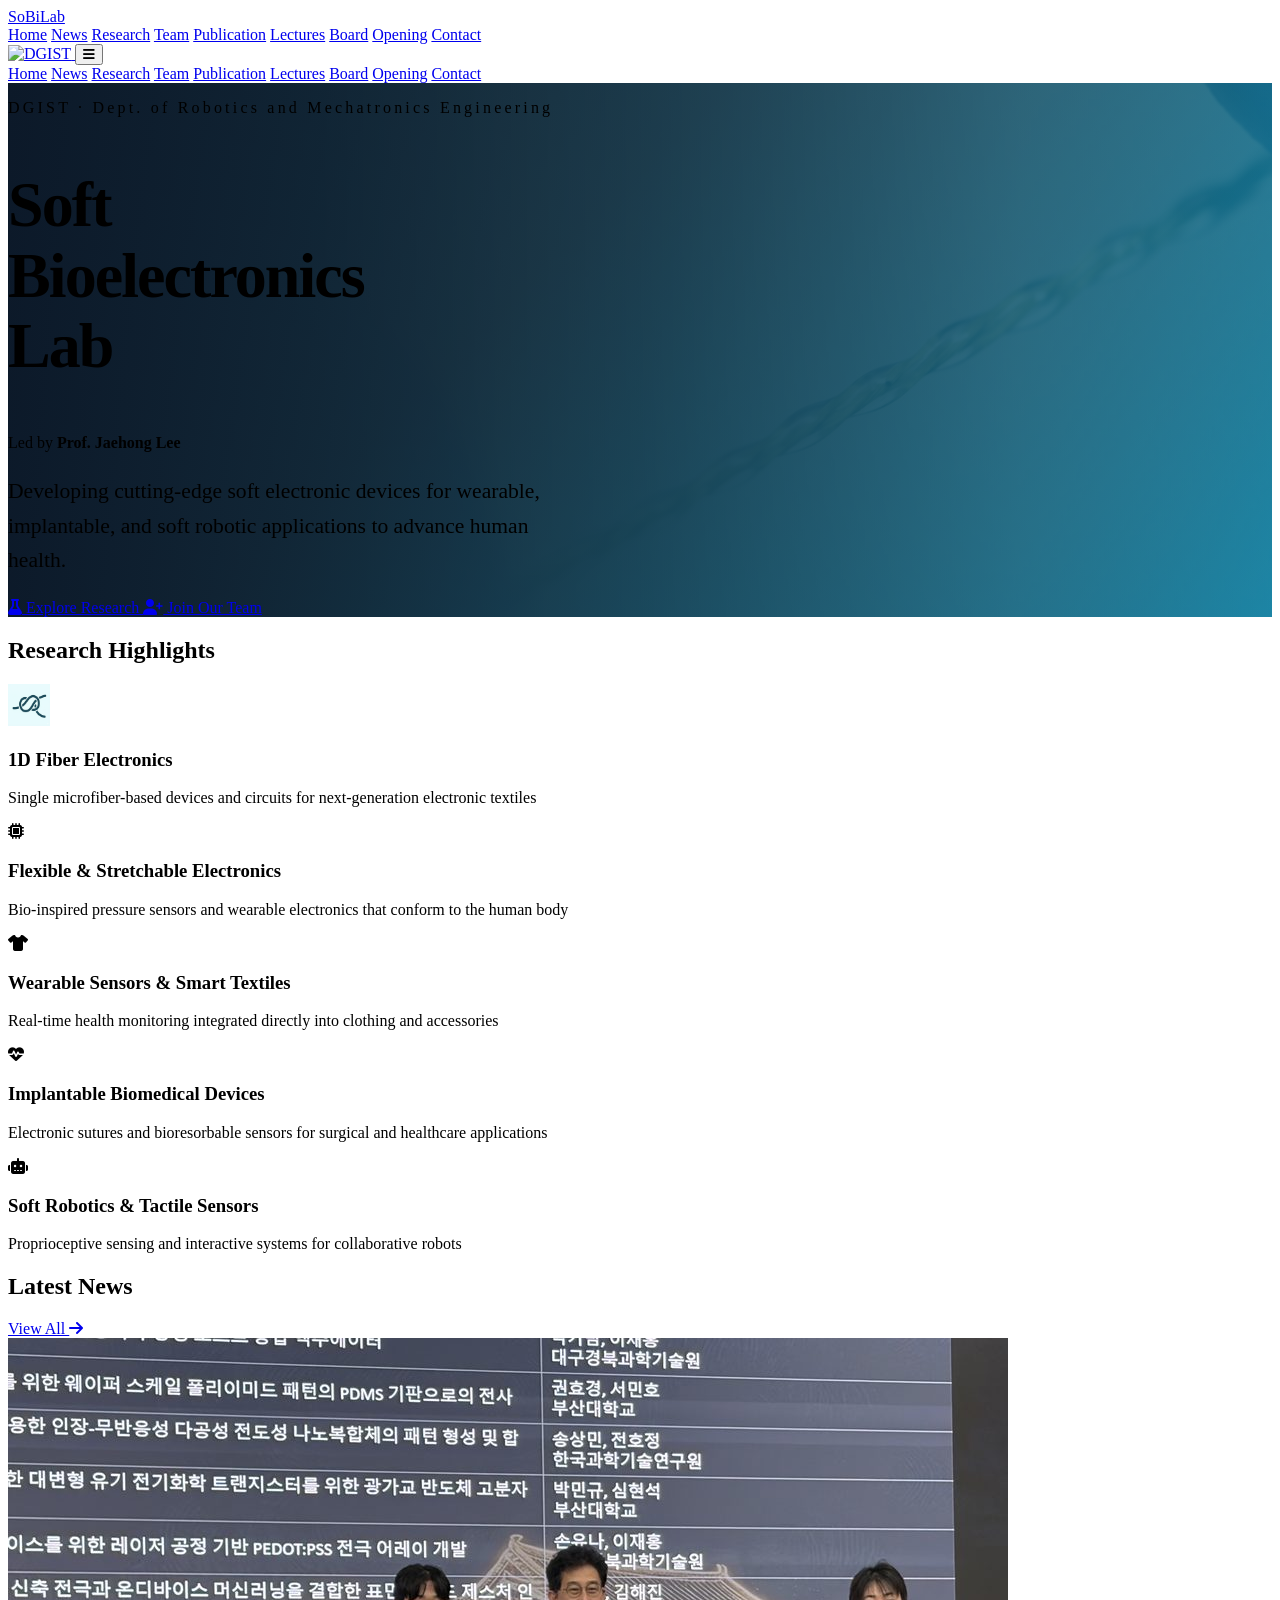
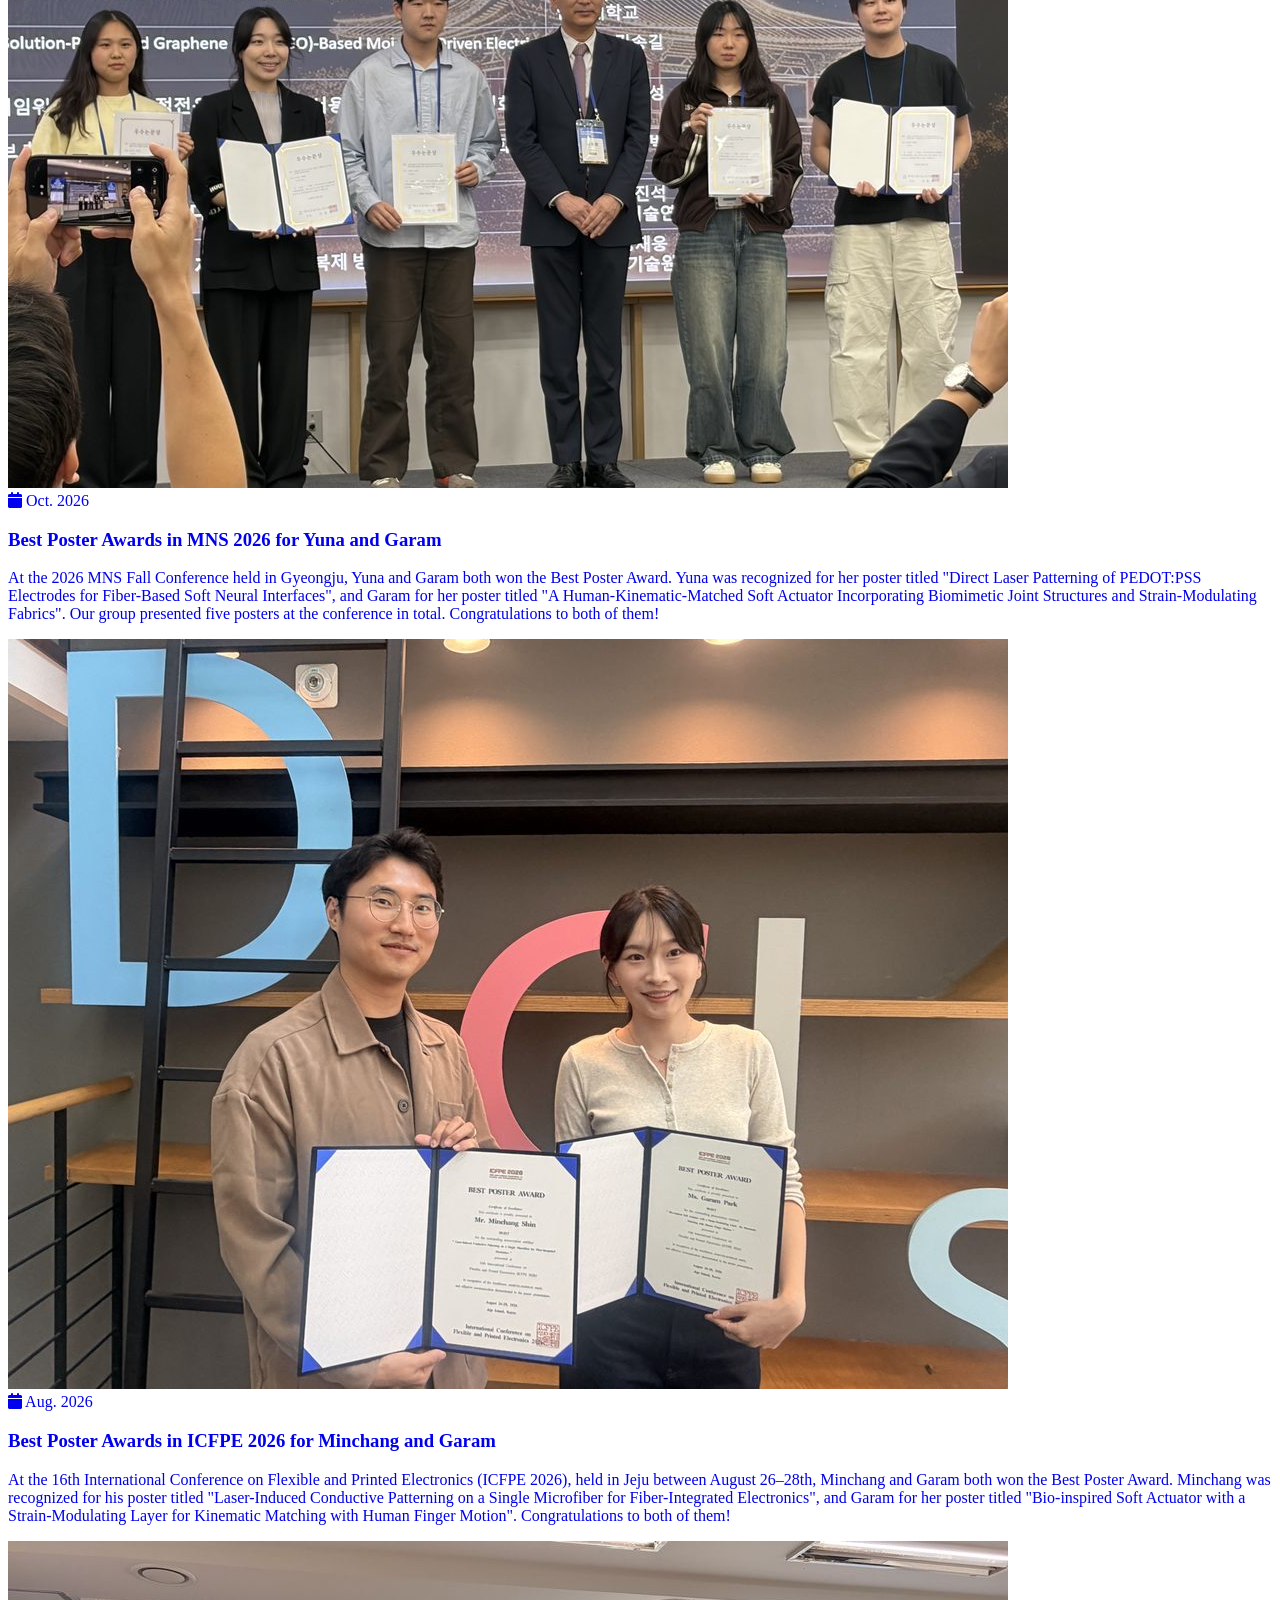
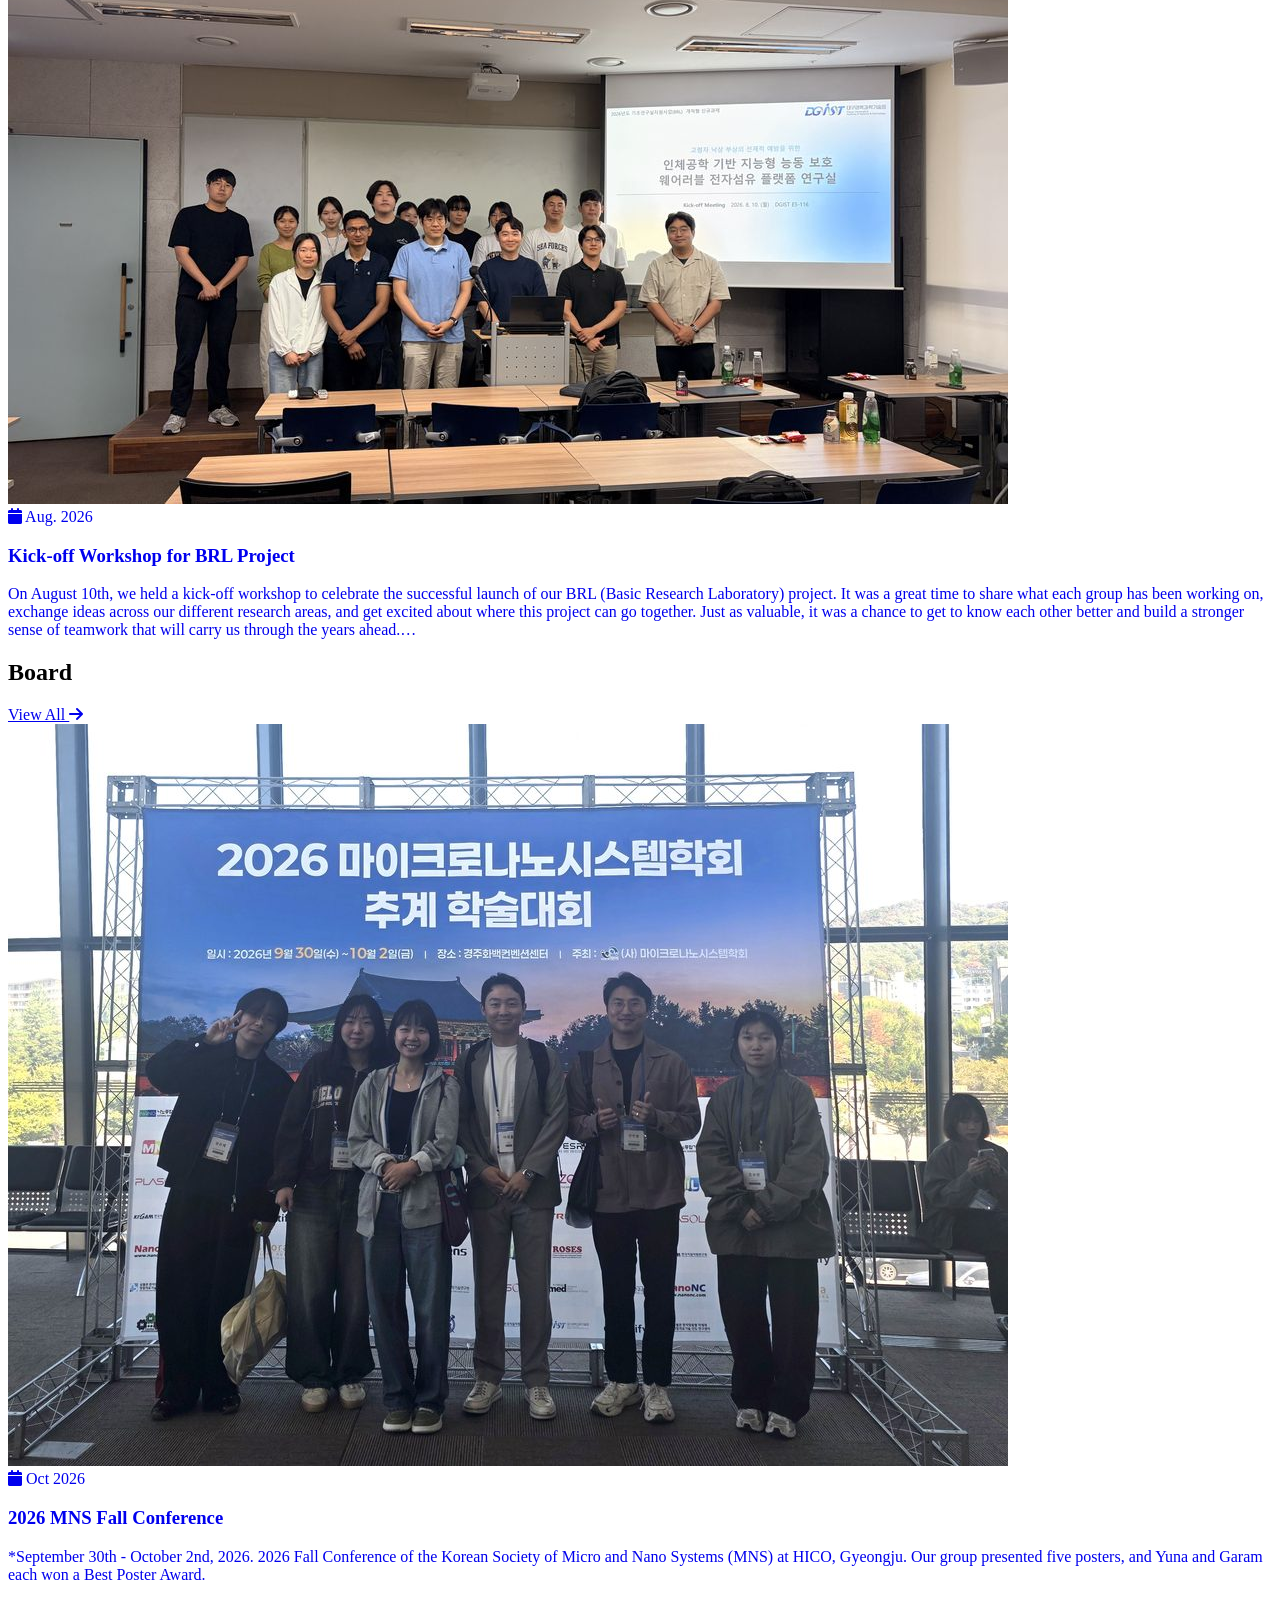
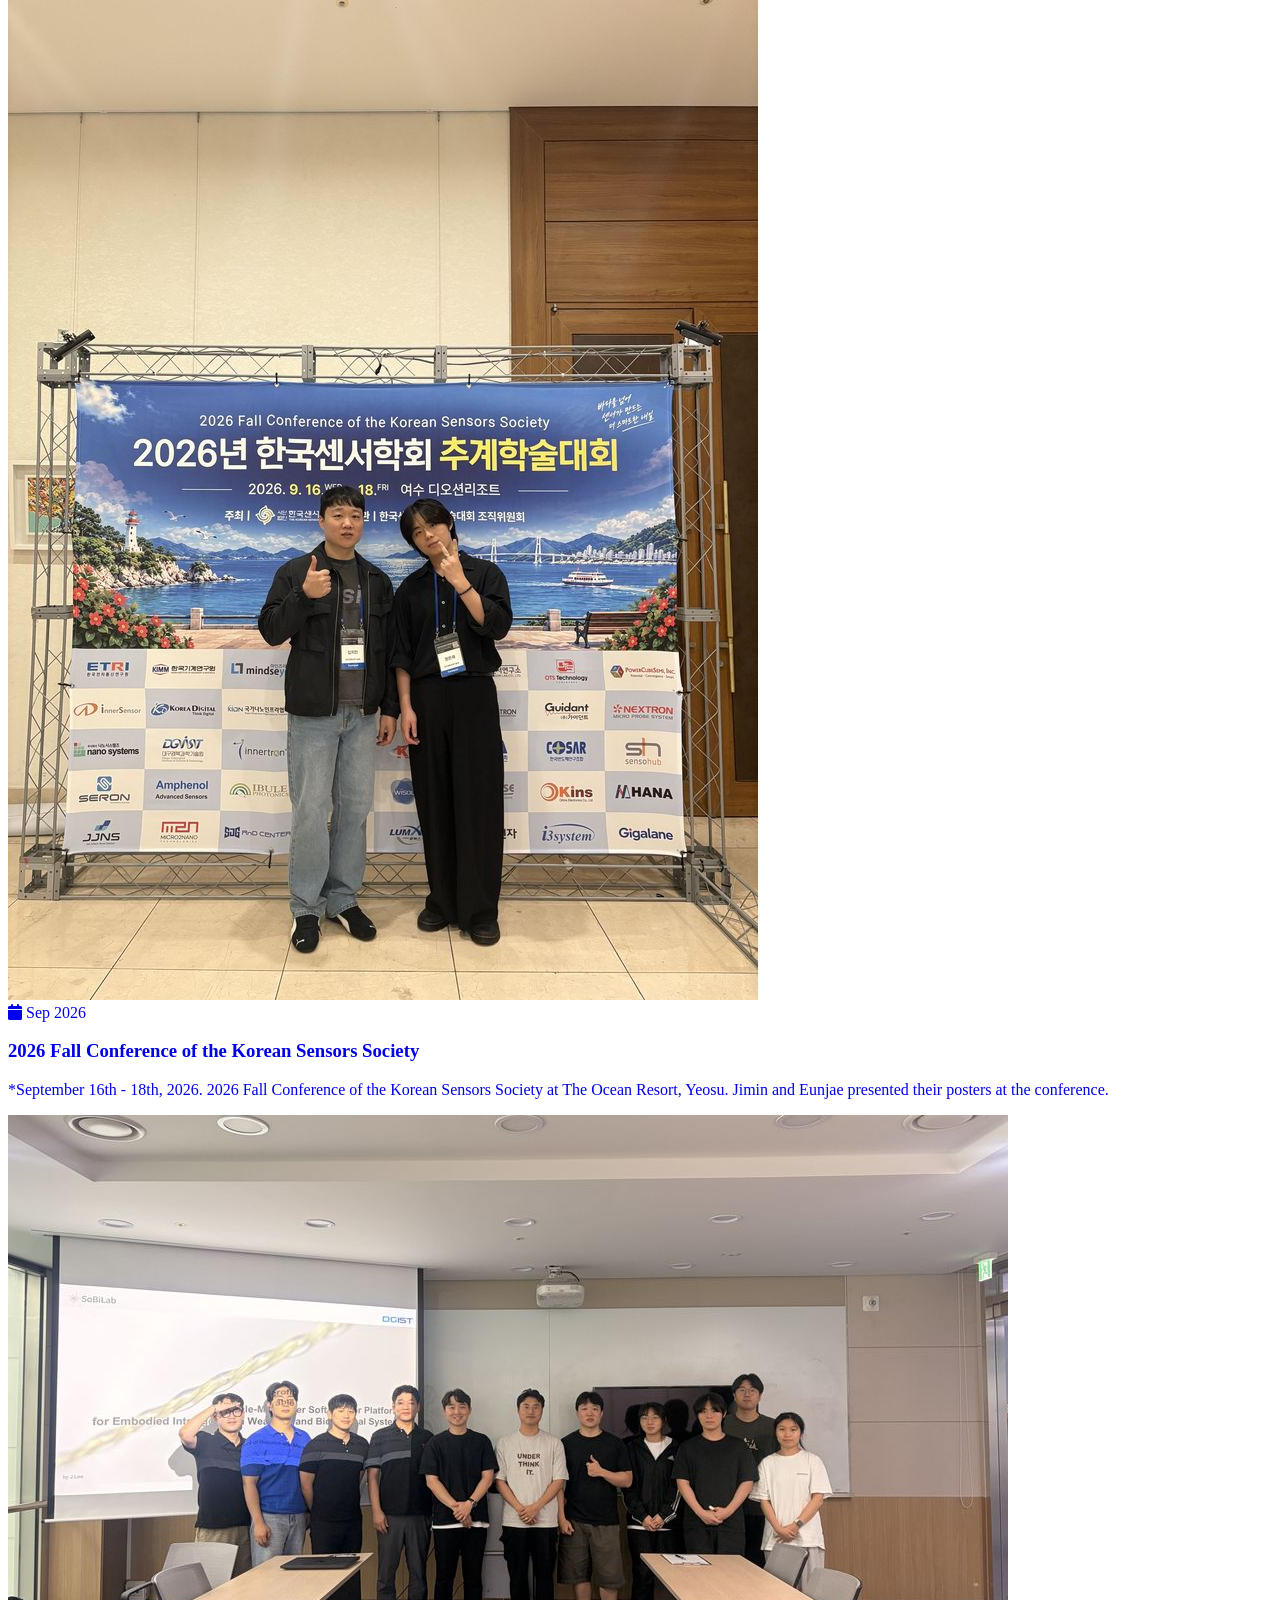
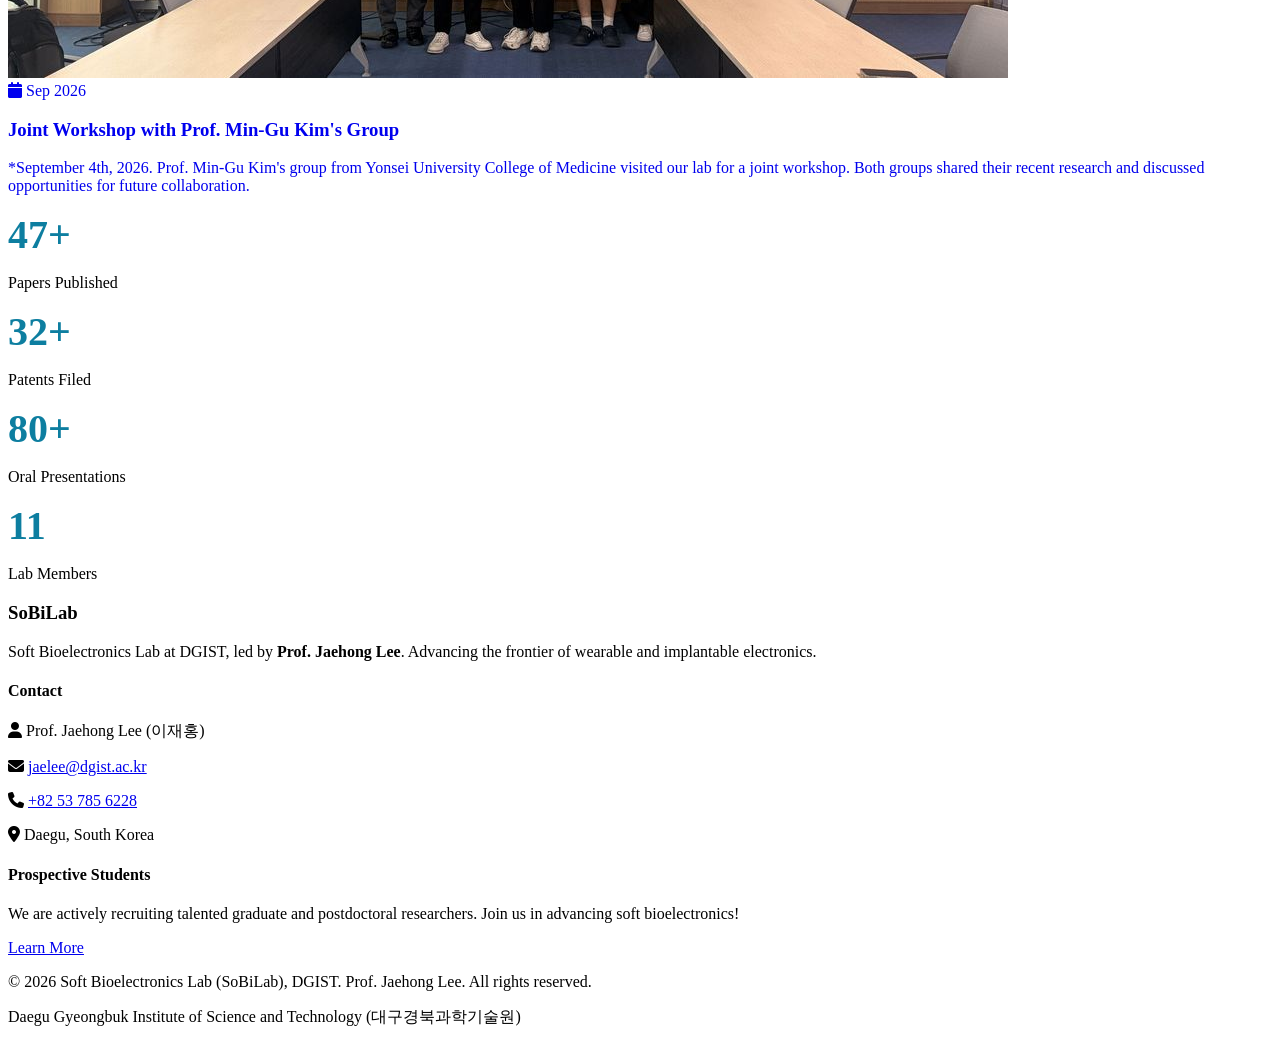
==== index.html @ 92c91c5a "Fix unterminated HTML comment and bump news-data.js cache param" ====
<!DOCTYPE html>
<html lang="en">
<head>
    <meta charset="UTF-8">
    <!-- Google Analytics 4 -->
    <script async src="https://www.googletagmanager.com/gtag/js?id=G-MML086PCCD"></script>
    <script>
      window.dataLayer = window.dataLayer || [];
      function gtag(){dataLayer.push(arguments);}
      gtag('js', new Date());
      gtag('config', 'G-MML086PCCD');
    </script>
    <meta name="viewport" content="width=device-width, initial-scale=1.0">
    <meta name="google-site-verification" content="mPXRP5Yk3X1M_g7QmVcNRZEcn813to0N5B6x7faCtro" />
    <!-- Naver Search Advisor: 아래 content 값을 네이버 서치어드바이저 등록 후 받은 값으로 교체하세요 -->
    <!-- <meta name="naver-site-verification" content="YOUR_NAVER_VERIFICATION_CODE" /> -->
    <meta name="description" content="Soft Bioelectronics Lab (SoBiLab) at DGIST, led by Prof. Jaehong Lee. Research on fiber electronics, flexible & stretchable electronics, wearable sensors, implantable biomedical devices, and soft robotics. DGIST 이재홍 교수 연구실 - 소프트 바이오일렉트로닉스 연구실.">
    <meta name="keywords" content="Jaehong Lee, Jaehong Lee DGIST, Prof. Jaehong Lee, DGIST professor Jaehong Lee, 이재홍, 이재홍 교수, DGIST 이재홍, 디지스트 이재홍 교수, 이재홍 DGIST, 대구경북과학기술원 이재홍, SoBiLab, DGIST SoBiLab, Soft Bioelectronics Lab, DGIST soft bioelectronics lab, 소프트 바이오일렉트로닉스 연구실, 디지스트 연구실, fiber electronics, DGIST fiber electronics, flexible electronics, stretchable electronics, wearable sensors, DGIST wearable sensors lab, smart textiles, implantable bioelectronics, soft robotics, DGIST robotics, 섬유형 전자소자, 신축성 전자소자, 웨어러블 센서, 스마트 텍스타일, 삽입형 바이오전자소자, 소프트 로보틱스">
    <meta property="og:title" content="Soft Bioelectronics Lab (SoBiLab) - DGIST Prof. Jaehong Lee">
    <meta property="og:description" content="Soft Bioelectronics Lab at DGIST, led by Prof. Jaehong Lee. Fiber electronics, wearable sensors, implantable bioelectronics, and soft robotics research.">
    <meta property="og:type" content="website">
    <meta property="og:locale" content="en_US">
    <meta property="og:locale:alternate" content="ko_KR">
    <meta property="og:site_name" content="SoBiLab - Soft Bioelectronics Lab (DGIST)">
    <meta property="og:url" content="https://jaelee2020.github.io/dgist-sobilab/">
    <meta property="og:image" content="https://jaelee2020.github.io/dgist-sobilab/images/sobilab-logo.png?v=3">
    <link rel="canonical" href="https://jaelee2020.github.io/dgist-sobilab/">
    <link rel="alternate" hreflang="en" href="https://jaelee2020.github.io/dgist-sobilab/">
    <link rel="alternate" hreflang="ko" href="https://jaelee2020.github.io/dgist-sobilab/">
    <link rel="alternate" hreflang="x-default" href="https://jaelee2020.github.io/dgist-sobilab/">
    <!-- JSON-LD Structured Data for Google Rich Results -->
    <script type="application/ld+json">
    {
      "@context": "https://schema.org",
      "@graph": [
        {
          "@type": "ResearchOrganization",
          "@id": "https://jaelee2020.github.io/dgist-sobilab/#organization",
          "name": "Soft Bioelectronics Lab (SoBiLab)",
          "alternateName": ["소프트 바이오일렉트로닉스 연구실", "SoBiLab", "DGIST SoBiLab"],
          "url": "https://jaelee2020.github.io/dgist-sobilab/",
          "logo": "https://jaelee2020.github.io/dgist-sobilab/images/sobilab-logo.png",
          "description": "Soft Bioelectronics Lab (SoBiLab) at DGIST, led by Prof. Jaehong Lee. Research on fiber electronics, wearable sensors, implantable bioelectronics, and soft robotics.",
          "parentOrganization": {
            "@type": "CollegeOrUniversity",
            "name": "DGIST (Daegu Gyeongbuk Institute of Science and Technology)",
            "alternateName": ["대구경북과학기술원", "디지스트", "DGIST"],
            "url": "https://www.dgist.ac.kr",
            "address": {
              "@type": "PostalAddress",
              "addressLocality": "Daegu",
              "addressCountry": "KR"
            }
          },
          "department": {
            "@type": "Organization",
            "name": "Department of Robotics and Mechatronics Engineering",
            "alternateName": "로봇및기계전자공학과"
          },
          "knowsAbout": ["Fiber Electronics", "Flexible Electronics", "Stretchable Electronics", "Wearable Sensors", "Smart Textiles", "Implantable Bioelectronics", "Soft Robotics", "섬유형 전자소자", "신축성 전자소자", "웨어러블 센서", "스마트 텍스타일", "삽입형 바이오전자소자", "소프트 로보틱스"],
          "member": {
            "@type": "Person",
            "@id": "https://jaelee2020.github.io/dgist-sobilab/#professor"
          }
        },
        {
          "@type": "Person",
          "@id": "https://jaelee2020.github.io/dgist-sobilab/#professor",
          "name": "Jaehong Lee",
          "alternateName": ["이재홍", "이재홍 교수", "Prof. Jaehong Lee"],
          "honorificPrefix": "Prof.",
          "honorificSuffix": "Ph.D.",
          "jobTitle": "Associate Professor",
          "worksFor": {
            "@id": "https://jaelee2020.github.io/dgist-sobilab/#organization"
          },
          "affiliation": {
            "@type": "CollegeOrUniversity",
            "name": "DGIST",
            "alternateName": ["대구경북과학기술원", "디지스트"]
          },
          "url": "https://jaelee2020.github.io/dgist-sobilab/team.html",
          "image": "https://static.wixstatic.com/media/a0b41f_9d79b295757e402b98a7f83c69351b81~mv2.jpg",
          "knowsAbout": ["Fiber Electronics", "Soft Bioelectronics", "Wearable Sensors", "Implantable Bioelectronic Devices", "Flexible Electronics", "Stretchable Electronics", "Smart Textiles", "Soft Robotics", "섬유형 전자소자", "웨어러블 센서", "소프트 로보틱스"],
          "alumniOf": [
            {"@type": "CollegeOrUniversity", "name": "ETH Zurich", "alternateName": "Swiss Federal Institute of Technology Zurich"}
          ],
          "email": "jaelee@dgist.ac.kr",
          "telephone": "+82-53-785-6228",
          "sameAs": [
            "https://scholar.google.com/citations?user=LDL25QUAAAAJ",
            "https://scholar.dgist.ac.kr/researcher/b088678c-ab5c-4fd4-9895-857e8bdfe1d6",
            "https://www.dgist.ac.kr/prog/robot/sub02_01/list"
          ]
        },
        {
          "@type": "WebSite",
          "@id": "https://jaelee2020.github.io/dgist-sobilab/#website",
          "url": "https://jaelee2020.github.io/dgist-sobilab/",
          "name": "SoBiLab - Soft Bioelectronics Lab at DGIST",
          "alternateName": ["DGIST 이재홍 교수 연구실", "소프트 바이오일렉트로닉스 연구실"],
          "publisher": {
            "@id": "https://jaelee2020.github.io/dgist-sobilab/#organization"
          },
          "inLanguage": ["ko", "en"]
        }
      ]
    }
    </script>
    <link rel="icon" type="image/png" sizes="512x512" href="images/sobilab-logo.png?v=3">
    <link rel="icon" type="image/png" sizes="192x192" href="images/sobilab-logo.png?v=3">
    <link rel="icon" type="image/png" sizes="32x32" href="images/sobilab-logo.png?v=3">
    <link rel="shortcut icon" href="/dgist-sobilab/favicon.ico?v=3">
    <link rel="apple-touch-icon" sizes="180x180" href="apple-touch-icon.png?v=3">
    <meta name="application-name" content="SoBiLab (DGIST)">    <title>Soft Bioelectronics Lab (SoBiLab) - DGIST 이재홍 교수 연구실</title>
    <script src="https://cdn.tailwindcss.com"></script>
    <link rel="stylesheet" href="https://cdnjs.cloudflare.com/ajax/libs/font-awesome/6.5.0/css/all.min.css">
    <style>
        :root {
            --primary: #0c1929;
            --primary-light: #22b8cf;
        }

        body.dark-mode {
            color-scheme: dark;
        }

        html {
            scroll-behavior: smooth;
        }

        .nav-sticky {
            position: sticky;
            top: 0;
            z-index: 50;
        }

        .fade-in {
            animation: fadeIn 0.8s ease-in;
        }

        @keyframes fadeIn {
            from {
                opacity: 0;
                transform: translateY(20px);
            }
            to {
                opacity: 1;
                transform: translateY(0);
            }
        }

        .slide-in-left {
            animation: slideInLeft 0.6s ease-out;
        }

        @keyframes slideInLeft {
            from {
                opacity: 0;
                transform: translateX(-30px);
            }
            to {
                opacity: 1;
                transform: translateX(0);
            }
        }

        .card-hover {
            transition: all 0.3s ease;
        }

        .card-hover:hover {
            transform: translateY(-8px);
            box-shadow: 0 12px 24px rgba(26, 54, 93, 0.2);
        }

        .dark-mode .card-hover:hover {
            box-shadow: 0 12px 24px rgba(0, 0, 0, 0.4);
        }

        .stat-number {
            font-size: 2.5rem;
            font-weight: 700;
            color: #0d7ea0;
        }

        .dark-mode .stat-number {
            color: #22b8cf;
        }

        /* === Hero Section === */
        .hero-section {
            position: relative;
            min-height: 500px;
            overflow: hidden;
            background: linear-gradient(135deg, #0c1929 0%, #153040 40%, #0d7ea0 100%);
        }

        .hero-section::before {
            content: '';
            position: absolute;
            top: 0;
            bottom: 0;
            left: 0;
            right: 0;
            background: url('images/hero_bg.jpg') center/cover no-repeat;
            opacity: 0.25;
            mix-blend-mode: screen;
            z-index: 0;
            transform: translateX(20%);
            -webkit-mask-image: linear-gradient(to right, transparent 5%, rgba(0,0,0,0.3) 30%, rgba(0,0,0,1) 60%);
            mask-image: linear-gradient(to right, transparent 5%, rgba(0,0,0,0.3) 30%, rgba(0,0,0,1) 60%);
        }

        .hero-section::after {
            content: '';
            position: absolute;
            inset: 0;
            background: linear-gradient(to right, rgba(12,25,41,0.95) 0%, rgba(21,48,64,0.6) 40%, rgba(13,126,160,0.35) 100%);
            z-index: 0;
        }

        .hero-section > * {
            position: relative;
            z-index: 1;
        }

        .hero-section .hero-text h1 {
            font-size: clamp(2.5rem, 5vw, 4.5rem);
            font-weight: 800;
            line-height: 1.1;
            letter-spacing: -0.03em;
        }

        .hero-section .tagline {
            font-size: clamp(1rem, 2vw, 1.35rem);
            line-height: 1.6;
            max-width: 560px;
        }

        /* Placeholder for missing images */
        .placeholder-slide {
            width: 100%;
            height: 100%;
            display: flex;
            align-items: center;
            justify-content: center;
            font-size: 1.2rem;
            color: rgba(255,255,255,0.5);
        }

        .placeholder-slide.slide-bg-1 {
            background: linear-gradient(135deg, #0c1929 0%, #153040 30%, #0d7ea0 70%, #22b8cf 100%);
        }
        .placeholder-slide.slide-bg-2 {
            background: linear-gradient(135deg, #0c1929 0%, #153040 40%, #22b8cf 80%, #0c1929 100%);
        }
        .placeholder-slide.slide-bg-3 {
            background: linear-gradient(135deg, #0c1929 0%, #153040 50%, #0d7ea0 100%);
        }
    </style>
</head>
<body class="bg-gray-50 dark:bg-gray-900 transition-colors duration-300">
    <!-- Navigation -->
    <nav class="nav-sticky bg-white dark:bg-gray-800 shadow-md">
        <div class="max-w-7xl mx-auto px-4 sm:px-6 lg:px-8">
            <div class="flex justify-between items-center h-20">
                <!-- Logo -->
                <div class="flex items-center">
                    <a href="index.html" class="text-2xl font-bold text-[#0c1929] dark:text-[#22b8cf] hover:text-[#0d7ea0] transition-colors">
                        SoBiLab
                    </a>
                </div>

                <!-- Desktop Menu -->
                <div class="hidden md:flex items-center space-x-8">
                    <a href="index.html" class="text-gray-700 dark:text-gray-300 hover:text-[#0d7ea0] dark:hover:text-[#22b8cf] transition-colors font-medium">Home</a>
                    <a href="news.html" class="text-gray-700 dark:text-gray-300 hover:text-[#0d7ea0] dark:hover:text-[#22b8cf] transition-colors font-medium">News</a>
                    <a href="research.html" class="text-gray-700 dark:text-gray-300 hover:text-[#0d7ea0] dark:hover:text-[#22b8cf] transition-colors font-medium">Research</a>
                    <a href="team.html" class="text-gray-700 dark:text-gray-300 hover:text-[#0d7ea0] dark:hover:text-[#22b8cf] transition-colors font-medium">Team</a>
                    <a href="publication.html" class="text-gray-700 dark:text-gray-300 hover:text-[#0d7ea0] dark:hover:text-[#22b8cf] transition-colors font-medium">Publication</a>
                    <a href="lectures.html" class="text-gray-700 dark:text-gray-300 hover:text-[#0d7ea0] dark:hover:text-[#22b8cf] transition-colors font-medium">Lectures</a>
                    <a href="board.html" class="text-gray-700 dark:text-gray-300 hover:text-[#0d7ea0] dark:hover:text-[#22b8cf] transition-colors font-medium">Board</a>
                    <a href="opening.html" class="text-gray-700 dark:text-gray-300 hover:text-[#0d7ea0] dark:hover:text-[#22b8cf] transition-colors font-medium">Opening</a>
                    <a href="index.html#contact" class="text-gray-700 dark:text-gray-300 hover:text-[#0d7ea0] dark:hover:text-[#22b8cf] transition-colors font-medium">Contact</a>
                </div>

                <!-- DGIST Logo & Dark Mode Toggle & Mobile Menu -->
                <div class="flex items-center space-x-4">
                    <a href="https://www.dgist.ac.kr" target="_blank" rel="noopener" class="hidden md:block">
                        <img src="images/DGIST_1.png" alt="DGIST" style="height:14px" class="object-contain">
                    </a>
                    <button id="mobileMenuToggle" class="md:hidden p-2 rounded-lg bg-gray-200 dark:bg-gray-700 text-gray-800 dark:text-gray-200">
                        <i class="fas fa-bars"></i>
                    </button>
                </div>
            </div>

            <!-- Mobile Menu -->
            <div id="mobileMenu" class="hidden md:hidden pb-4 space-y-2">
                <a href="index.html" class="block px-4 py-2 text-gray-700 dark:text-gray-300 hover:bg-gray-100 dark:hover:bg-gray-700 rounded">Home</a>
                <a href="news.html" class="block px-4 py-2 text-gray-700 dark:text-gray-300 hover:bg-gray-100 dark:hover:bg-gray-700 rounded">News</a>
                <a href="research.html" class="block px-4 py-2 text-gray-700 dark:text-gray-300 hover:bg-gray-100 dark:hover:bg-gray-700 rounded">Research</a>
                <a href="team.html" class="block px-4 py-2 text-gray-700 dark:text-gray-300 hover:bg-gray-100 dark:hover:bg-gray-700 rounded">Team</a>
                <a href="publication.html" class="block px-4 py-2 text-gray-700 dark:text-gray-300 hover:bg-gray-100 dark:hover:bg-gray-700 rounded">Publication</a>
                <a href="lectures.html" class="block px-4 py-2 text-gray-700 dark:text-gray-300 hover:bg-gray-100 dark:hover:bg-gray-700 rounded">Lectures</a>
                <a href="board.html" class="block px-4 py-2 text-gray-700 dark:text-gray-300 hover:bg-gray-100 dark:hover:bg-gray-700 rounded">Board</a>
                <a href="opening.html" class="block px-4 py-2 text-gray-700 dark:text-gray-300 hover:bg-gray-100 dark:hover:bg-gray-700 rounded">Opening</a>
                <a href="index.html#contact" class="block px-4 py-2 text-gray-700 dark:text-gray-300 hover:bg-gray-100 dark:hover:bg-gray-700 rounded">Contact</a>
            </div>
        </div>
    </nav>

    <!-- Hero Section -->
    <section class="hero-section py-24 md:py-32 px-6 sm:px-10 lg:px-16">
        <div class="max-w-7xl mx-auto">
            <div class="hero-text text-white fade-in">
                <p class="text-sm md:text-base font-semibold tracking-widest uppercase mb-4 text-blue-200" style="letter-spacing:0.2em">
                    DGIST &middot; Dept. of Robotics and Mechatronics Engineering
                </p>
                <h1 class="mb-6">
                    Soft<br>Bioelectronics<br>Lab
                </h1>
                <p class="text-lg md:text-xl font-medium text-blue-100 mb-3">
                    Led by <strong>Prof. Jaehong Lee</strong>
                </p>
                <p class="tagline text-blue-100 mb-10">
                    Developing cutting-edge soft electronic devices for wearable, implantable, and soft robotic applications to advance human health.
                </p>
                <div class="flex flex-wrap gap-4">
                    <a href="research.html" class="inline-flex items-center gap-2 bg-white text-[#0c1929] px-7 py-3 rounded-full font-bold text-sm hover:bg-blue-50 transition-all hover:shadow-lg hover:shadow-[#0c1929]/20">
                        <i class="fas fa-flask"></i> Explore Research
                    </a>
                    <a href="opening.html" class="inline-flex items-center gap-2 border-2 border-white/60 text-white px-7 py-3 rounded-full font-bold text-sm hover:bg-white hover:text-[#0c1929] transition-all backdrop-blur-sm">
                        <i class="fas fa-user-plus"></i> Join Our Team
                    </a>
                </div>
            </div>
        </div>
    </section>

    <!-- Research Highlights -->
    <section class="py-20 px-4 sm:px-6 lg:px-8 bg-white dark:bg-gray-800">
        <div class="max-w-7xl mx-auto">
            <h2 class="text-4xl font-bold text-center mb-16 text-gray-900 dark:text-white">
                Research Highlights
            </h2>

            <div class="grid grid-cols-1 md:grid-cols-2 lg:grid-cols-5 gap-6">
                <!-- Card 1: 1D Fiber Electronics -->
                <div class="card-hover bg-gradient-to-br from-cyan-50 to-cyan-100 dark:from-cyan-900 dark:to-cyan-800 p-6 rounded-lg border border-cyan-200 dark:border-cyan-700">
                    <div class="mb-3">
                        <img src="images/fiber_icon.png" alt="Fiber" style="width:42px; height:42px; object-fit:contain;">
                    </div>
                    <h3 class="text-lg font-bold mb-2 text-gray-900 dark:text-white">
                        1D Fiber Electronics
                    </h3>
                    <p class="text-sm text-gray-700 dark:text-gray-300">
                        Single microfiber-based devices and circuits for next-generation electronic textiles
                    </p>
                </div>

                <!-- Card 2: Flexible & Stretchable Electronics -->
                <div class="card-hover bg-gradient-to-br from-blue-50 to-blue-100 dark:from-blue-900 dark:to-blue-800 p-6 rounded-lg border border-blue-200 dark:border-blue-700">
                    <div class="text-3xl mb-3 text-blue-900 dark:text-blue-300">
                        <i class="fas fa-microchip"></i>
                    </div>
                    <h3 class="text-lg font-bold mb-2 text-gray-900 dark:text-white">
                        Flexible & Stretchable Electronics
                    </h3>
                    <p class="text-sm text-gray-700 dark:text-gray-300">
                        Bio-inspired pressure sensors and wearable electronics that conform to the human body
                    </p>
                </div>

                <!-- Card 3: Wearable Sensors & Smart Textiles -->
                <div class="card-hover bg-gradient-to-br from-green-50 to-green-100 dark:from-green-900 dark:to-green-800 p-6 rounded-lg border border-green-200 dark:border-green-700">
                    <div class="text-3xl mb-3 text-green-900 dark:text-green-300">
                        <i class="fas fa-shirt"></i>
                    </div>
                    <h3 class="text-lg font-bold mb-2 text-gray-900 dark:text-white">
                        Wearable Sensors & Smart Textiles
                    </h3>
                    <p class="text-sm text-gray-700 dark:text-gray-300">
                        Real-time health monitoring integrated directly into clothing and accessories
                    </p>
                </div>

                <!-- Card 4: Implantable Biomedical Devices -->
                <div class="card-hover bg-gradient-to-br from-purple-50 to-purple-100 dark:from-purple-900 dark:to-purple-800 p-6 rounded-lg border border-purple-200 dark:border-purple-700">
                    <div class="text-3xl mb-3 text-purple-900 dark:text-purple-300">
                        <i class="fas fa-heartbeat"></i>
                    </div>
                    <h3 class="text-lg font-bold mb-2 text-gray-900 dark:text-white">
                        Implantable Biomedical Devices
                    </h3>
                    <p class="text-sm text-gray-700 dark:text-gray-300">
                        Electronic sutures and bioresorbable sensors for surgical and healthcare applications
                    </p>
                </div>

                <!-- Card 5: Soft Robotics & Tactile Sensors -->
                <div class="card-hover bg-gradient-to-br from-orange-50 to-orange-100 dark:from-orange-900 dark:to-orange-800 p-6 rounded-lg border border-orange-200 dark:border-orange-700">
                    <div class="text-3xl mb-3 text-orange-900 dark:text-orange-300">
                        <i class="fas fa-robot"></i>
                    </div>
                    <h3 class="text-lg font-bold mb-2 text-gray-900 dark:text-white">
                        Soft Robotics & Tactile Sensors
                    </h3>
                    <p class="text-sm text-gray-700 dark:text-gray-300">
                        Proprioceptive sensing and interactive systems for collaborative robots
                    </p>
                </div>
            </div>
        </div>
    </section>

    <!-- Shared data files for auto-loading -->
    <script src="news-data.js?v=mns1"></script>
    <script src="board-data.js?v=mns1"></script>

    <!-- Latest News (auto-loaded from news-data.js) -->
    <section class="py-20 px-4 sm:px-6 lg:px-8 bg-gray-100 dark:bg-gray-900">
        <div class="max-w-7xl mx-auto">
            <div class="flex justify-between items-center mb-12">
                <h2 class="text-4xl font-bold text-gray-900 dark:text-white">Latest News</h2>
                <a href="news.html" class="inline-flex items-center gap-2 text-[#0d7ea0] dark:text-[#22b8cf] font-semibold hover:underline">
                    View All <i class="fas fa-arrow-right text-sm"></i>
                </a>
            </div>
            <div class="grid grid-cols-1 md:grid-cols-3 gap-8" id="latestNewsGrid">
                <!-- Auto-populated from news-data.js -->
            </div>
        </div>
    </section>

    <!-- Latest Board (auto-loaded from board.html) -->
    <section class="py-20 px-4 sm:px-6 lg:px-8 bg-gray-50 dark:bg-gray-900">
        <div class="max-w-7xl mx-auto">
            <div class="flex justify-between items-center mb-12">
                <h2 class="text-4xl font-bold text-gray-900 dark:text-white">Board</h2>
                <a href="board.html" class="inline-flex items-center gap-2 text-[#0d7ea0] dark:text-[#22b8cf] font-semibold hover:underline">
                    View All <i class="fas fa-arrow-right text-sm"></i>
                </a>
            </div>
            <div class="grid grid-cols-1 md:grid-cols-3 gap-8" id="latestBoardGrid">
                <!-- Auto-populated from board.html -->
            </div>
        </div>
    </section>

    <!-- Quick Stats -->
    <section class="py-20 px-4 sm:px-6 lg:px-8 bg-white dark:bg-gray-800">
        <div class="max-w-7xl mx-auto">
            <div class="grid grid-cols-2 md:grid-cols-4 gap-8 text-center">
                <div class="fade-in">
                    <div class="stat-number">47+</div>
                    <p class="text-gray-600 dark:text-gray-400 text-lg font-semibold mt-2">Papers Published</p>
                </div>
                <div class="fade-in">
                    <div class="stat-number">32+</div>
                    <p class="text-gray-600 dark:text-gray-400 text-lg font-semibold mt-2">Patents Filed</p>
                </div>
                <div class="fade-in">
                    <div class="stat-number">80+</div>
                    <p class="text-gray-600 dark:text-gray-400 text-lg font-semibold mt-2">Oral Presentations</p>
                </div>
                <div class="fade-in">
                    <div class="stat-number">11</div>
                    <p class="text-gray-600 dark:text-gray-400 text-lg font-semibold mt-2">Lab Members</p>
                </div>
            </div>
        </div>
    </section>

    <!-- Footer -->
    <footer id="contact" class="bg-[#081320] dark:bg-[#060e1a] text-white py-16 px-4 sm:px-6 lg:px-8">
        <div class="max-w-7xl mx-auto">
            <div class="grid grid-cols-1 md:grid-cols-3 gap-12 mb-12">
                <!-- Lab Info -->
                <div>
                    <h3 class="text-2xl font-bold mb-4 text-[#22b8cf]">SoBiLab</h3>
                    <p class="text-gray-400 mb-4">
                        Soft Bioelectronics Lab at DGIST, led by <strong class="text-gray-300">Prof. Jaehong Lee</strong>. Advancing the frontier of wearable and implantable electronics.
                    </p>
                </div>

                <!-- Contact Info -->
                <div>
                    <h4 class="text-lg font-bold mb-4 text-[#22b8cf]">Contact</h4>
                    <div class="space-y-3 text-gray-400">
                        <p>
                            <i class="fas fa-user w-5 text-[#22b8cf]"></i>
                            <span class="text-gray-300 font-semibold">Prof. Jaehong Lee (이재홍)</span>
                        </p>
                        <p>
                            <i class="fas fa-envelope w-5 text-[#22b8cf]"></i>
                            <a href="mailto:jaelee@dgist.ac.kr" class="hover:text-white transition-colors">jaelee@dgist.ac.kr</a>
                        </p>
                        <p>
                            <i class="fas fa-phone w-5 text-[#22b8cf]"></i>
                            <a href="tel:+82537856228" class="hover:text-white transition-colors">+82 53 785 6228</a>
                        </p>
                        <p>
                            <i class="fas fa-map-marker-alt w-5 text-[#22b8cf]"></i>
                            Daegu, South Korea
                        </p>
                    </div>
                </div>

                <!-- Quick Links -->
                <div>
                    <h4 class="text-lg font-bold mb-4 text-[#22b8cf]">Prospective Students</h4>
                    <p class="text-gray-400 mb-4">
                        We are actively recruiting talented graduate and postdoctoral researchers. Join us in advancing soft bioelectronics!
                    </p>
                    <a href="opening.html" class="inline-block px-6 py-2 bg-[#0d7ea0] hover:bg-[#153040] transition-colors rounded font-semibold">
                        Learn More
                    </a>
                </div>
            </div>

            <div class="border-t border-gray-800 pt-8 text-center text-gray-500">
                <p>&copy; 2026 Soft Bioelectronics Lab (SoBiLab), DGIST. Prof. Jaehong Lee. All rights reserved.</p>
                <p class="mt-2 text-sm">Daegu Gyeongbuk Institute of Science and Technology (대구경북과학기술원)</p>
            </div>
        </div>
    </footer>

    <script>

        // Mobile Menu Toggle
        const mobileMenuToggle = document.getElementById('mobileMenuToggle');
        const mobileMenu = document.getElementById('mobileMenu');

        mobileMenuToggle.addEventListener('click', () => {
            mobileMenu.classList.toggle('hidden');
        });

        // Close mobile menu when a link is clicked
        document.querySelectorAll('#mobileMenu a').forEach(link => {
            link.addEventListener('click', () => {
                mobileMenu.classList.add('hidden');
            });
        });

        // ====== Auto-render Latest News from news-data.js ======
        (function() {
            if (typeof newsData === 'undefined') return;
            const colors = [
                { from: 'from-blue-600', to: 'to-blue-500', text: 'text-blue-600', dt: 'dark:text-blue-400' },
                { from: 'from-orange-600', to: 'to-orange-500', text: 'text-orange-600', dt: 'dark:text-orange-400' },
                { from: 'from-green-600', to: 'to-green-500', text: 'text-green-600', dt: 'dark:text-green-400' }
            ];
            const grid = document.getElementById('latestNewsGrid');
            grid.innerHTML = newsData.slice(0, 3).map((item, i) => {
                const c = colors[i % colors.length];
                const encodedTitle = encodeURIComponent(item.title);
                return `
                <a href="news.html?open=${encodedTitle}" class="card-hover bg-white dark:bg-gray-800 rounded-lg overflow-hidden shadow-md border border-gray-200 dark:border-gray-700 block cursor-pointer transition-transform hover:scale-[1.02]" style="text-decoration:none;">
                    <div class="w-full h-56 bg-gray-100 dark:bg-gray-700 rounded-t-lg flex items-center justify-center overflow-hidden">
                        <img src="${item.image}" alt="${item.title}" class="w-full h-full object-contain"
                             onerror="this.parentElement.style.background='linear-gradient(135deg,#0c1929,#0d7ea0)';">
                    </div>
                    <div class="h-2 bg-gradient-to-r ${c.from} ${c.to}"></div>
                    <div class="p-6">
                        <div class="text-sm ${c.text} ${c.dt} font-semibold mb-2">
                            <i class="fas fa-calendar"></i> ${item.date}
                        </div>
                        <h3 class="text-lg font-bold mb-3 text-gray-900 dark:text-white" style="display:-webkit-box;-webkit-line-clamp:2;-webkit-box-orient:vertical;overflow:hidden;">${item.title}</h3>
                        <p class="text-gray-600 dark:text-gray-400 text-sm" style="display:-webkit-box;-webkit-line-clamp:3;-webkit-box-orient:vertical;overflow:hidden;">${item.description}</p>
                    </div>
                </a>`;
            }).join('');
        })();

        // ====== Auto-render Latest Board from board-data.js ======
        (function() {
            if (typeof boardItems === 'undefined') return;
            const grid = document.getElementById('latestBoardGrid');
            grid.innerHTML = boardItems.slice(0, 3).map(item => {
                const encodedTitle = encodeURIComponent(item.title);
                return `
                <a href="board.html?open=${encodedTitle}" class="card-hover bg-white dark:bg-gray-800 rounded-lg overflow-hidden shadow-md border border-gray-200 dark:border-gray-700 block cursor-pointer transition-transform hover:scale-[1.02]" style="text-decoration:none;">
                    <div class="w-full h-56 bg-gray-100 dark:bg-gray-700 rounded-t-lg flex items-center justify-center overflow-hidden">
                        <img src="${item.img}" alt="${item.title}" class="w-full h-full object-contain"
                             onerror="this.parentElement.style.background='linear-gradient(135deg,#0c1929,#0d7ea0)';">
                    </div>
                    <div class="h-2 bg-gradient-to-r from-teal-600 to-teal-500"></div>
                    <div class="p-6">
                        <div class="text-sm text-teal-600 dark:text-teal-400 font-semibold mb-2">
                            <i class="fas fa-calendar"></i> ${item.date}
                        </div>
                        <h3 class="text-lg font-bold mb-3 text-gray-900 dark:text-white" style="display:-webkit-box;-webkit-line-clamp:2;-webkit-box-orient:vertical;overflow:hidden;">${item.title}</h3>
                        <p class="text-gray-600 dark:text-gray-400 text-sm" style="display:-webkit-box;-webkit-line-clamp:3;-webkit-box-orient:vertical;overflow:hidden;">${item.desc.replace(/\n/g, ' ')}</p>
                    </div>
                </a>`;
            }).join('');
        })();

    </script>
</body>
</html>
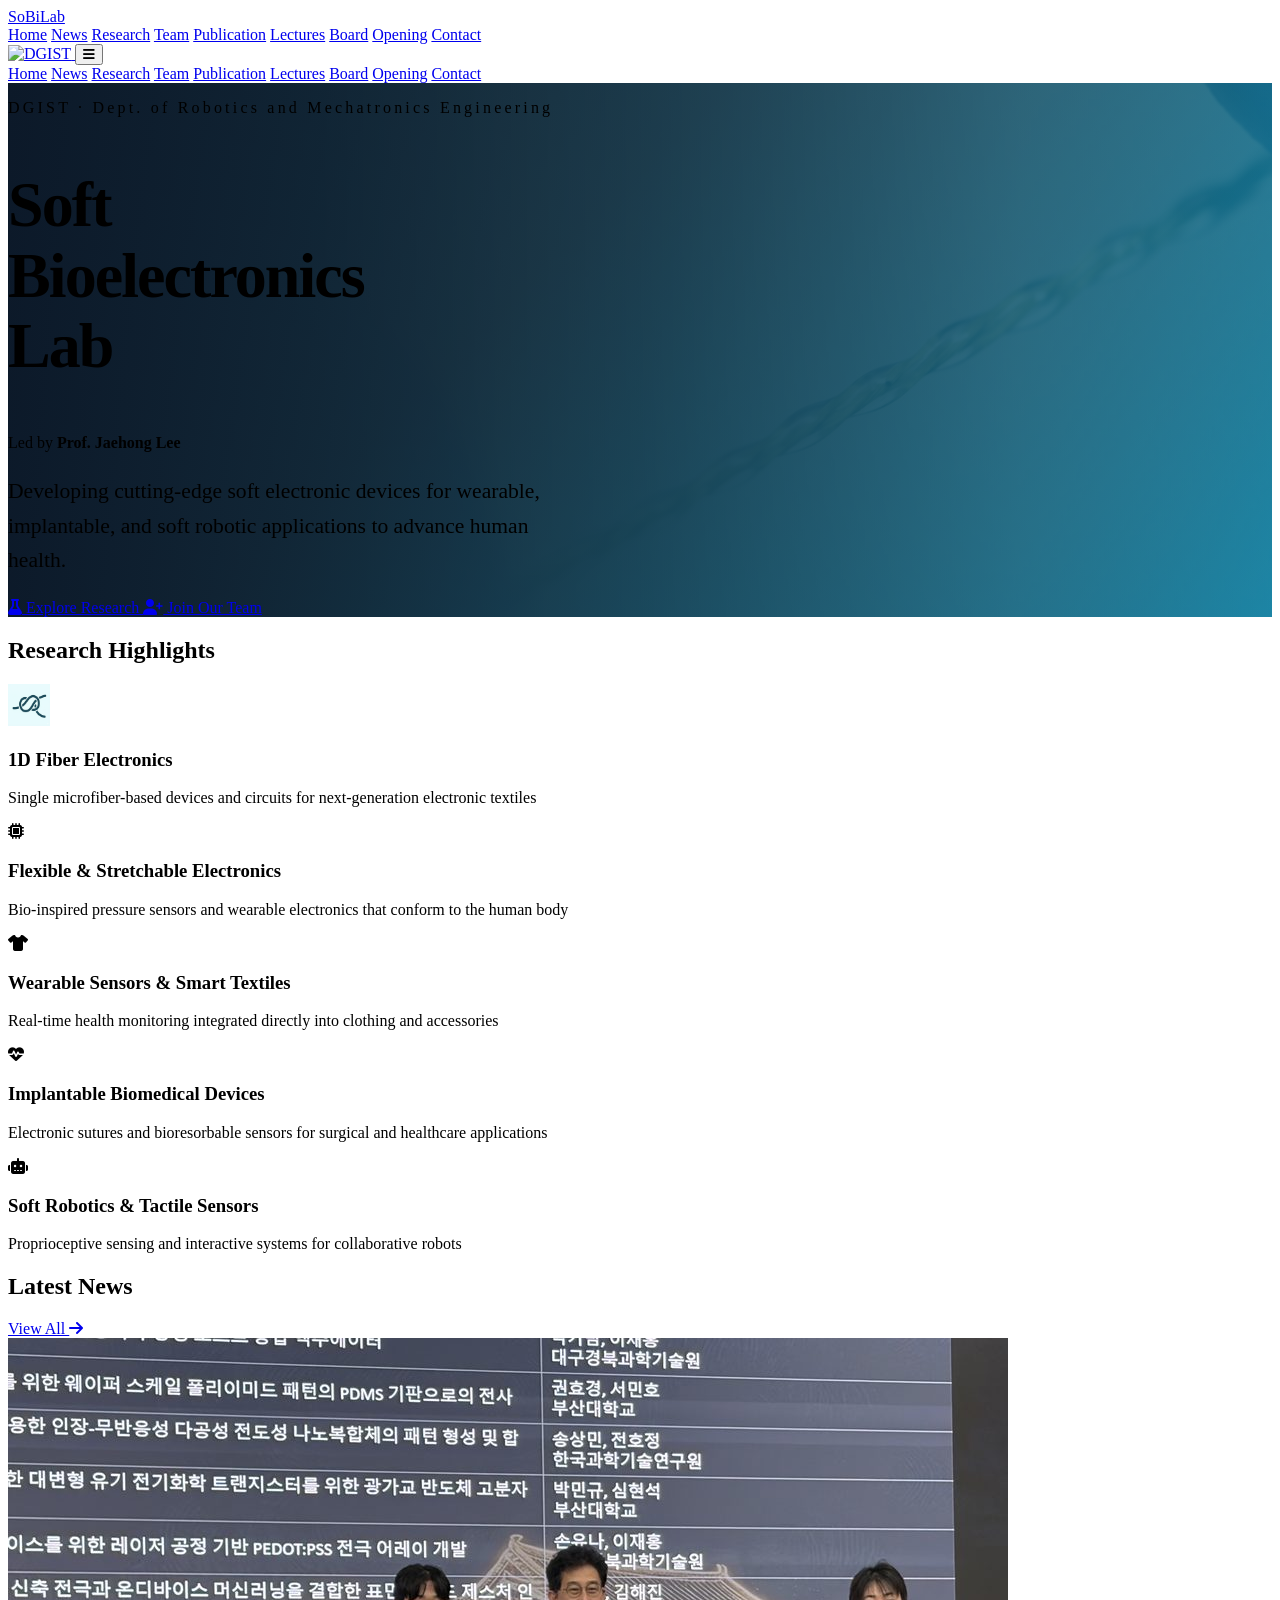
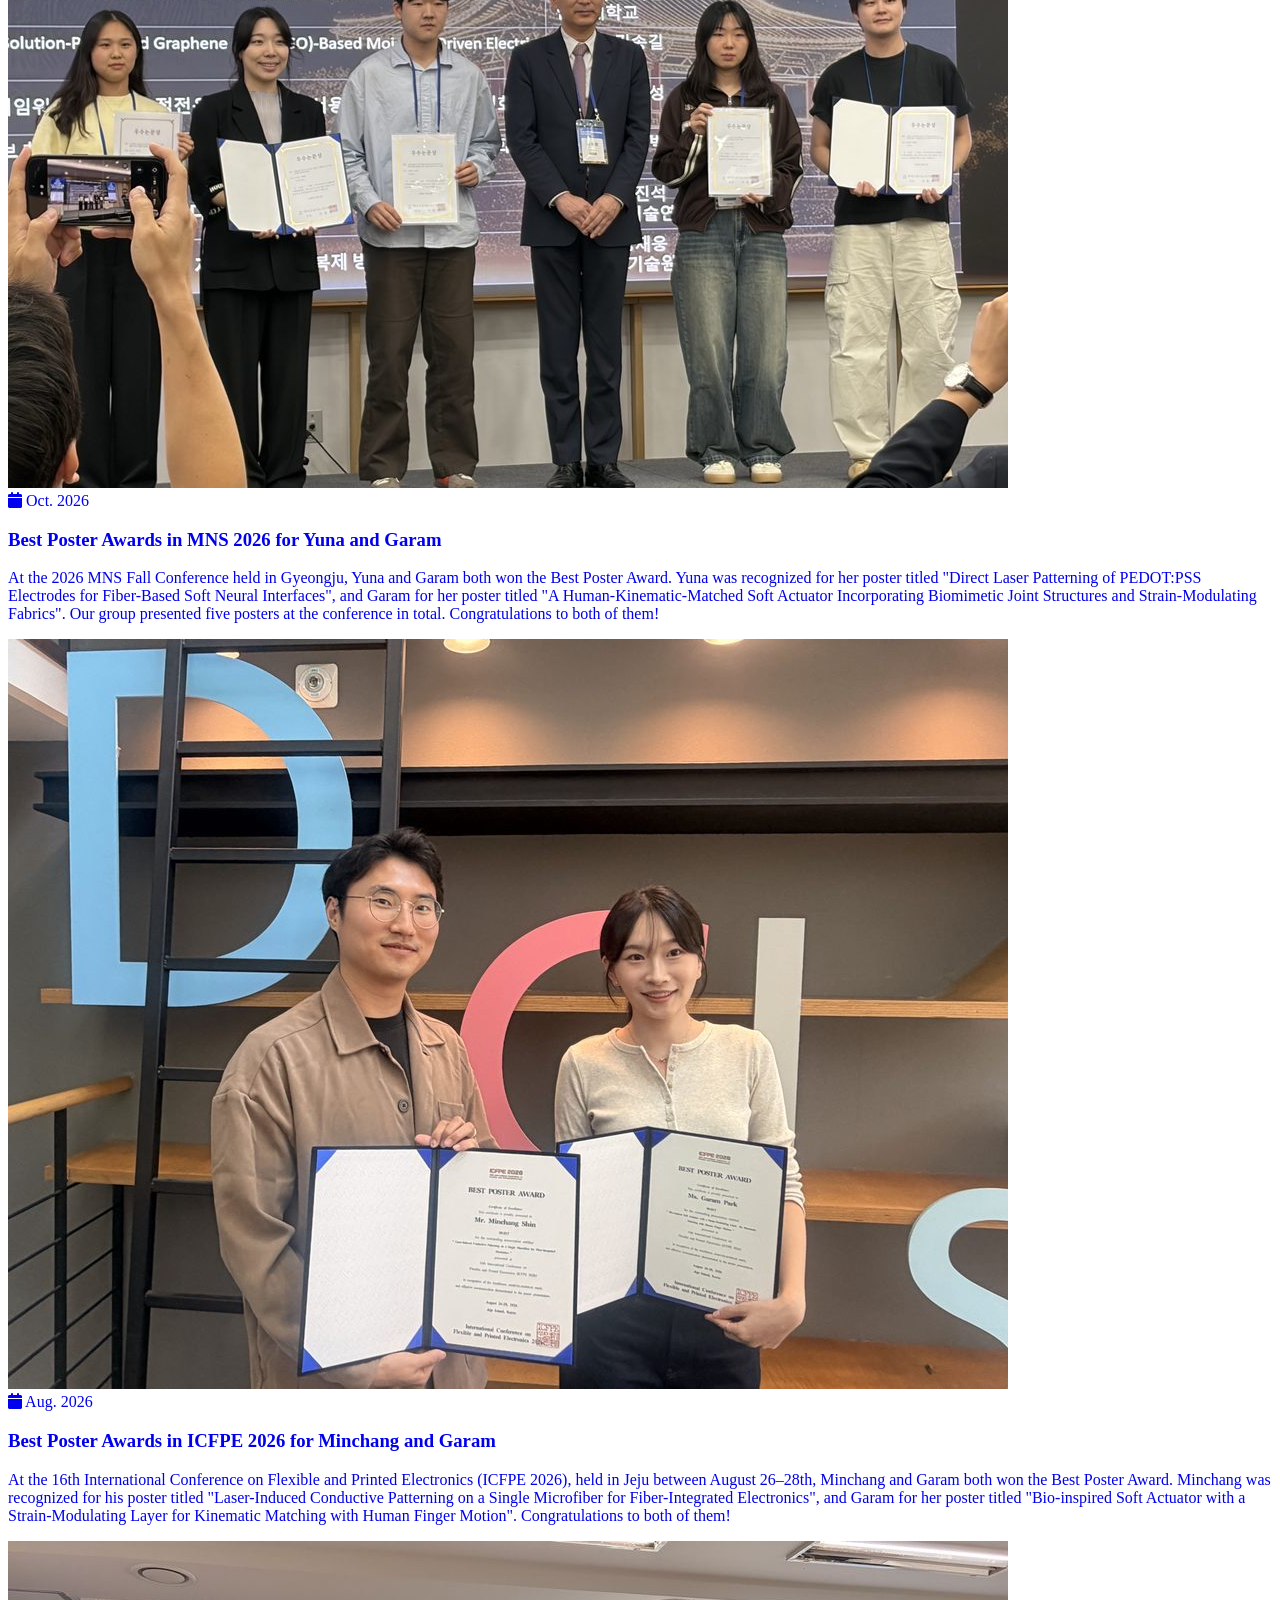
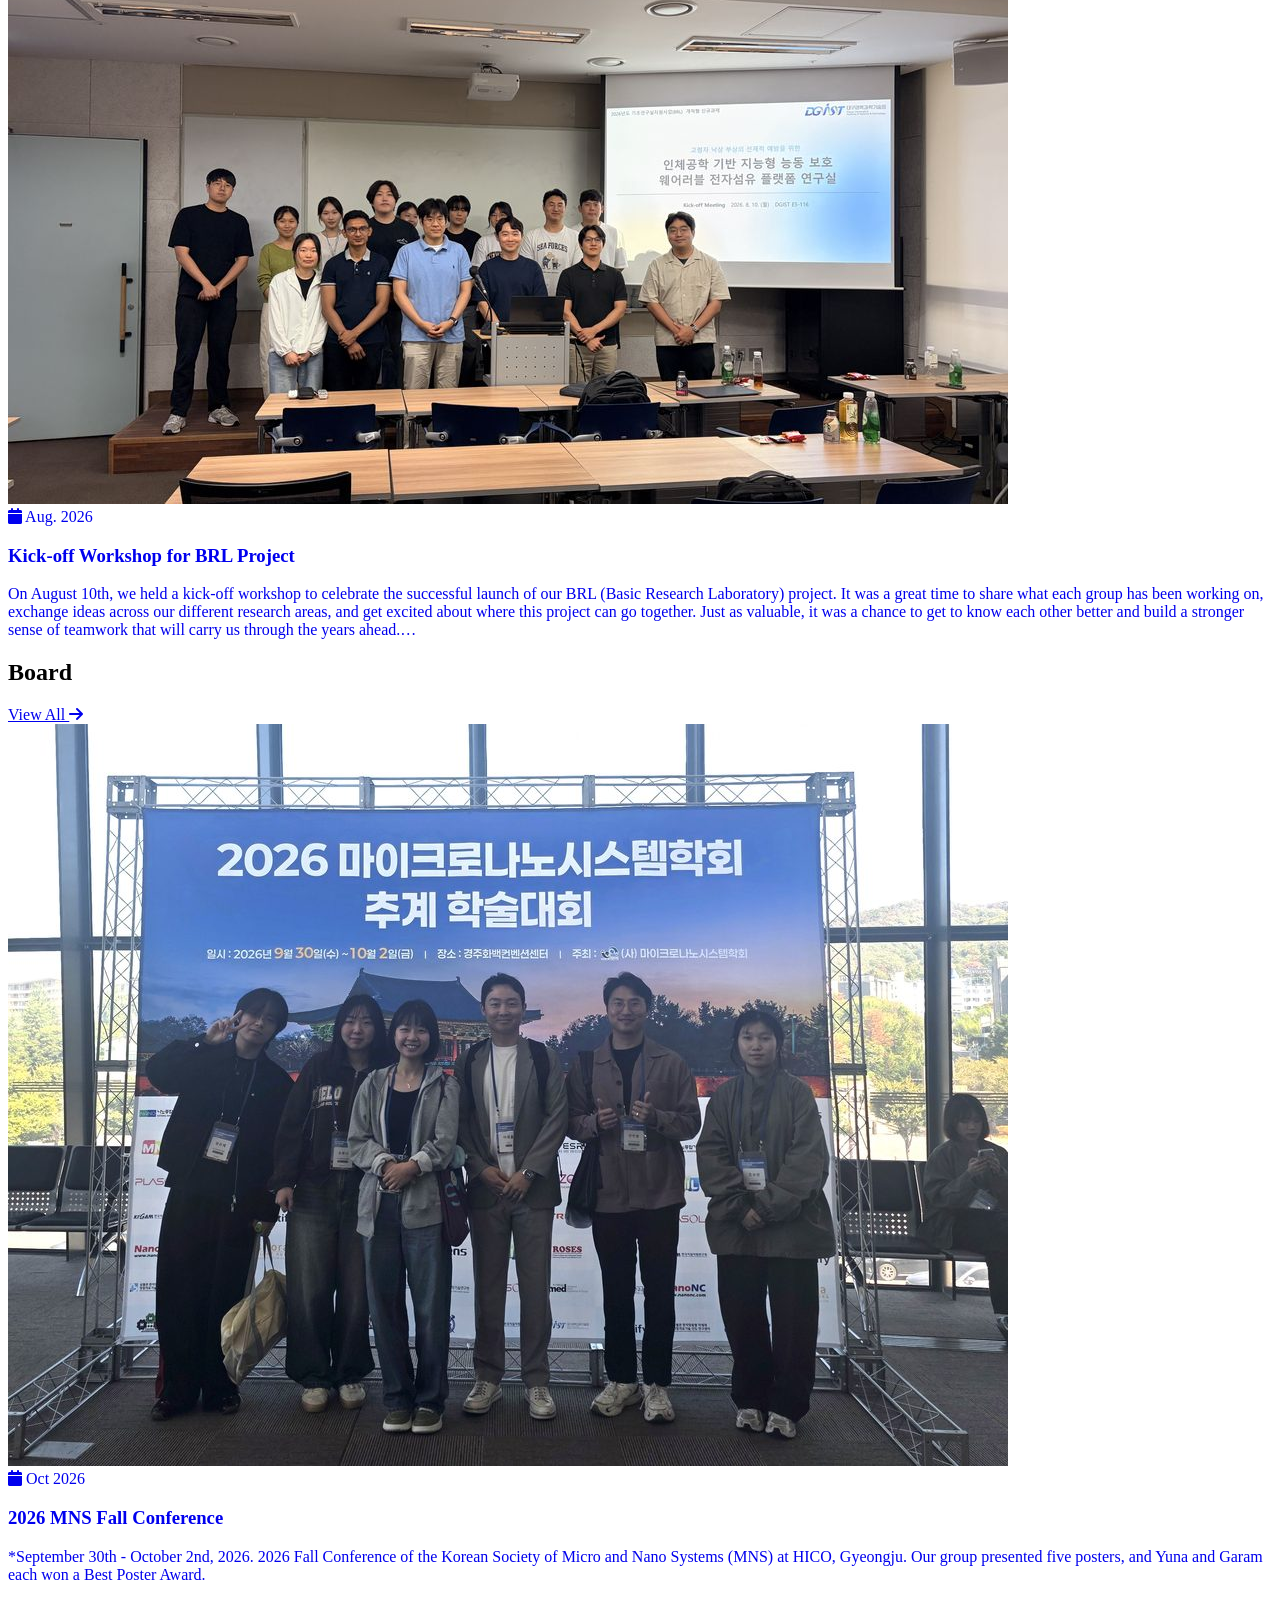
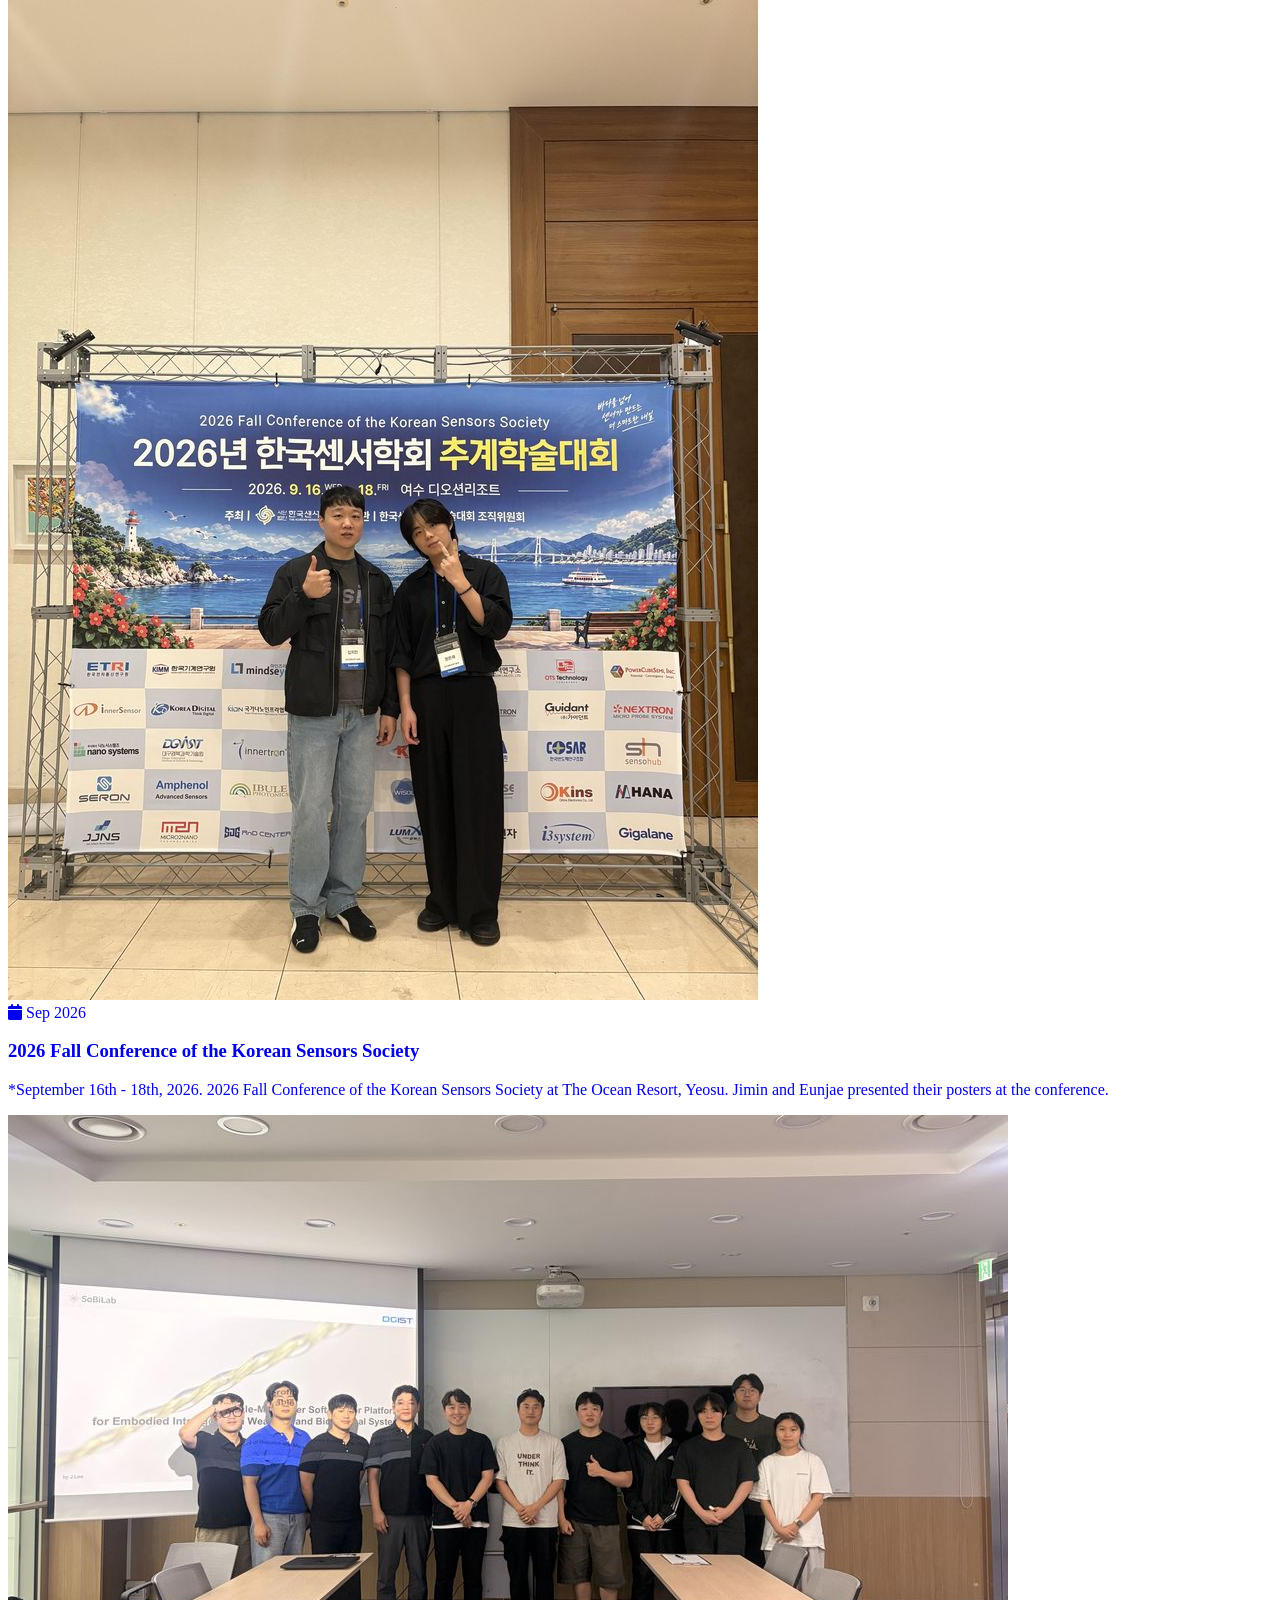
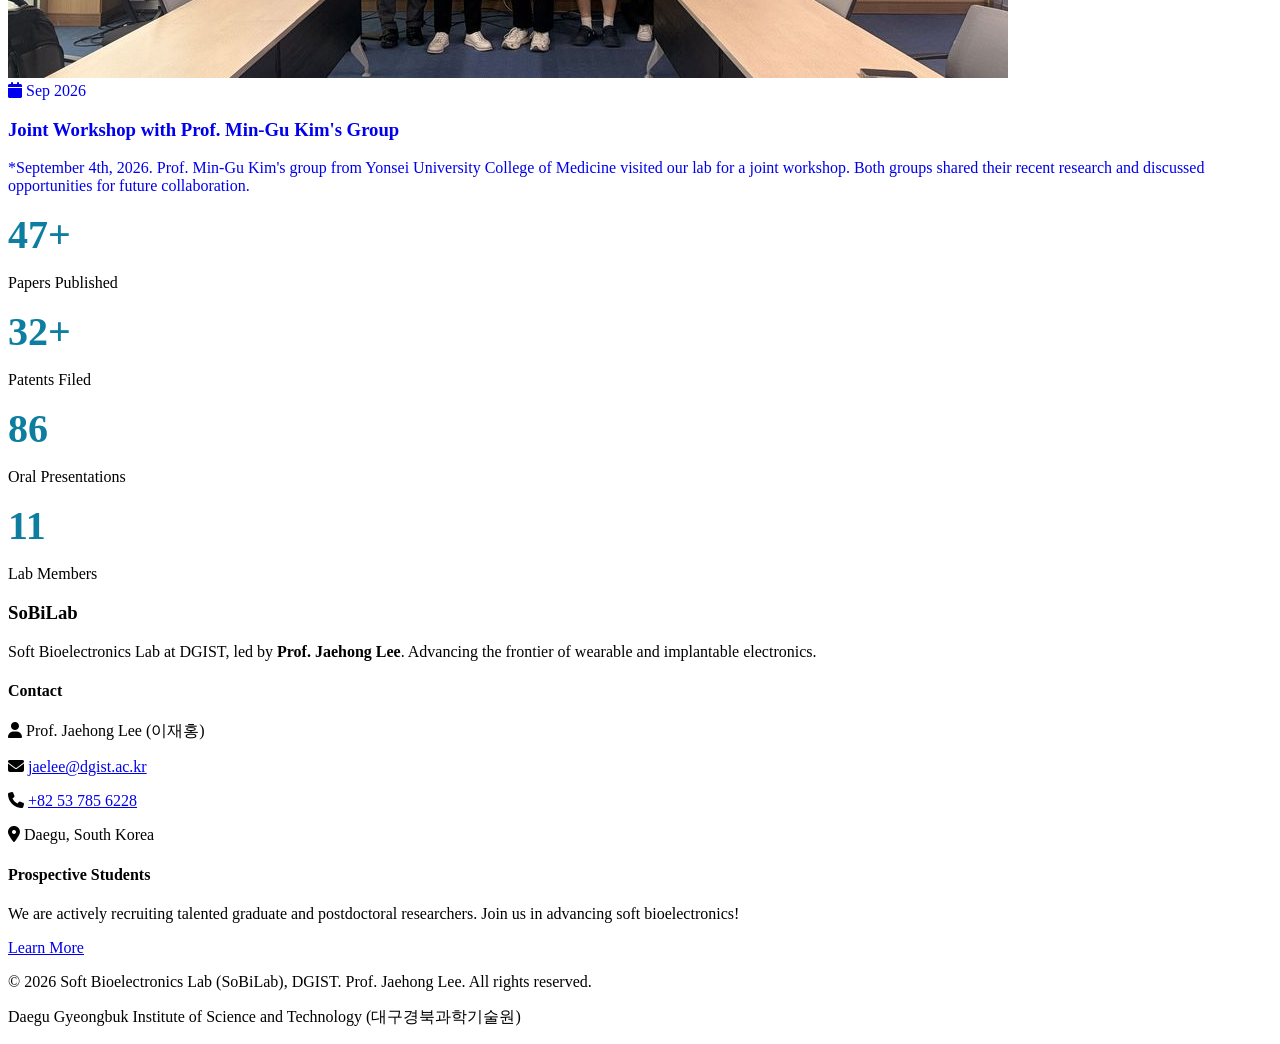
==== commit f2838636: "Add Yonsei, Korea University, and KTDI invited talks; synchronize presentation counts" ====
--- a/index.html
+++ b/index.html
@@ -462,7 +462,7 @@
                     <p class="text-gray-600 dark:text-gray-400 text-lg font-semibold mt-2">Patents Filed</p>
                 </div>
                 <div class="fade-in">
-                    <div class="stat-number">80+</div>
+                    <div class="stat-number">86</div>
                     <p class="text-gray-600 dark:text-gray-400 text-lg font-semibold mt-2">Oral Presentations</p>
                 </div>
                 <div class="fade-in">
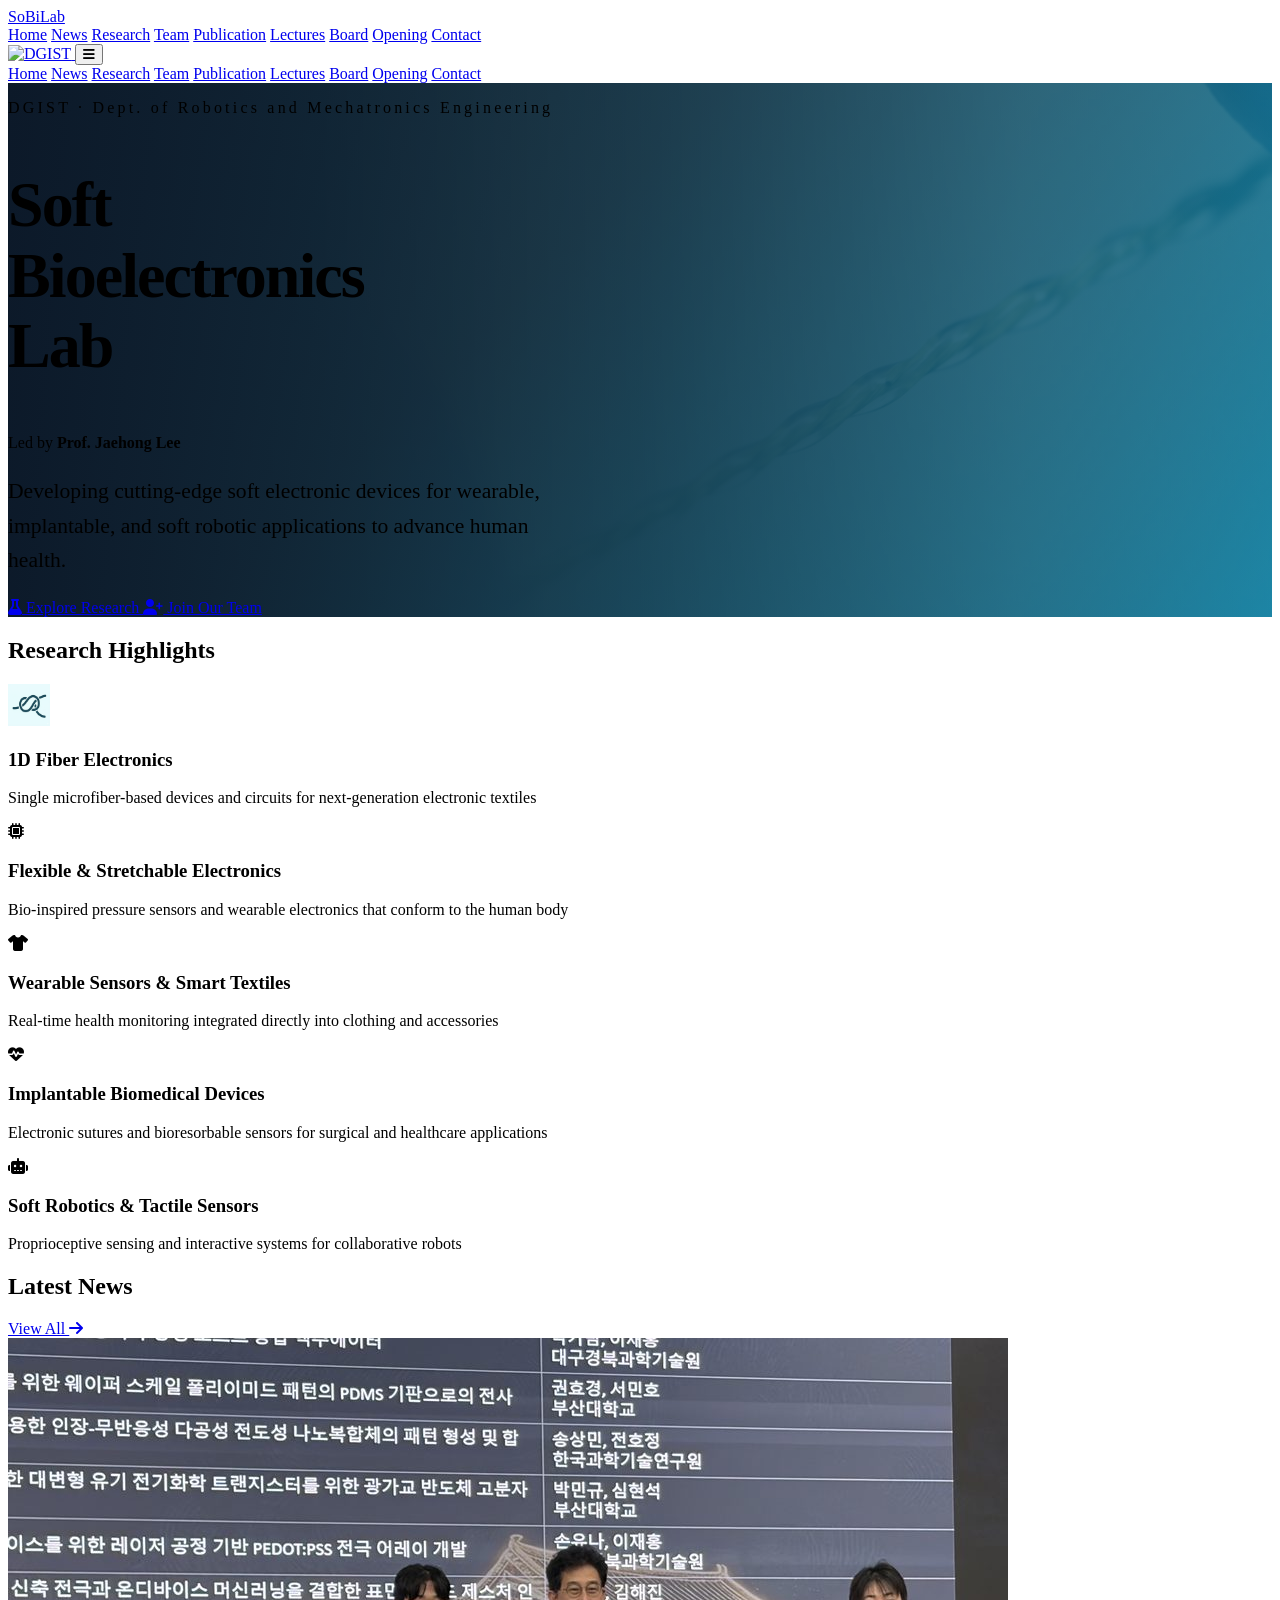
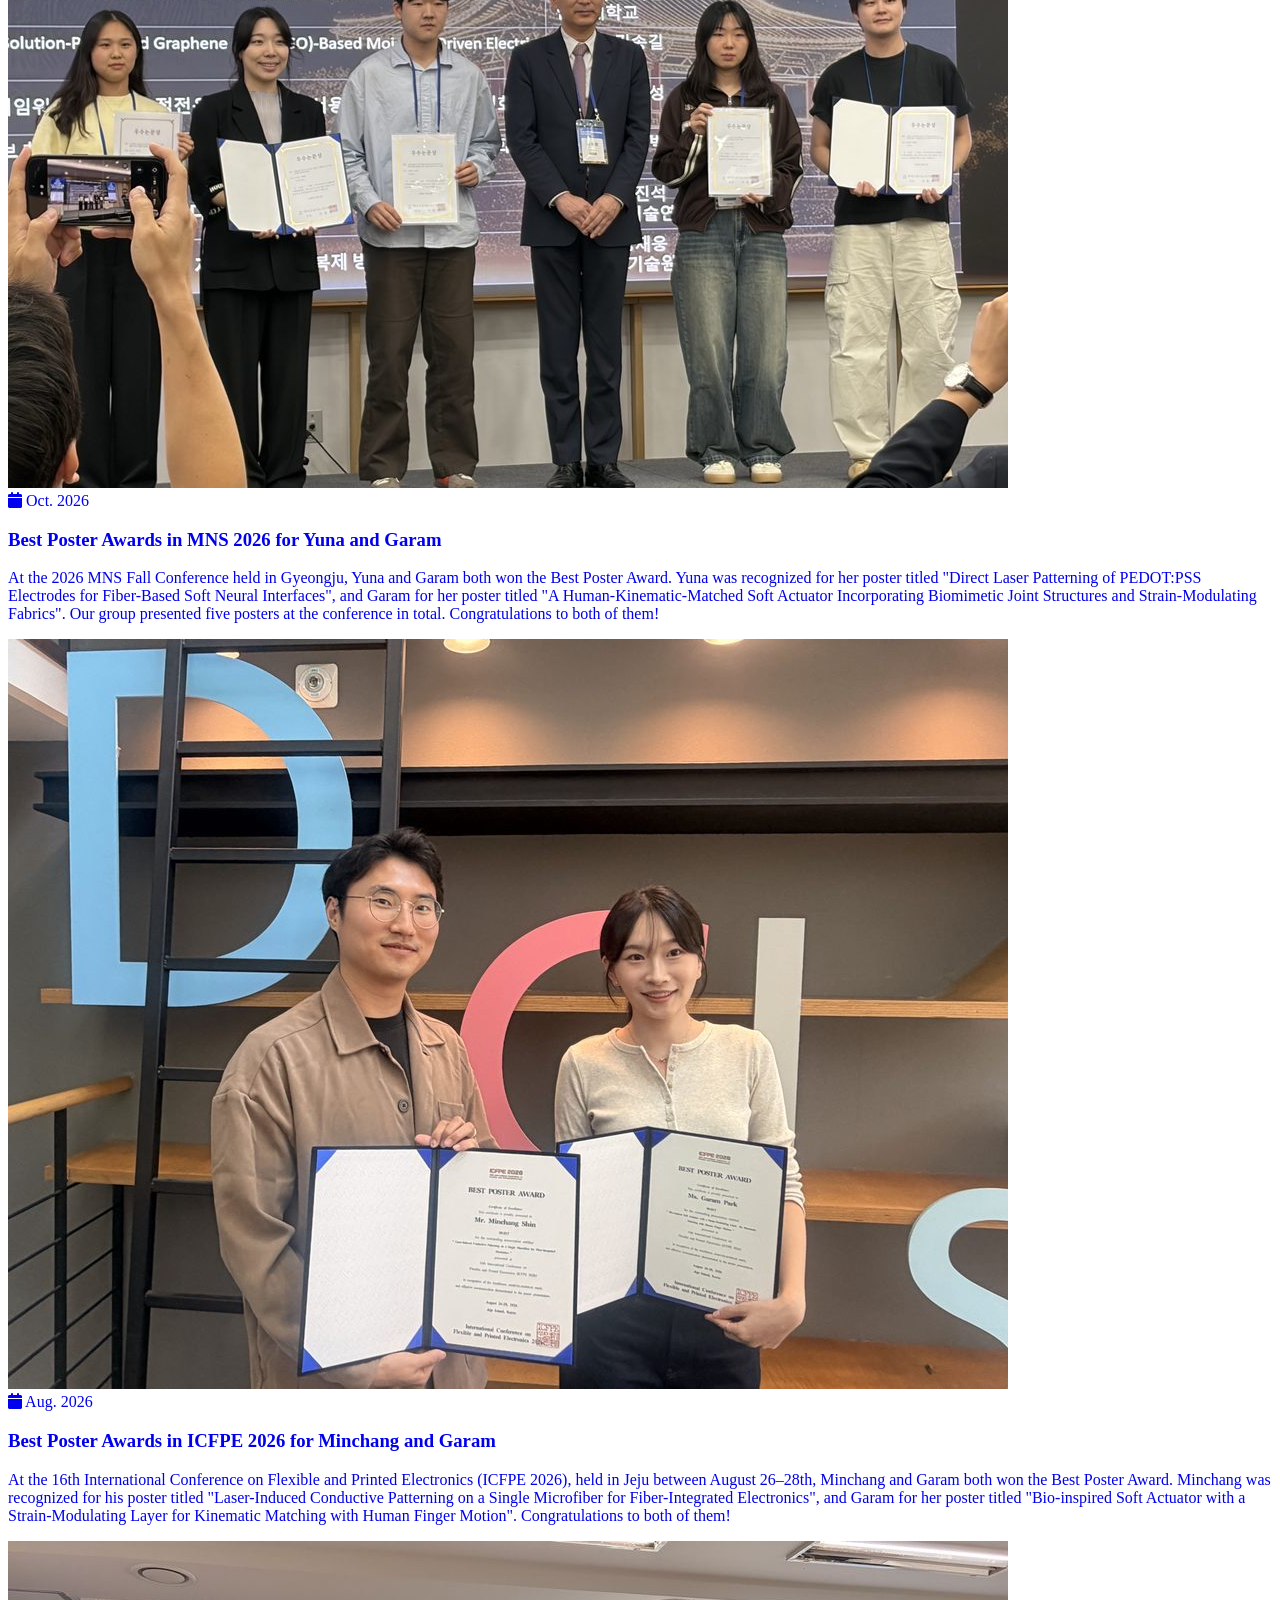
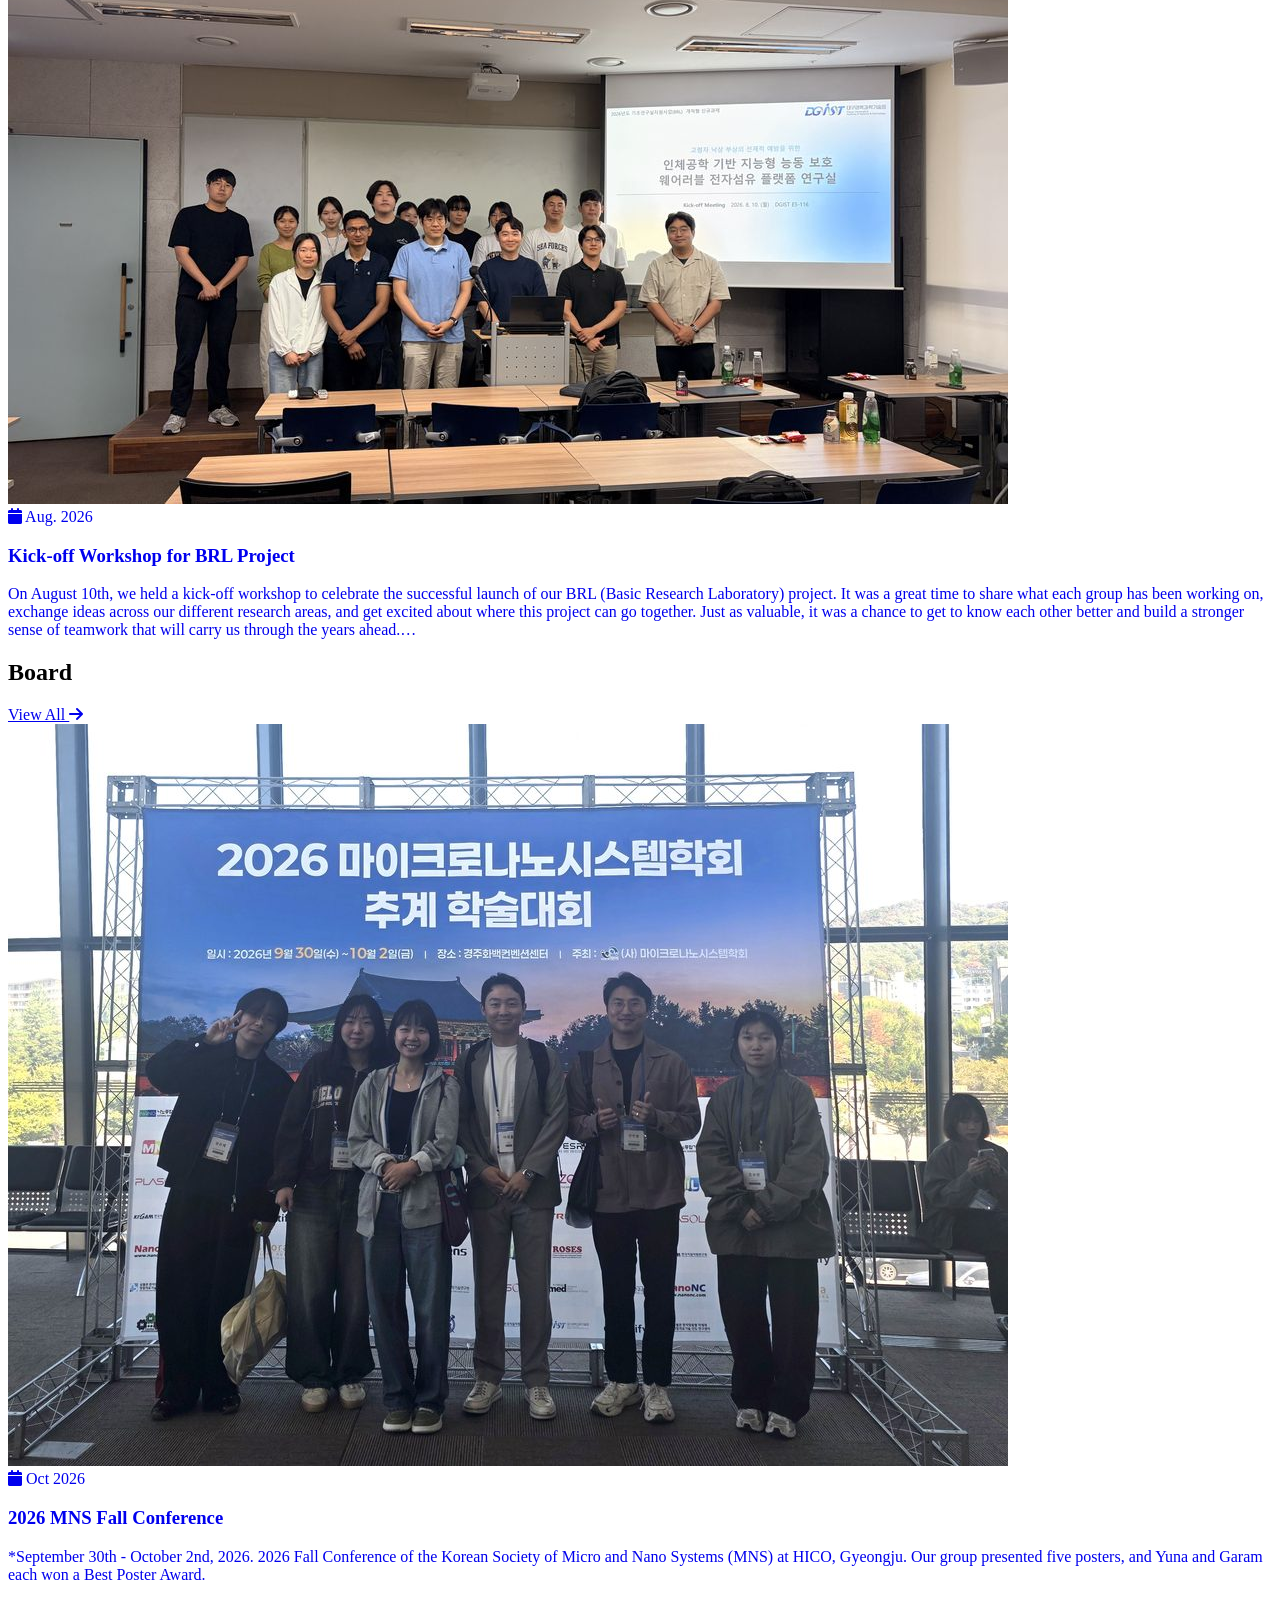
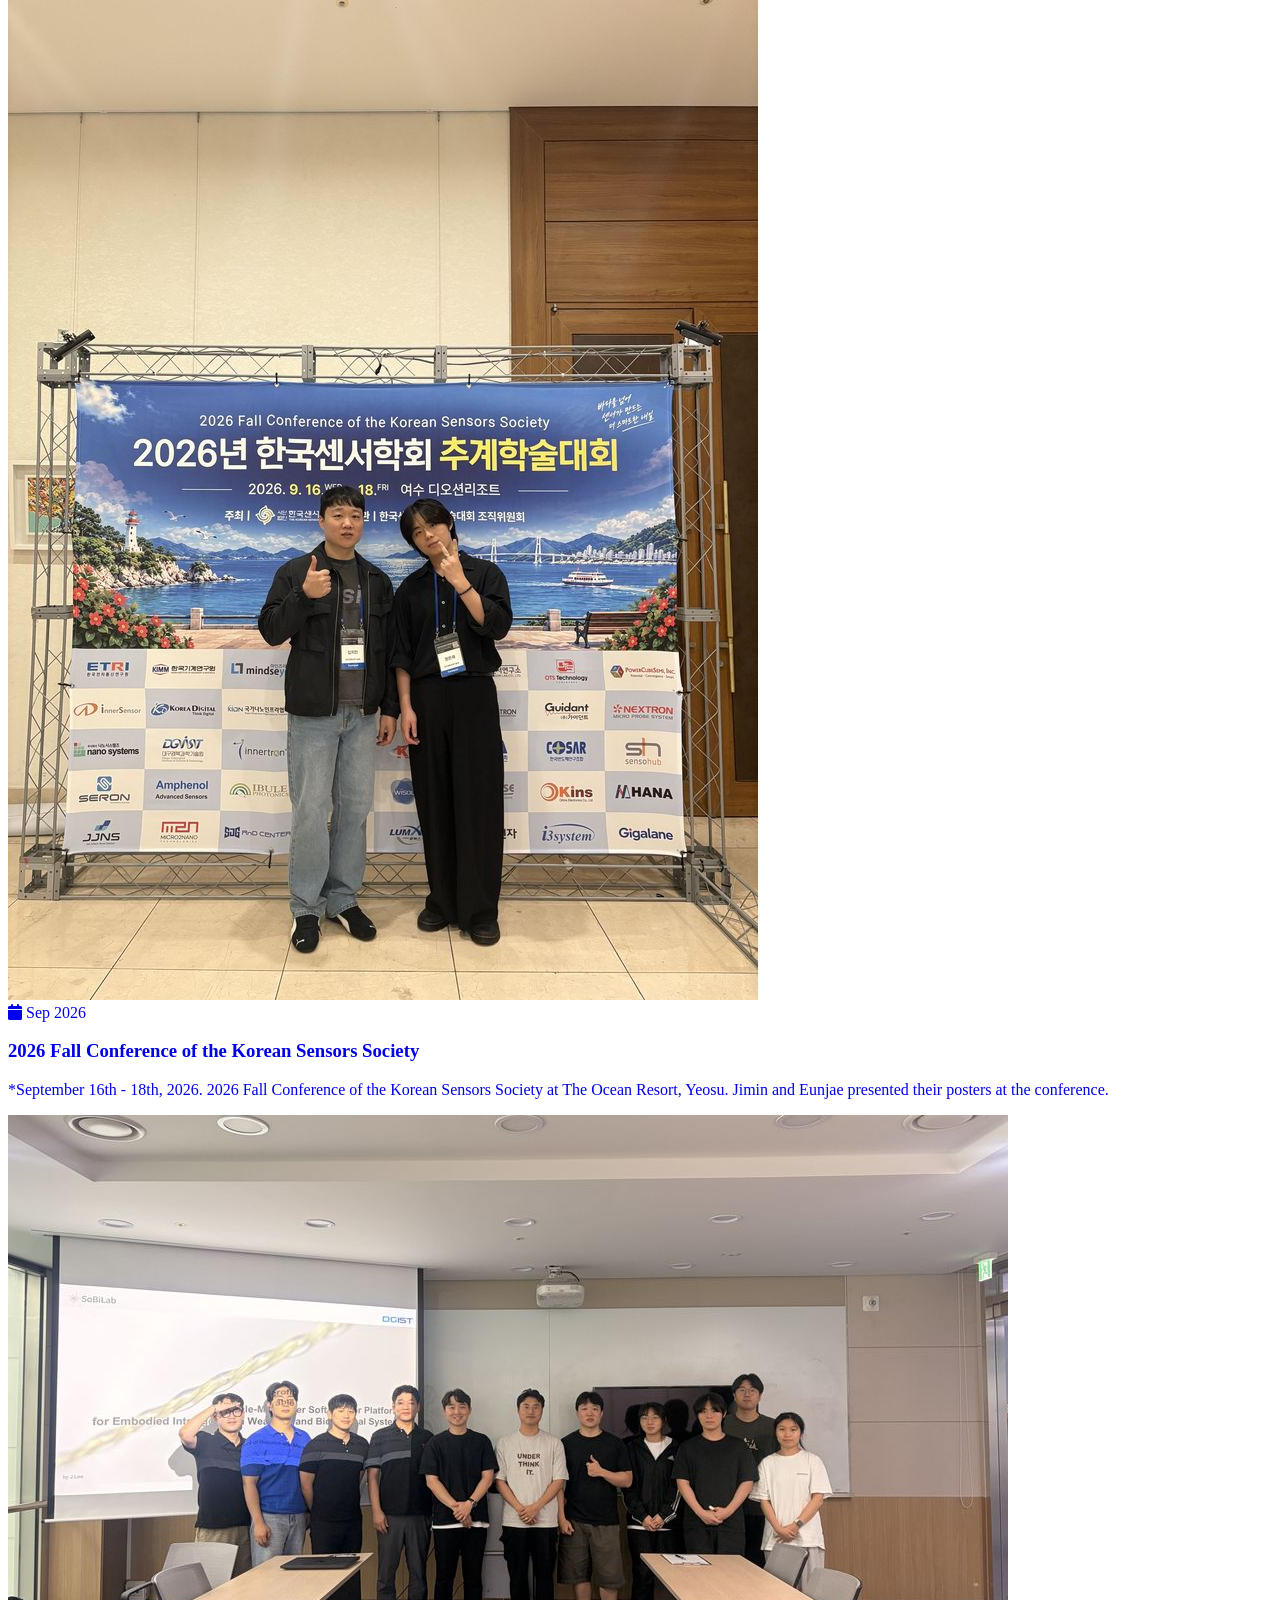
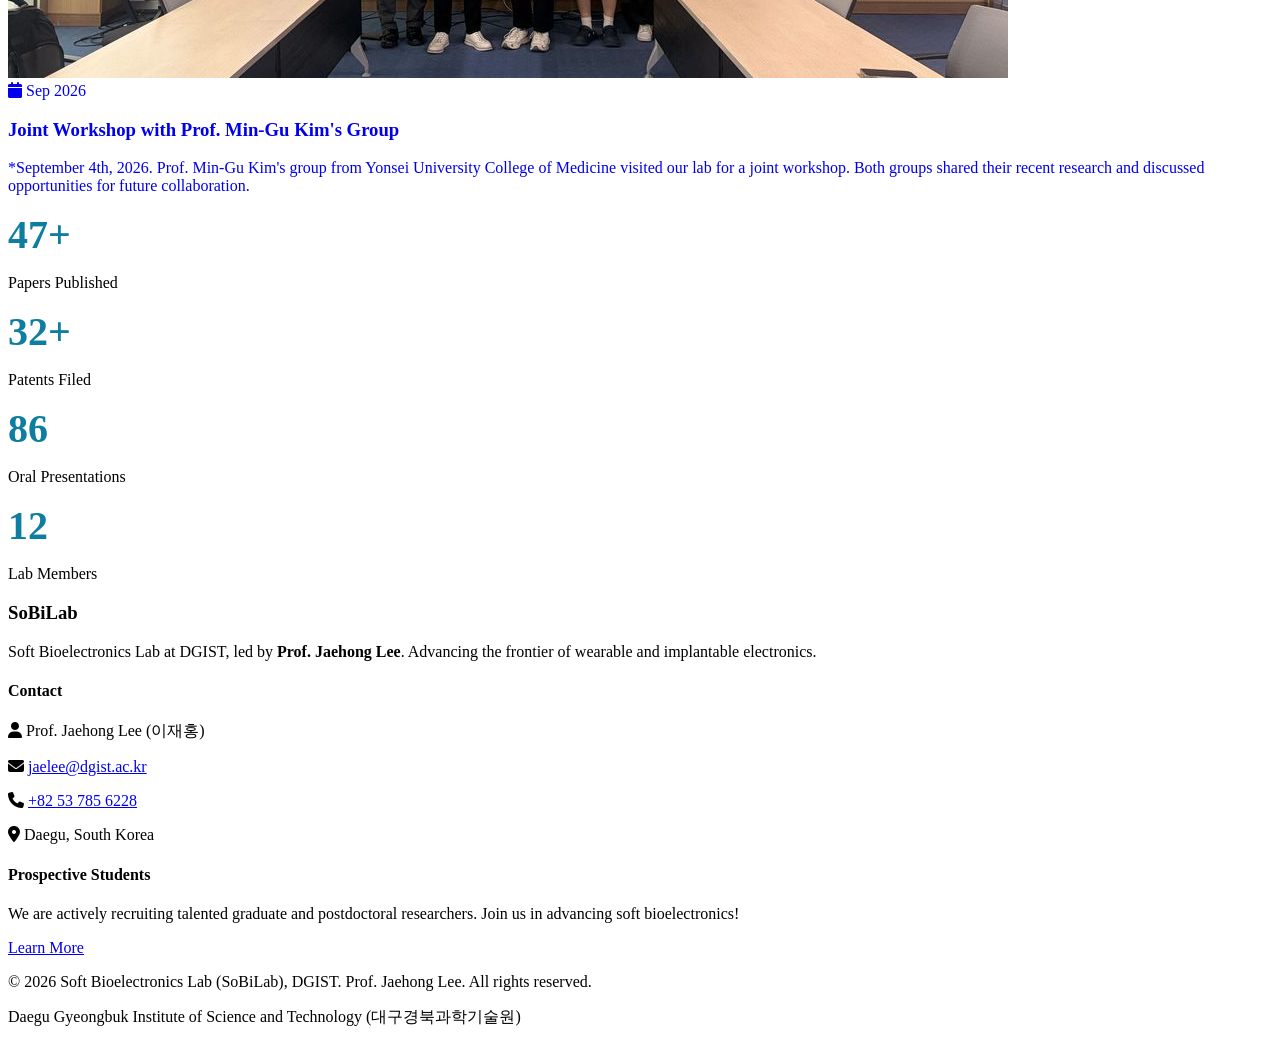
==== commit d50e752c: "List Dongwon Seo with graduate students and update member count" ====
--- a/index.html
+++ b/index.html
@@ -466,7 +466,7 @@
                     <p class="text-gray-600 dark:text-gray-400 text-lg font-semibold mt-2">Oral Presentations</p>
                 </div>
                 <div class="fade-in">
-                    <div class="stat-number">11</div>
+                    <div class="stat-number">12</div>
                     <p class="text-gray-600 dark:text-gray-400 text-lg font-semibold mt-2">Lab Members</p>
                 </div>
             </div>
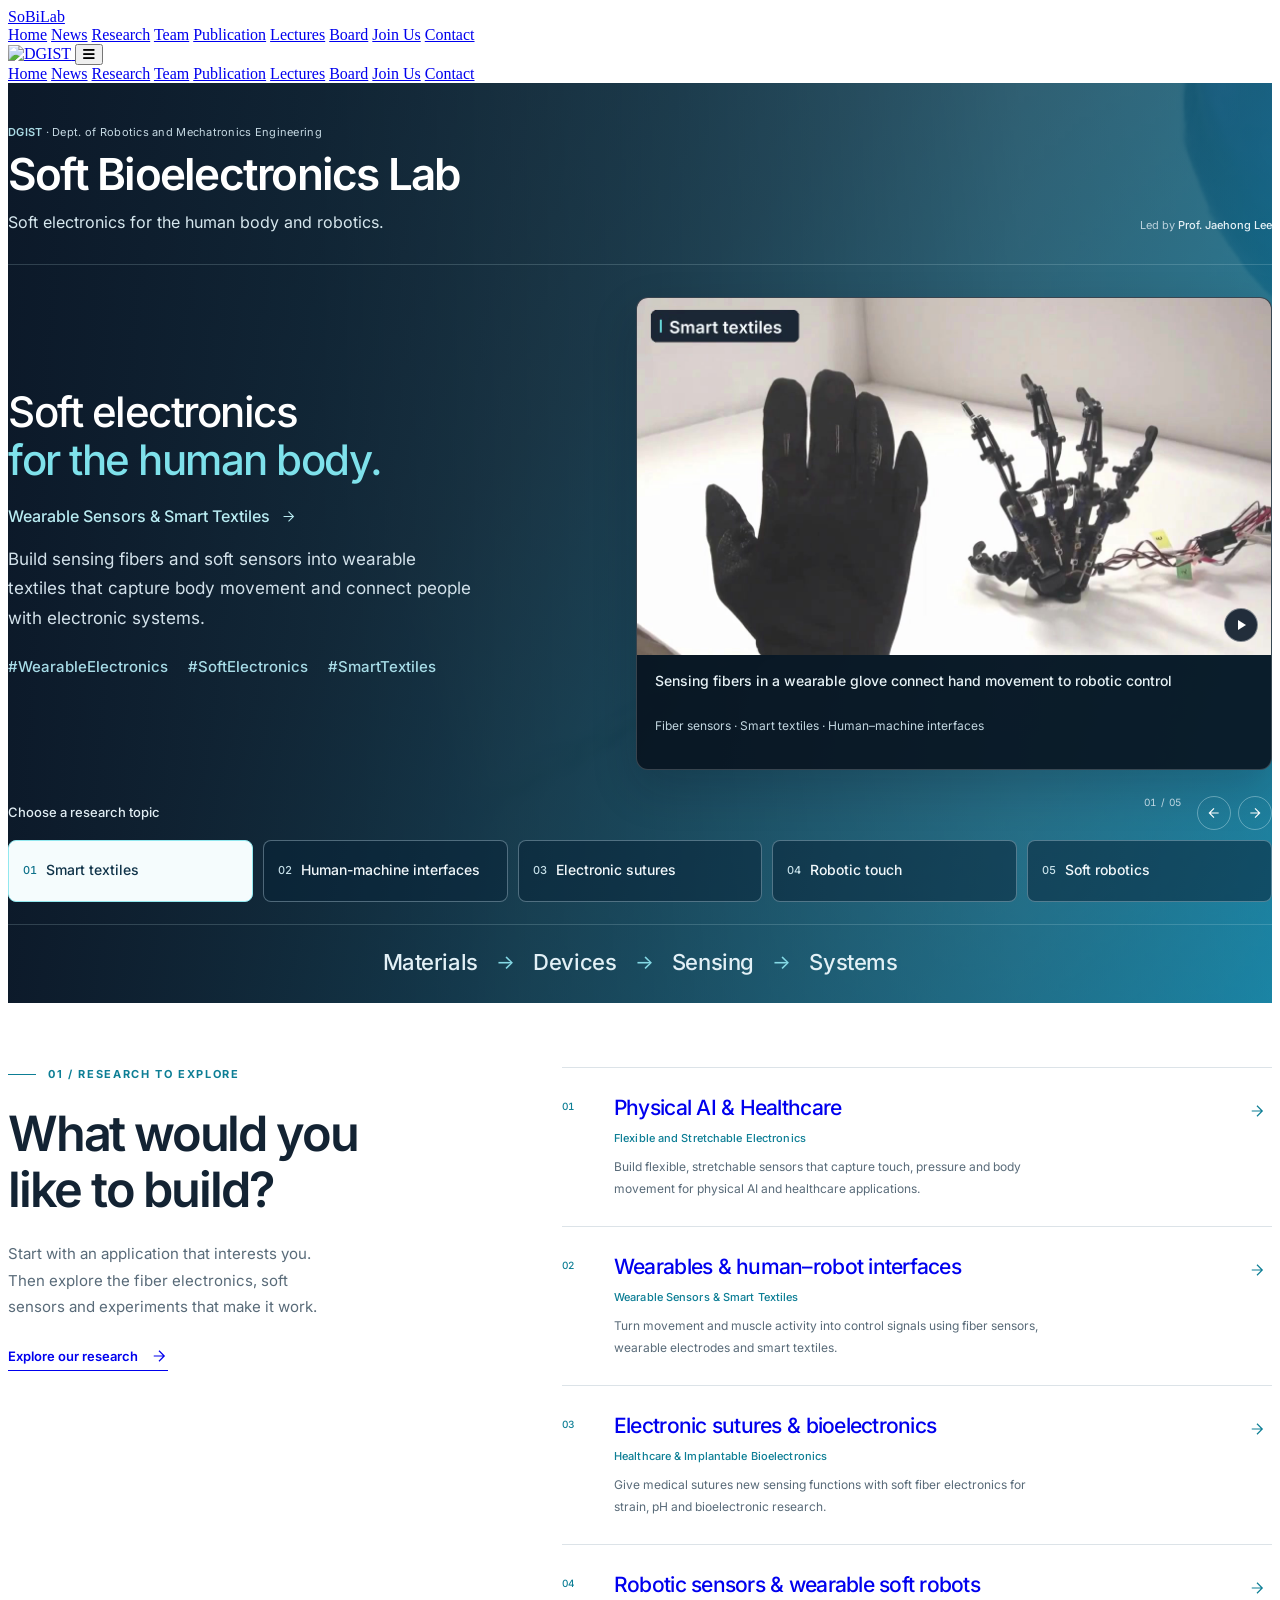
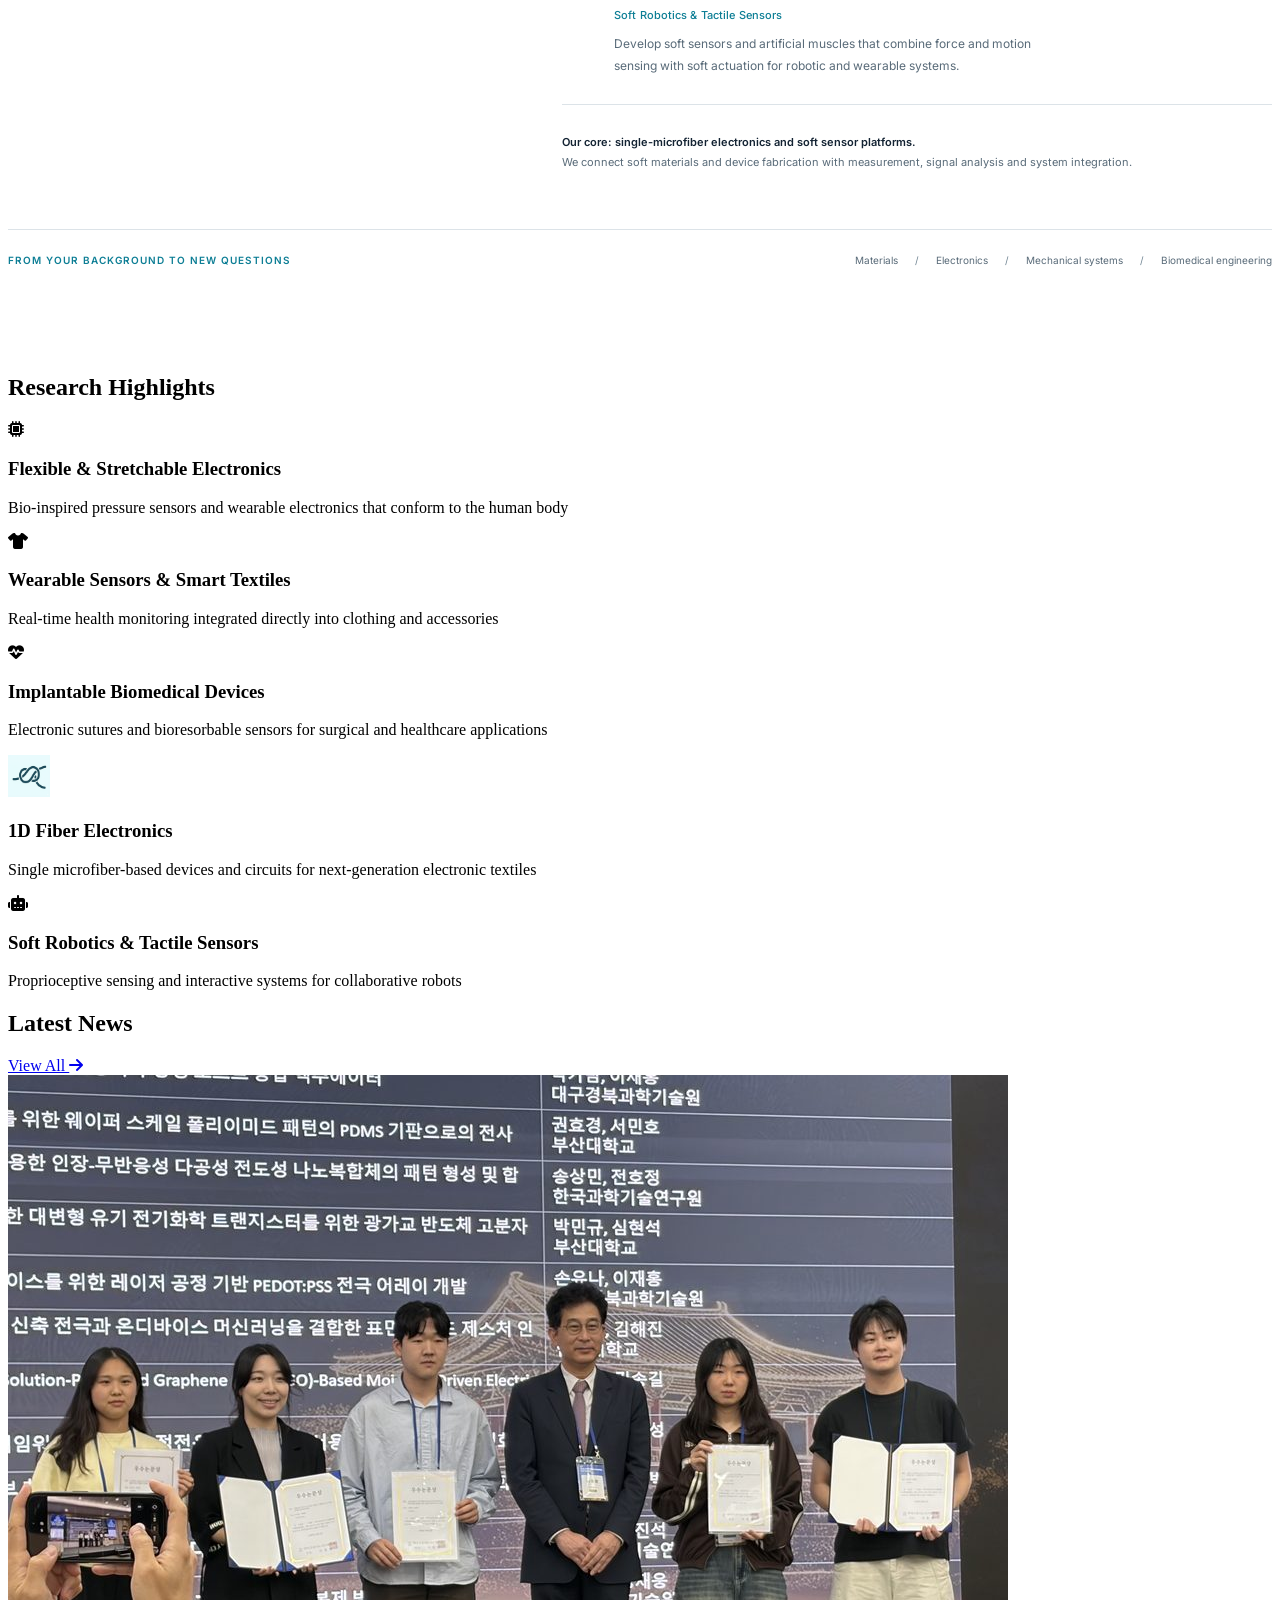
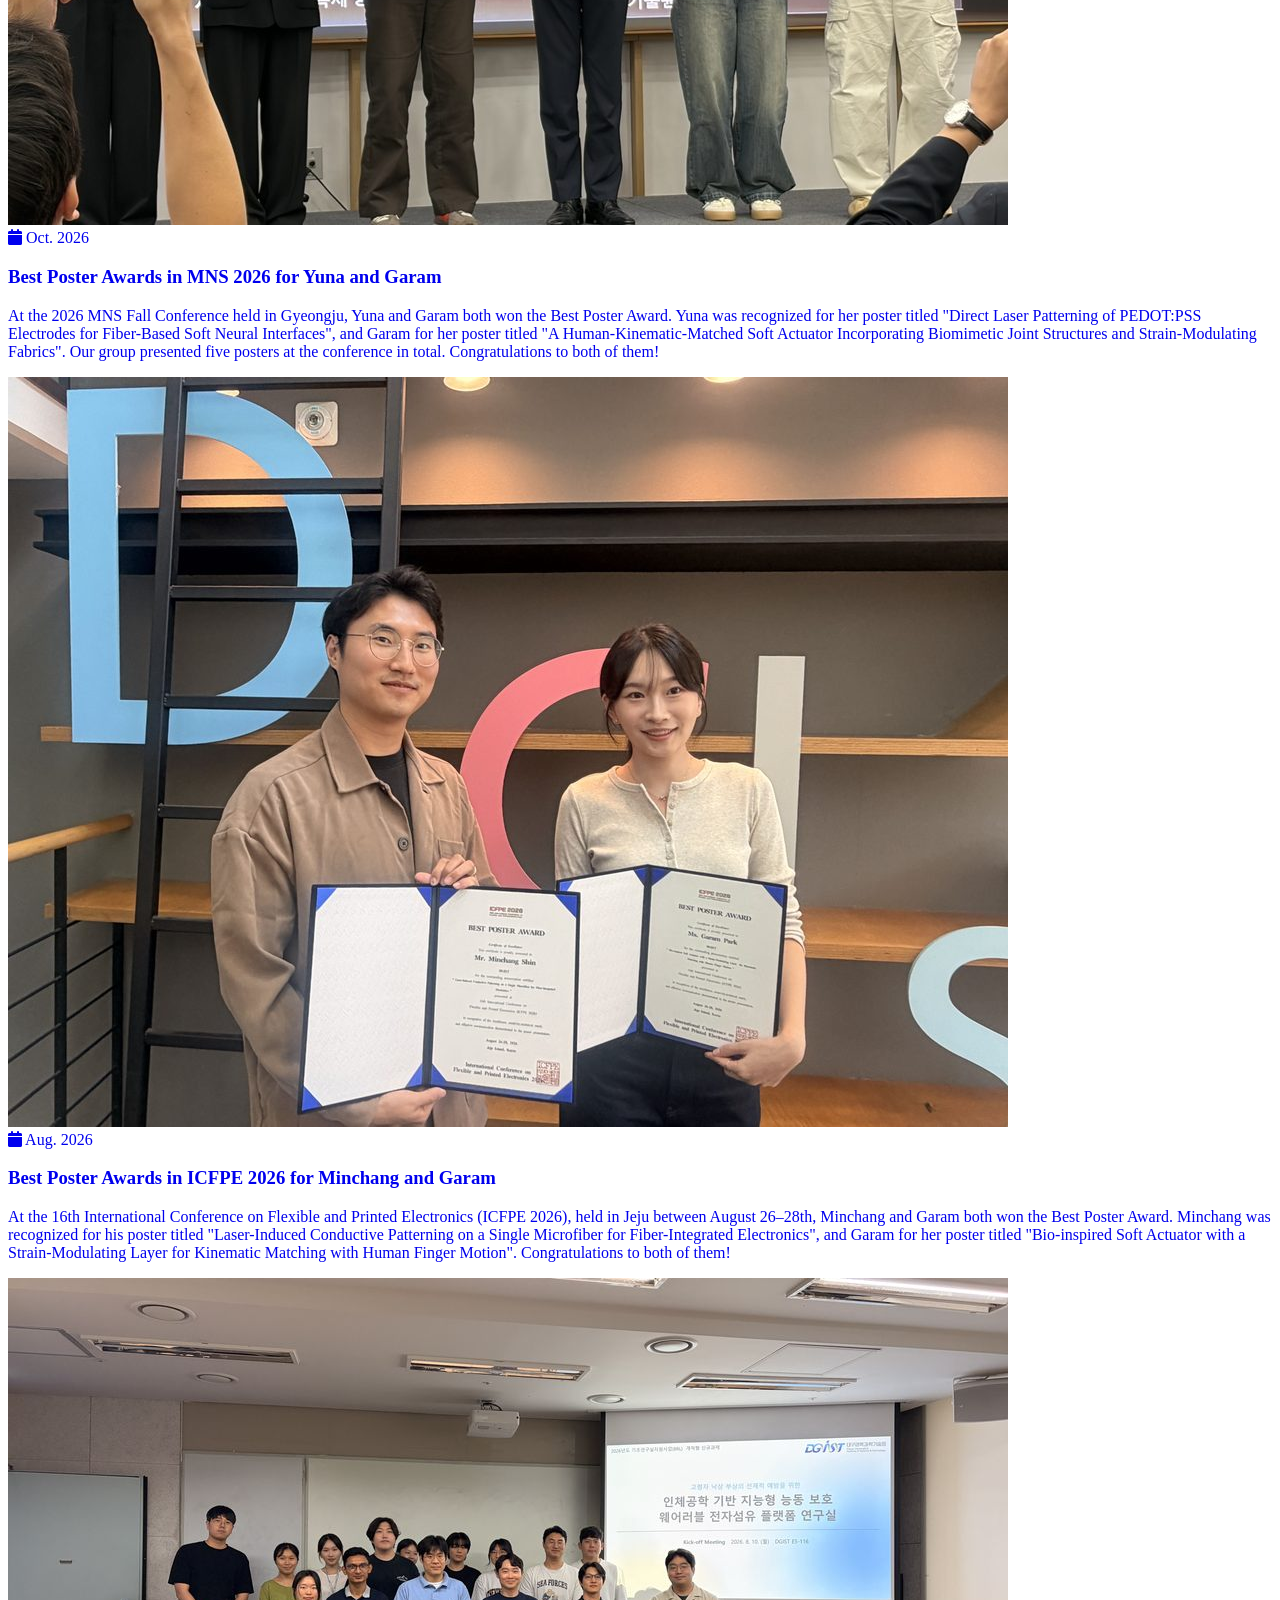
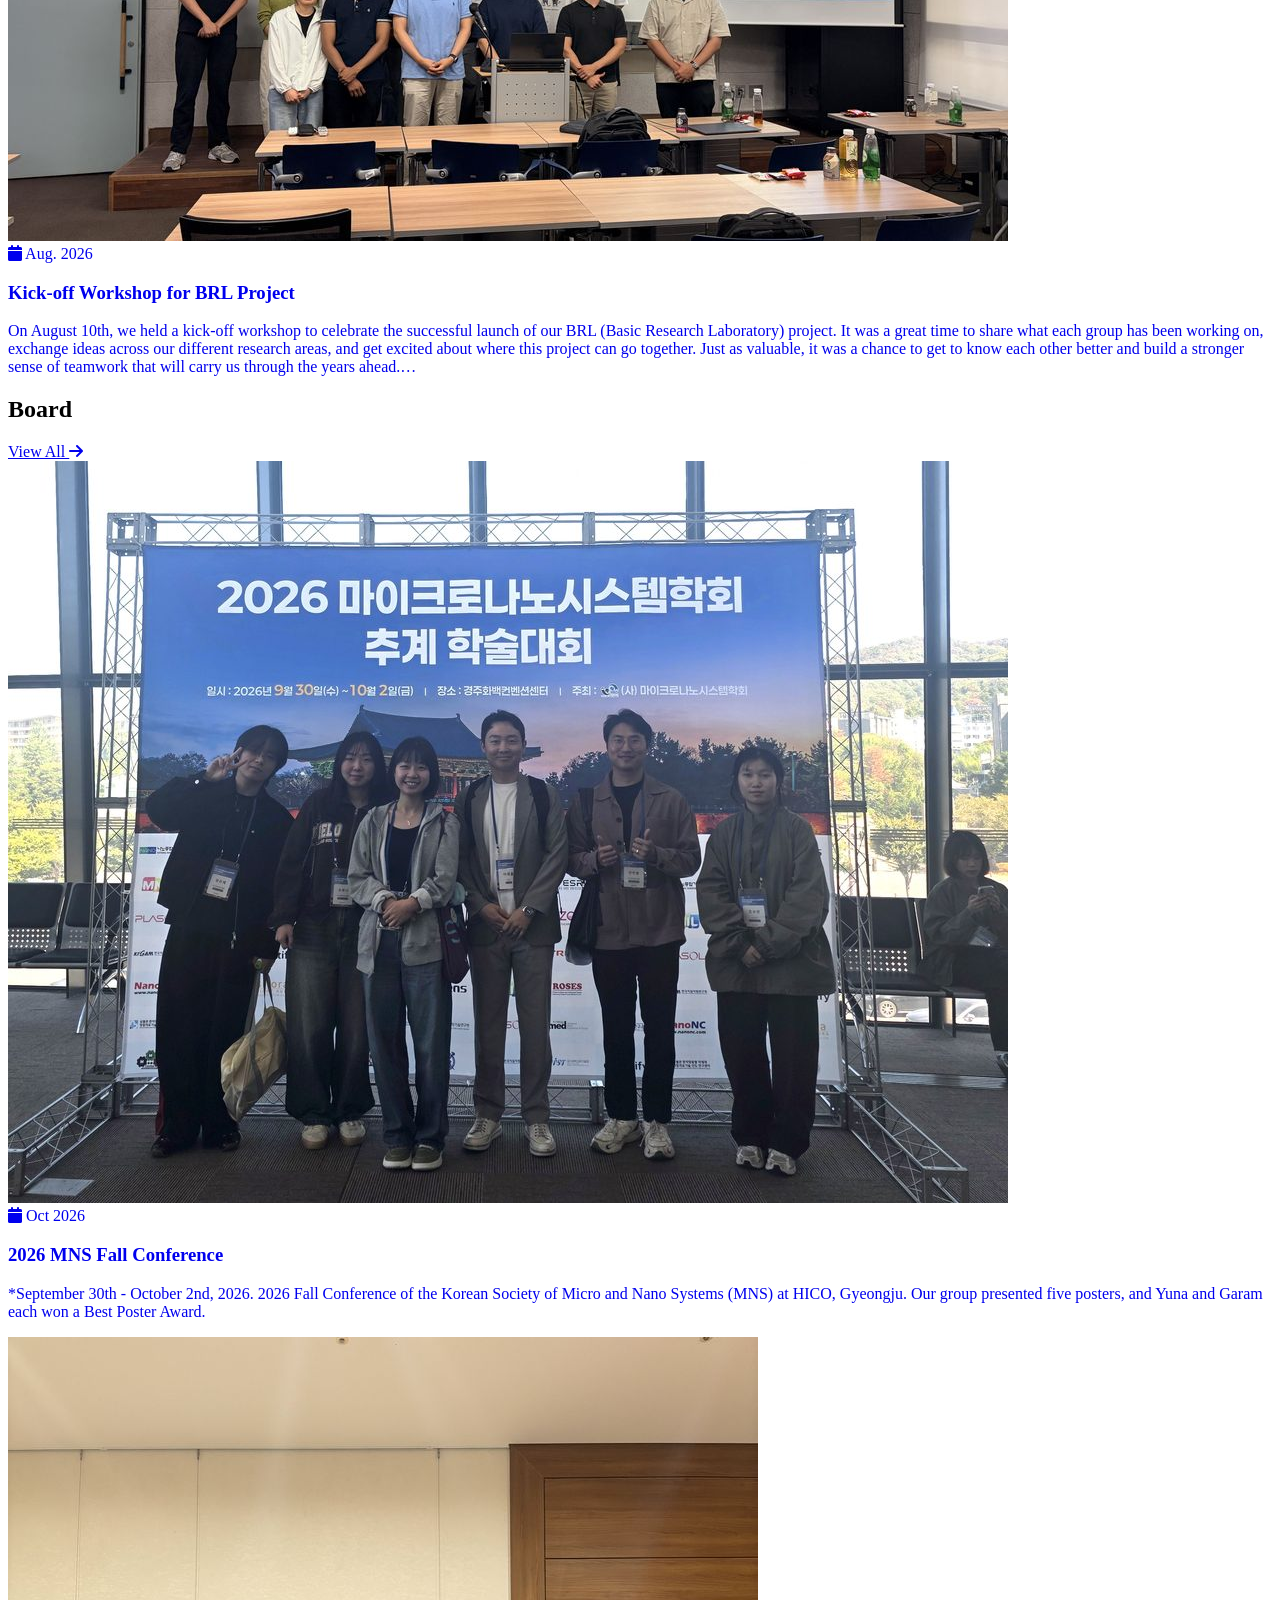
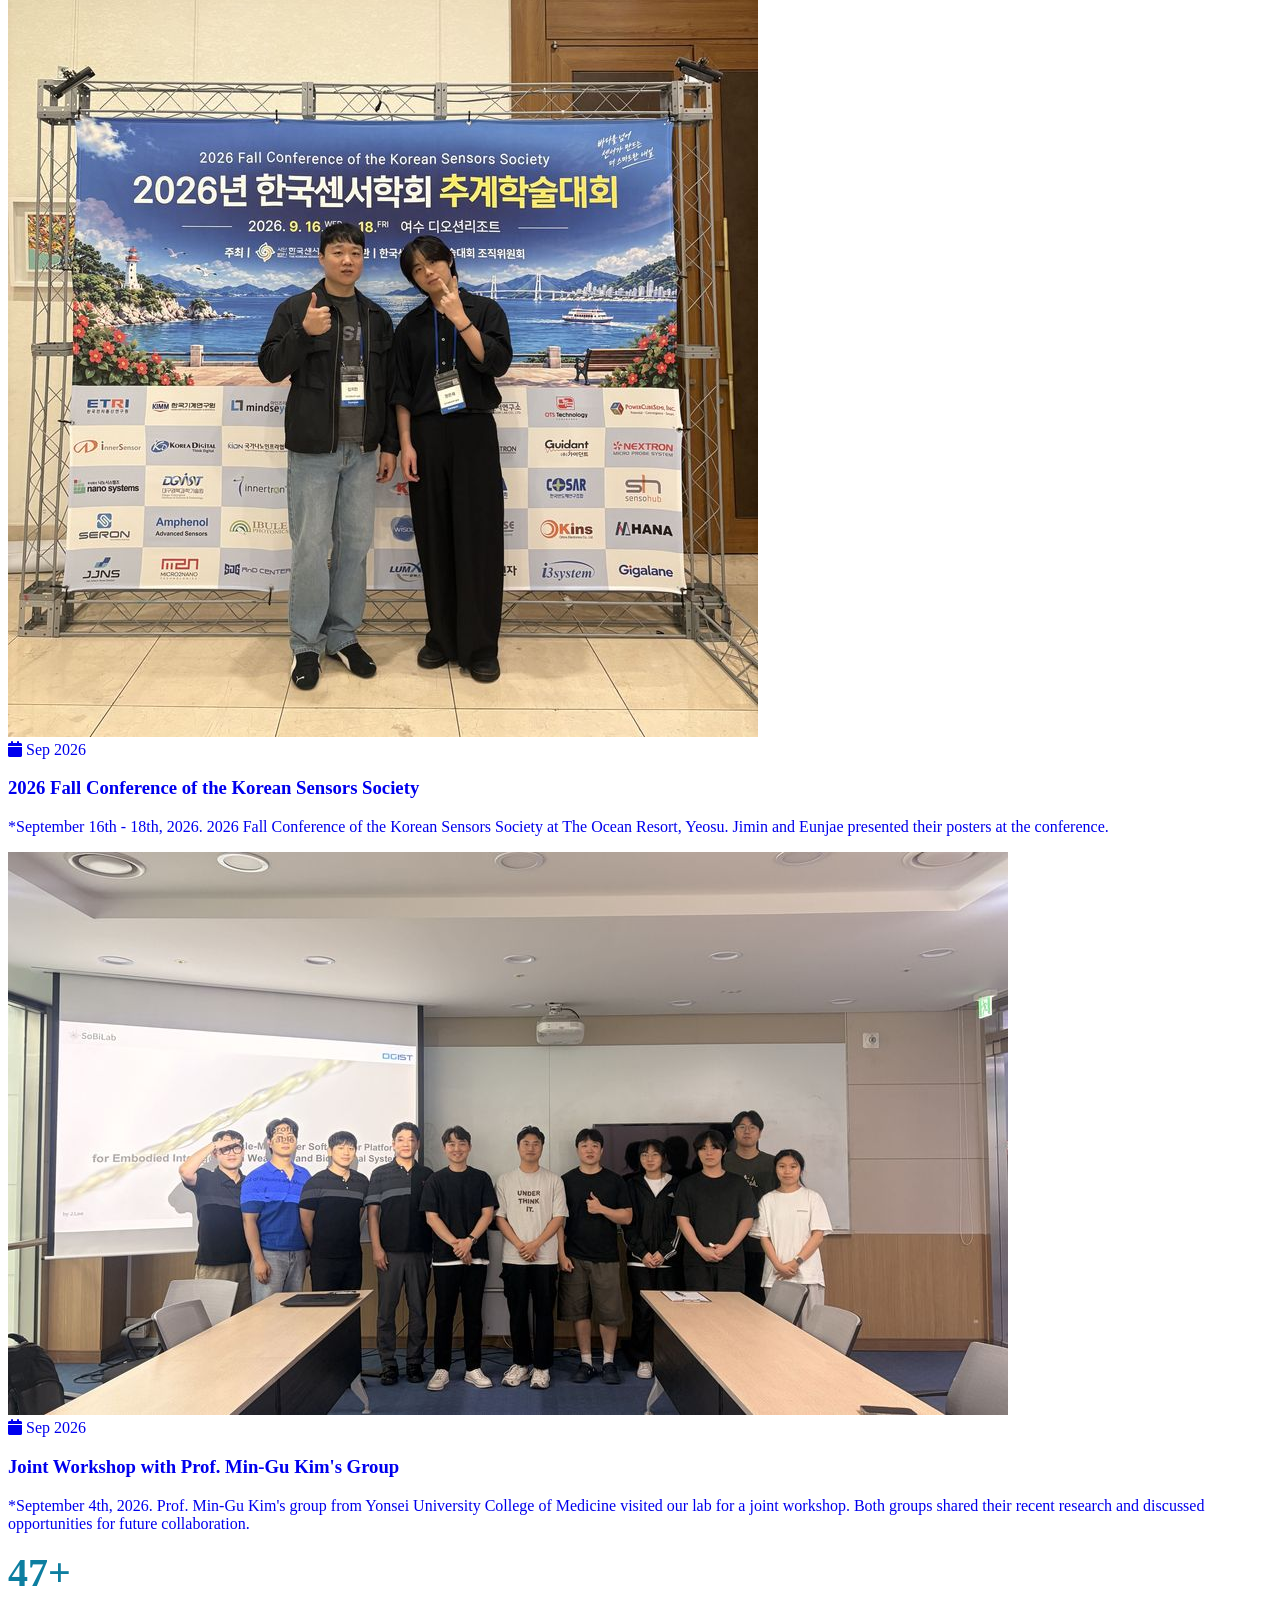
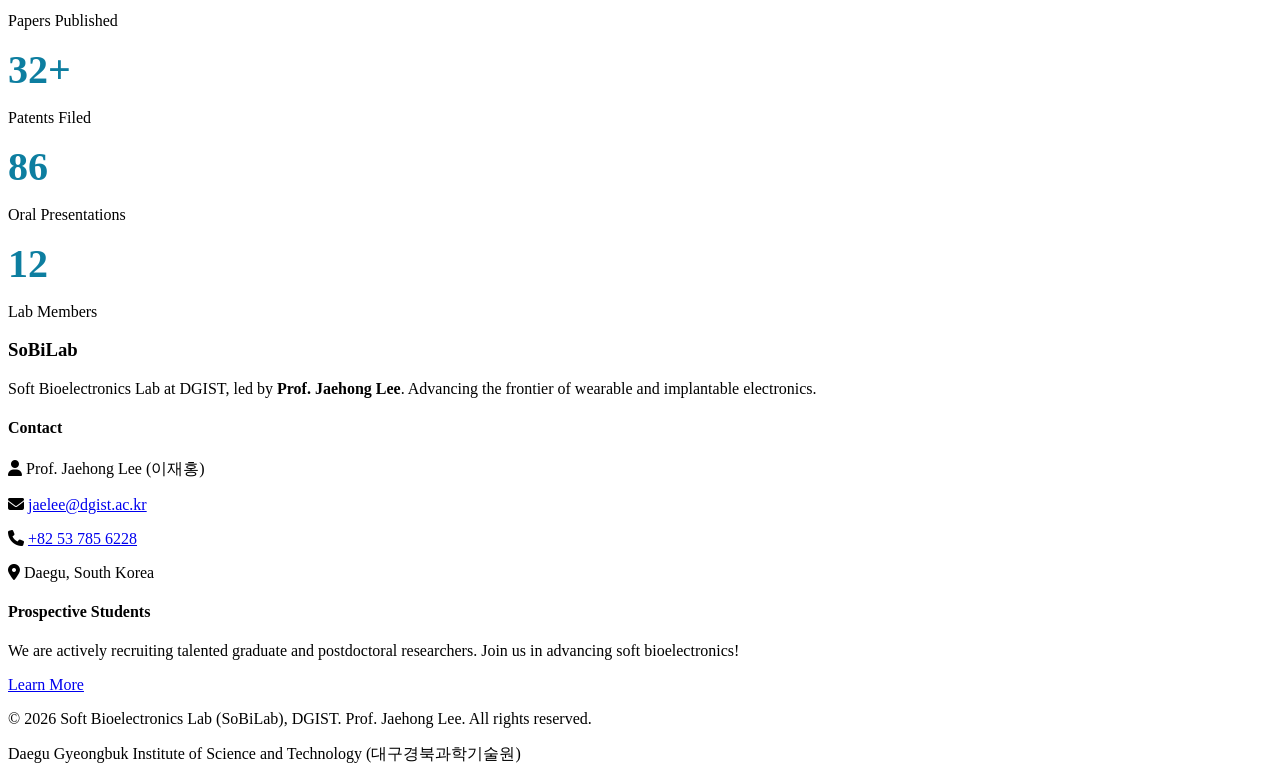
==== commit 6664ae5b: "Prepare approved homepage A and Join Us release assets" ====
--- a/index.html
+++ b/index.html
@@ -259,8 +259,12 @@
             background: linear-gradient(135deg, #0c1929 0%, #153040 50%, #0d7ea0 100%);
         }
     </style>
+    <link rel="stylesheet" href="assets/content-preview.css">
+    <script src="assets/content-preview.js" defer></script>
+<link rel="stylesheet" href="assets/identity-options.css">
+<link rel="stylesheet" href="assets/identity-a-refinements.css?v=20261106a">
 </head>
-<body class="bg-gray-50 dark:bg-gray-900 transition-colors duration-300">
+<body data-identity-option="a" class="bg-gray-50 dark:bg-gray-900 transition-colors duration-300">
     <!-- Navigation -->
     <nav class="nav-sticky bg-white dark:bg-gray-800 shadow-md">
         <div class="max-w-7xl mx-auto px-4 sm:px-6 lg:px-8">
@@ -281,7 +285,7 @@
                     <a href="publication.html" class="text-gray-700 dark:text-gray-300 hover:text-[#0d7ea0] dark:hover:text-[#22b8cf] transition-colors font-medium">Publication</a>
                     <a href="lectures.html" class="text-gray-700 dark:text-gray-300 hover:text-[#0d7ea0] dark:hover:text-[#22b8cf] transition-colors font-medium">Lectures</a>
                     <a href="board.html" class="text-gray-700 dark:text-gray-300 hover:text-[#0d7ea0] dark:hover:text-[#22b8cf] transition-colors font-medium">Board</a>
-                    <a href="opening.html" class="text-gray-700 dark:text-gray-300 hover:text-[#0d7ea0] dark:hover:text-[#22b8cf] transition-colors font-medium">Opening</a>
+                    <a href="opening.html" class="text-gray-700 dark:text-gray-300 hover:text-[#0d7ea0] dark:hover:text-[#22b8cf] transition-colors font-medium">Join Us</a>
                     <a href="index.html#contact" class="text-gray-700 dark:text-gray-300 hover:text-[#0d7ea0] dark:hover:text-[#22b8cf] transition-colors font-medium">Contact</a>
                 </div>
 
@@ -290,7 +294,7 @@
                     <a href="https://www.dgist.ac.kr" target="_blank" rel="noopener" class="hidden md:block">
                         <img src="images/DGIST_1.png" alt="DGIST" style="height:14px" class="object-contain">
                     </a>
-                    <button id="mobileMenuToggle" class="md:hidden p-2 rounded-lg bg-gray-200 dark:bg-gray-700 text-gray-800 dark:text-gray-200">
+                    <button id="mobileMenuToggle" aria-label="Open navigation" aria-expanded="false" aria-controls="mobileMenu" class="md:hidden p-2 rounded-lg bg-gray-200 dark:bg-gray-700 text-gray-800 dark:text-gray-200">
                         <i class="fas fa-bars"></i>
                     </button>
                 </div>
@@ -305,62 +309,62 @@
                 <a href="publication.html" class="block px-4 py-2 text-gray-700 dark:text-gray-300 hover:bg-gray-100 dark:hover:bg-gray-700 rounded">Publication</a>
                 <a href="lectures.html" class="block px-4 py-2 text-gray-700 dark:text-gray-300 hover:bg-gray-100 dark:hover:bg-gray-700 rounded">Lectures</a>
                 <a href="board.html" class="block px-4 py-2 text-gray-700 dark:text-gray-300 hover:bg-gray-100 dark:hover:bg-gray-700 rounded">Board</a>
-                <a href="opening.html" class="block px-4 py-2 text-gray-700 dark:text-gray-300 hover:bg-gray-100 dark:hover:bg-gray-700 rounded">Opening</a>
+                <a href="opening.html" class="block px-4 py-2 text-gray-700 dark:text-gray-300 hover:bg-gray-100 dark:hover:bg-gray-700 rounded">Join Us</a>
                 <a href="index.html#contact" class="block px-4 py-2 text-gray-700 dark:text-gray-300 hover:bg-gray-100 dark:hover:bg-gray-700 rounded">Contact</a>
             </div>
         </div>
     </nav>
 
     <!-- Hero Section -->
-    <section class="hero-section py-24 md:py-32 px-6 sm:px-10 lg:px-16">
-        <div class="max-w-7xl mx-auto">
-            <div class="hero-text text-white fade-in">
-                <p class="text-sm md:text-base font-semibold tracking-widest uppercase mb-4 text-blue-200" style="letter-spacing:0.2em">
-                    DGIST &middot; Dept. of Robotics and Mechatronics Engineering
-                </p>
-                <h1 class="mb-6">
-                    Soft<br>Bioelectronics<br>Lab
-                </h1>
-                <p class="text-lg md:text-xl font-medium text-blue-100 mb-3">
-                    Led by <strong>Prof. Jaehong Lee</strong>
-                </p>
-                <p class="tagline text-blue-100 mb-10">
-                    Developing cutting-edge soft electronic devices for wearable, implantable, and soft robotic applications to advance human health.
-                </p>
-                <div class="flex flex-wrap gap-4">
-                    <a href="research.html" class="inline-flex items-center gap-2 bg-white text-[#0c1929] px-7 py-3 rounded-full font-bold text-sm hover:bg-blue-50 transition-all hover:shadow-lg hover:shadow-[#0c1929]/20">
-                        <i class="fas fa-flask"></i> Explore Research
-                    </a>
-                    <a href="opening.html" class="inline-flex items-center gap-2 border-2 border-white/60 text-white px-7 py-3 rounded-full font-bold text-sm hover:bg-white hover:text-[#0c1929] transition-all backdrop-blur-sm">
-                        <i class="fas fa-user-plus"></i> Join Our Team
-                    </a>
-                </div>
-            </div>
-        </div>
+    <section class="hero-section hero-v3 px-6 sm:px-10 lg:px-16" aria-label="Research demonstrations">
+      <div class="max-w-7xl mx-auto">
+        <header class="identity-study identity-study-a" aria-labelledby="lab-heading">
+      <div class="identity-study-main"><p class="identity-institution">DGIST <span>· Dept. of Robotics and Mechatronics Engineering</span></p>
+        <h1 id="lab-heading">Soft Bioelectronics Lab</h1>
+        <p class="identity-tagline">Soft electronics for the human body and robotics.</p></div>
+      <p class="identity-pi">Led by <strong>Prof. Jaehong Lee</strong></p>
+    </header>
+        <div class="hero-story-grid" id="hero-story-panel">
+          <div class="hero-story-copy">
+            <h2><span data-story-line>Soft electronics</span><span class="story-accent" data-story-accent>for the human body.</span></h2>
+            <a class="hero-story-field" data-story-field href="research.html#area-wearable">Wearable Sensors &amp; Smart Textiles<svg viewBox="0 0 24 24" aria-hidden="true"><path d="M5 12h14M12 5l7 7-7 7"/></svg></a>
+            <p class="hero-story-description" data-story-copy>Build sensing fibers and soft sensors into wearable textiles that capture body movement and connect people with electronic systems.</p>
+            <div class="hero-story-tags" data-story-tags aria-label="Research keywords"><span>#WearableElectronics</span><span>#SoftElectronics</span><span>#SmartTextiles</span></div>
+          </div>
+          <div class="hero-story-media">
+            <div class="hero-video-stage"><video data-story-video src="assets/media/smart-textiles-v3.mp4" poster="assets/media/smart-textiles-v3.jpg" muted playsinline preload="metadata" aria-label="A one-second titled frame from a smart-glove demonstration, followed by hand movements controlling a robotic hand."></video><button type="button" class="video-toggle" data-story-toggle aria-label="Play research demonstration"><svg viewBox="0 0 12 12" aria-hidden="true"><path d="M3 1l8 5-8 5z"/></svg></button></div>
+            <div class="story-video-caption"><strong data-story-caption>Sensing fibers in a wearable glove connect hand movement to robotic control</strong><span data-story-credit>Fiber sensors · Smart textiles · Human–machine interfaces</span><a data-story-paper href="https://www.nature.com/articles/s41928-021-00557-1" target="_blank" rel="noopener" hidden>View paper ↗</a></div>
+          </div>
+        </div>
+        <div class="hero-story-selector"><div class="story-selector-heading"><p class="selector-label">Choose a research topic</p><div class="story-selector-arrows"><span class="story-count" data-story-count>01 / 05</span><button type="button" data-story-prev aria-label="Previous research story"><svg viewBox="0 0 24 24" aria-hidden="true"><path d="M19 12H5M12 5l-7 7 7 7"/></svg></button><button type="button" data-story-next aria-label="Next research story"><svg viewBox="0 0 24 24" aria-hidden="true"><path d="M5 12h14M12 5l7 7-7 7"/></svg></button></div></div><div class="hero-story-tabs" role="group" aria-label="Choose a research story"><button type="button" data-story-index="0" aria-pressed="true" aria-controls="hero-story-panel"><span class="story-tab-number">01</span><span class="story-tab-title">Smart textiles</span><i class="story-tab-progress" aria-hidden="true"></i></button><button type="button" data-story-index="1" aria-pressed="false" aria-controls="hero-story-panel"><span class="story-tab-number">02</span><span class="story-tab-title">Human-machine interfaces</span><i class="story-tab-progress" aria-hidden="true"></i></button><button type="button" data-story-index="2" aria-pressed="false" aria-controls="hero-story-panel"><span class="story-tab-number">03</span><span class="story-tab-title">Electronic sutures</span><i class="story-tab-progress" aria-hidden="true"></i></button><button type="button" data-story-index="3" aria-pressed="false" aria-controls="hero-story-panel"><span class="story-tab-number">04</span><span class="story-tab-title">Robotic touch</span><i class="story-tab-progress" aria-hidden="true"></i></button><button type="button" data-story-index="4" aria-pressed="false" aria-controls="hero-story-panel"><span class="story-tab-number">05</span><span class="story-tab-title">Soft robotics</span><i class="story-tab-progress" aria-hidden="true"></i></button></div></div>
+        <div class="hero-foundation hero-process-only"><div class="foundation-process" aria-label="Materials to devices to sensing to systems"><span>Materials</span><i aria-hidden="true">→</i><span>Devices</span><i aria-hidden="true">→</i><span>Sensing</span><i aria-hidden="true">→</i><span>Systems</span></div></div>
+      </div>
+      <script type="application/json" id="hero-stories">[{"media": "smart-textiles-v3", "tab": "Smart textiles", "line": "Soft electronics", "accent": "for the human body.", "field": "Wearable Sensors & Smart Textiles", "href": "research.html#area-wearable", "copy": "Build sensing fibers and soft sensors into wearable textiles that capture body movement and connect people with electronic systems.", "caption": "Sensing fibers in a wearable glove connect hand movement to robotic control", "credit": "Fiber sensors · Smart textiles · Human–machine interfaces", "alt": "A one-second titled frame from a smart-glove demonstration, followed by hand movements controlling a robotic hand.", "src": "assets/media/smart-textiles-v3.mp4", "poster": "assets/media/smart-textiles-v3.jpg", "id": "smart-textiles", "tags": ["#WearableElectronics", "#SoftElectronics", "#SmartTextiles"]}, {"media": "healthcare-signals", "tab": "Human-machine interfaces", "line": "Wearable sensing", "accent": "for the human body.", "field": "Wearable Sensors & Smart Textiles", "href": "research.html#area-wearable", "copy": "Capture muscle signals with textile electrodes and wearable sensors to explore interfaces between the human body and machines.", "caption": "Textile electrodes record muscle activity during hand and wrist movements", "credit": "Wearable EMG · Research demonstration", "alt": "Textile electrode demonstration of muscle electrical signal recording", "src": "assets/media/healthcare-signals.mp4", "poster": "assets/media/healthcare-signals.jpg", "id": "human-machine-interfaces", "tags": ["#HumanMachineInterfaces", "#WearableSensors", "#BioSignals"]}, {"media": "suture-v4", "tab": "Electronic sutures", "line": "Electronic sutures.", "accent": "Sensing from within.", "field": "Healthcare & Implantable Bioelectronics", "href": "research.html#area-healthcare", "copy": "Connect soft fiber electronics with medical sutures to investigate tissue mechanics and implantable sensing.", "caption": "Wireless strain sensing during Achilles tendon movement", "credit": "Nature Electronics · 2021 · Animal study", "alt": "Porcine leg movement, an external reading coil and wireless strain-sensor measurements using electronic sutures", "paper": "https://www.nature.com/articles/s41928-021-00557-1", "src": "assets/media/suture-v4.mp4", "poster": "assets/media/suture-v4.jpg", "id": "electronic-sutures", "tags": ["#ElectronicSutures", "#Bioelectronics", "#ImplantableSensors"]}, {"media": "robotic-touch-v15", "tab": "Robotic touch", "line": "Soft sensors for", "accent": "Physical AI.", "field": "Flexible and Stretchable Electronics", "href": "research.html#area-flexible", "copy": "Develop flexible sensing platforms for robotic touch, contact forces and physical interaction.", "caption": "Soft sensing for robotic hands and grippers", "credit": "Research prototypes · Concept design · Separate array test", "alt": "A montage of soft gripper and sensor-covered robotic hand photographs, a labelled conceptual finger-sleeve and flexible sensor array, robotic finger-sleeve motion, and a separate bench sensor-array readout.", "src": "assets/media/robotic-touch-v15.mp4", "poster": "assets/media/robotic-touch-v15.jpg", "id": "robotic-touch", "tags": ["#RoboticSensing", "#TactileSensors", "#PhysicalAI"]}, {"media": "soft-robot-v4", "tab": "Soft robotics", "line": "Soft robots that", "accent": "move and sense.", "field": "Soft Robotics & Tactile Sensors", "href": "research.html#area-robotics", "copy": "Combine artificial muscles, soft actuation and sensing to explore controlled movement and feedback in robotic systems.", "caption": "A soft robotic hand performs rock–paper–scissors and senses finger bending", "credit": "Self-sensing soft robotic hand · Research demonstration", "alt": "A five-finger soft robotic hand performs rock paper scissors with bending-sensor traces shown alongside", "src": "assets/media/soft-robot-v4.mp4", "poster": "assets/media/soft-robot-v4.jpg", "id": "soft-robotics", "tags": ["#SoftRobotics", "#ArtificialMuscles", "#SoftSensors"]}]</script>
+      <script src="assets/hero-stories-a.js?v=20261106a" defer></script>
     </section>
 
     <!-- Research Highlights -->
-    <section class="py-20 px-4 sm:px-6 lg:px-8 bg-white dark:bg-gray-800">
+    <!-- Student research directions -->
+    <section id="build" class="px-4 sm:px-6 lg:px-8 bg-white dark:bg-gray-800" aria-labelledby="research-heading">
+      <div class="max-w-7xl mx-auto">
+        
+        <div class="project-intro">
+          <div class="intro-copy"><p class="eyebrow">01 / Research to explore</p><h2 class="section-heading" id="research-heading">What would you<br>like to build?</h2><p class="lead">Start with an application that interests you. Then explore the fiber electronics, soft sensors and experiments that make it work.</p><a class="text-link" href="research.html">Explore our research <svg class="arrow" viewBox="0 0 24 24" aria-hidden="true"><path d="M5 12h14M12 5l7 7-7 7"/></svg></a></div>
+          <div class="research-list"><a id="robotic-touch" href="research.html#area-flexible" class="research-row"><span class="research-number">01</span><div><h3>Physical AI &amp; Healthcare</h3><span class="research-field">Flexible and Stretchable Electronics</span><p>Build flexible, stretchable sensors that capture touch, pressure and body movement for physical AI and healthcare applications.</p></div><svg class="arrow" viewBox="0 0 24 24" aria-hidden="true"><path d="M5 12h14M12 5l7 7-7 7"/></svg></a><a id="wearable-interfaces" href="research.html#area-wearable" class="research-row"><span class="research-number">02</span><div><h3>Wearables &amp; human–robot interfaces</h3><span class="research-field">Wearable Sensors &amp; Smart Textiles</span><p>Turn movement and muscle activity into control signals using fiber sensors, wearable electrodes and smart textiles.</p></div><svg class="arrow" viewBox="0 0 24 24" aria-hidden="true"><path d="M5 12h14M12 5l7 7-7 7"/></svg></a><a id="bioelectronics" href="research.html#area-healthcare" class="research-row"><span class="research-number">03</span><div><h3>Electronic sutures &amp; bioelectronics</h3><span class="research-field">Healthcare &amp; Implantable Bioelectronics</span><p>Give medical sutures new sensing functions with soft fiber electronics for strain, pH and bioelectronic research.</p></div><svg class="arrow" viewBox="0 0 24 24" aria-hidden="true"><path d="M5 12h14M12 5l7 7-7 7"/></svg></a><a id="soft-robots" href="research.html#area-robotics" class="research-row"><span class="research-number">04</span><div><h3>Robotic sensors &amp; wearable soft robots</h3><span class="research-field">Soft Robotics &amp; Tactile Sensors</span><p>Develop soft sensors and artificial muscles that combine force and motion sensing with soft actuation for robotic and wearable systems.</p></div><svg class="arrow" viewBox="0 0 24 24" aria-hidden="true"><path d="M5 12h14M12 5l7 7-7 7"/></svg></a><p class="platform-note"><strong>Our core: single-microfiber electronics and soft sensor platforms.</strong><br>We connect soft materials and device fabrication with measurement, signal analysis and system integration.</p></div>
+        </div>
+        <div class="foundation"><span class="foundation-label">From your background to new questions</span><div class="foundation-path"><span>Materials</span><i>/</i><span>Electronics</span><i>/</i><span>Mechanical systems</span><i>/</i><span>Biomedical engineering</span></div></div>
+      </div>
+    </section>
+
+    <!-- Original research highlights -->
+<section id="research-highlights" class="py-20 px-4 sm:px-6 lg:px-8 bg-white dark:bg-gray-800">
         <div class="max-w-7xl mx-auto">
             <h2 class="text-4xl font-bold text-center mb-16 text-gray-900 dark:text-white">
                 Research Highlights
             </h2>
 
             <div class="grid grid-cols-1 md:grid-cols-2 lg:grid-cols-5 gap-6">
-                <!-- Card 1: 1D Fiber Electronics -->
-                <div class="card-hover bg-gradient-to-br from-cyan-50 to-cyan-100 dark:from-cyan-900 dark:to-cyan-800 p-6 rounded-lg border border-cyan-200 dark:border-cyan-700">
-                    <div class="mb-3">
-                        <img src="images/fiber_icon.png" alt="Fiber" style="width:42px; height:42px; object-fit:contain;">
-                    </div>
-                    <h3 class="text-lg font-bold mb-2 text-gray-900 dark:text-white">
-                        1D Fiber Electronics
-                    </h3>
-                    <p class="text-sm text-gray-700 dark:text-gray-300">
-                        Single microfiber-based devices and circuits for next-generation electronic textiles
-                    </p>
-                </div>
-
-                <!-- Card 2: Flexible & Stretchable Electronics -->
+                <!-- Card 1: Flexible & Stretchable Electronics -->
                 <div class="card-hover bg-gradient-to-br from-blue-50 to-blue-100 dark:from-blue-900 dark:to-blue-800 p-6 rounded-lg border border-blue-200 dark:border-blue-700">
                     <div class="text-3xl mb-3 text-blue-900 dark:text-blue-300">
                         <i class="fas fa-microchip"></i>
@@ -373,7 +377,7 @@
                     </p>
                 </div>
 
-                <!-- Card 3: Wearable Sensors & Smart Textiles -->
+                <!-- Card 2: Wearable Sensors & Smart Textiles -->
                 <div class="card-hover bg-gradient-to-br from-green-50 to-green-100 dark:from-green-900 dark:to-green-800 p-6 rounded-lg border border-green-200 dark:border-green-700">
                     <div class="text-3xl mb-3 text-green-900 dark:text-green-300">
                         <i class="fas fa-shirt"></i>
@@ -386,7 +390,7 @@
                     </p>
                 </div>
 
-                <!-- Card 4: Implantable Biomedical Devices -->
+                <!-- Card 3: Implantable Biomedical Devices -->
                 <div class="card-hover bg-gradient-to-br from-purple-50 to-purple-100 dark:from-purple-900 dark:to-purple-800 p-6 rounded-lg border border-purple-200 dark:border-purple-700">
                     <div class="text-3xl mb-3 text-purple-900 dark:text-purple-300">
                         <i class="fas fa-heartbeat"></i>
@@ -396,6 +400,19 @@
                     </h3>
                     <p class="text-sm text-gray-700 dark:text-gray-300">
                         Electronic sutures and bioresorbable sensors for surgical and healthcare applications
+                    </p>
+                </div>
+
+                <!-- Card 4: 1D Fiber Electronics -->
+                <div class="card-hover bg-gradient-to-br from-cyan-50 to-cyan-100 dark:from-cyan-900 dark:to-cyan-800 p-6 rounded-lg border border-cyan-200 dark:border-cyan-700">
+                    <div class="mb-3">
+                        <img src="images/fiber_icon.png" alt="Fiber" style="width:42px; height:42px; object-fit:contain;">
+                    </div>
+                    <h3 class="text-lg font-bold mb-2 text-gray-900 dark:text-white">
+                        1D Fiber Electronics
+                    </h3>
+                    <p class="text-sm text-gray-700 dark:text-gray-300">
+                        Single microfiber-based devices and circuits for next-generation electronic textiles
                     </p>
                 </div>
 
@@ -599,5 +616,14 @@
         })();
 
     </script>
+<dialog class="inquiry-dialog" id="inquiry-dialog" aria-labelledby="inquiry-title"><div class="dialog-inner">
+<div class="dialog-heading"><div><p class="eyebrow">A first conversation</p><h2 id="inquiry-title">Tell us what interests you</h2></div><button class="dialog-close" data-dialog-close aria-label="Close inquiry">×</button></div>
+<p class="dialog-intro">A short introduction is a good place to start. Prepare an email draft below, or write directly to <a href="mailto:jaelee@dgist.ac.kr">jaelee@dgist.ac.kr</a>.</p>
+<form><div class="form-row"><label class="field"><span>Your name</span><input name="name" required autocomplete="name" maxlength="100"></label><label class="field"><span>Current program or background</span><input name="program" required maxlength="180" placeholder="e.g. a third-year engineering student"></label></div>
+<div class="form-row"><label class="field"><span>I would like to discuss</span><select name="opportunity"><option>Graduate research</option><option>Undergraduate research / internship</option><option>Postdoctoral research</option><option>Research opportunities</option></select></label><label class="field"><span>Research interest</span><select name="area"><option>Still exploring</option><option>Single-microfiber soft sensors &amp; robotic touch</option><option>Wearable sensors &amp; smart textiles</option><option>Electronic sutures &amp; bioelectronics</option><option>Artificial muscles &amp; soft robots</option></select></label></div>
+<label class="field"><span>A few words about your interests <small>(optional)</small></span><textarea name="message" maxlength="2500" placeholder="What would you like to build, understand or learn?"></textarea></label>
+<button class="button button-primary" type="submit">Prepare my email <svg class="arrow" viewBox="0 0 24 24" aria-hidden="true"><path d="M5 12h14M12 5l7 7-7 7"/></svg></button><p class="form-note">You can review the draft before sending it through your own email app. Nothing is submitted by this form.</p>
+</form><pre class="draft-output" data-draft-output hidden tabindex="0" aria-label="Prepared email draft"></pre><div class="dialog-draft-actions"><a class="button button-primary button-small" data-email-draft href="mailto:jaelee@dgist.ac.kr">Open email draft <svg class="arrow" viewBox="0 0 24 24" aria-hidden="true"><path d="M5 12h14M12 5l7 7-7 7"/></svg></a><button class="button button-ghost button-small" data-copy-draft>Copy draft</button></div><p class="copy-status" data-copy-status role="status" aria-live="polite"></p>
+</div></dialog>
 </body>
 </html>
--- a/assets/content-preview.css
+++ b/assets/content-preview.css
@@ -0,0 +1,206 @@
+@import url('./fonts.css');
+/* Additions to the existing SoBiLab design; no global layout or font reset. */
+/* Fixed lab identity with synchronized research stories. */
+.hero-v3{padding-top:44px;padding-bottom:0;color:#fff;font-family:Inter,-apple-system,BlinkMacSystemFont,'Helvetica Neue',Arial,sans-serif}
+.hero-v3 .hero-identity{padding-bottom:30px;border-bottom:1px solid #ffffff26;margin-bottom:38px}
+.hero-v3 .hero-department{font-size:10px;font-weight:600;letter-spacing:.16em;text-transform:uppercase;color:#c2dce9;margin:0 0 12px;line-height:1.7}
+.hero-v3 .hero-identity h1{font-size:clamp(34px,4.1vw,55px);font-weight:700;letter-spacing:-.045em;line-height:1.13;margin:0 0 13px}
+.hero-v3 .hero-identity-line{display:flex;justify-content:space-between;align-items:baseline;gap:25px;color:#d6e6ee}
+.hero-v3 .hero-identity-line p{font-size:14px;line-height:1.65;margin:0}
+.hero-v3 .hero-identity-line .hero-pi{font-size:10px;color:#b6ccda;white-space:nowrap}
+.hero-v3 .hero-pi strong{font-weight:500;color:#d5e5ed}
+.hero-v3 .hero-story-grid{display:grid;grid-template-columns:minmax(0,1fr) minmax(0,1.12fr);gap:60px;align-items:center;padding-bottom:36px}
+.hero-v3 .hero-story-copy,.hero-v3 .hero-story-media{min-width:0;opacity:1;transition:opacity .22s ease}
+.hero-v3 .is-changing .hero-story-copy,.hero-v3 .is-changing .hero-story-media{opacity:0}
+.hero-v3 .story-kicker{display:flex;gap:9px;align-items:center;font-size:9px;letter-spacing:.11em;text-transform:uppercase;color:#c6dce7;margin:0 0 22px}
+.hero-v3 .story-kicker>span:first-child{width:5px;height:5px;border-radius:50%;background:#79e1eb}
+.hero-v3 .story-count{margin-left:auto;letter-spacing:.08em;color:#bdd7e3;font-variant-numeric:tabular-nums}
+.hero-v3 .hero-story-copy h2{font-size:clamp(36px,4.25vw,58px);line-height:1.09;font-weight:600;letter-spacing:-.05em;margin:0 0 20px}
+.hero-v3 .hero-story-copy h2>span{display:block}
+.hero-v3 .story-accent{color:#7ee1eb}
+.hero-v3 .hero-story-field{display:inline-flex;align-items:center;gap:10px;color:#b8ebf1;font-size:11px;font-weight:500;line-height:1.6;text-decoration:none;margin-bottom:15px}
+.hero-v3 .hero-story-field svg{width:15px;height:15px;flex:none;fill:none;stroke:currentColor;stroke-width:1.5}
+.hero-v3 .hero-story-field:hover{color:#fff}
+.hero-v3 .hero-story-description{font-size:12px;line-height:1.9;max-width:430px;color:#cfdee8;margin:0 0 24px;min-height:69px}
+.hero-v3 .hero-actions{display:flex;align-items:center;flex-wrap:wrap;gap:12px}
+.hero-v3 .hero-actions a{display:inline-flex;align-items:center;justify-content:center;gap:9px;border-radius:999px;padding:12px 21px;font-size:11px;line-height:1.5;font-weight:600;text-decoration:none;border:1px solid transparent;min-height:44px}
+.hero-v3 .hero-primary-action{background:#fff;color:#0c1929}
+.hero-v3 .hero-primary-action:hover{background:#d6f5f8}
+.hero-v3 .hero-secondary-action{border-color:#ffffff80!important;color:#fff;background:#ffffff05}
+.hero-v3 .hero-secondary-action:hover{background:#ffffff15}
+.hero-v3 .hero-story-media{border:1px solid #ffffff30;border-radius:.75rem;overflow:hidden;background:#081320e6;box-shadow:0 18px 45px #03101c33}
+.hero-v3 .hero-video-stage{position:relative;aspect-ratio:16/9;background:#09131e}
+.hero-v3 .hero-video-stage video{width:100%;height:100%;object-fit:contain;display:block}
+.hero-v3 .video-toggle{position:absolute;bottom:.8rem;right:.8rem;width:34px;height:34px;display:grid;place-items:center;border-radius:50%;border:1px solid #ffffff70;background:#0c1929e6;color:white;cursor:pointer}
+.hero-v3 .video-toggle svg{width:12px;height:12px;fill:currentColor}
+.hero-v3 .story-video-caption{display:grid;grid-template-columns:1fr auto;align-items:baseline;column-gap:16px;row-gap:5px;padding:15px 18px;min-height:78px}
+.hero-v3 .story-video-caption strong{display:block;grid-column:1/-1;font-weight:500;font-size:11px;line-height:1.6;color:#e7f2f6}
+.hero-v3 .story-video-caption>span{font-size:9px;line-height:1.6;color:#c2d6e0}
+.hero-v3 .story-video-caption>a{font-size:9px;color:#8fe1ec;text-decoration:none;white-space:nowrap}
+.hero-v3 .story-video-caption>a[hidden]{display:none}
+.hero-v3 .hero-story-tabs{display:grid;grid-template-columns:repeat(5,minmax(0,1fr));gap:22px;border-top:1px solid #ffffff3a}
+.hero-v3 .hero-story-tabs button{display:flex;align-items:baseline;gap:9px;position:relative;padding:18px 0 19px;text-align:left;border:0;background:none;color:#bed1dd;cursor:pointer;font:inherit;font-size:10px;line-height:1.6}
+.hero-v3 .hero-story-tabs button[aria-pressed=true]{color:#fff}
+.hero-v3 .story-tab-number{font-size:9px;color:#a3c6d6;flex:none;font-variant-numeric:tabular-nums}
+.hero-v3 .hero-story-tabs button[aria-pressed=true] .story-tab-number{color:#8be7ef}
+.hero-v3 .story-tab-progress{position:absolute;top:-1px;left:0;width:0;height:2px;background:#77e0ea}
+.hero-v3 .hero-story-tabs button[aria-pressed=true] .story-tab-progress{width:var(--story-progress,0%)}
+.hero-v3 .hero-story-tabs button[aria-pressed=true]::after{content:'';position:absolute;top:-1px;left:0;right:0;height:2px;background:#67c8d066}
+.hero-v3 .hero-foundation{display:flex;align-items:center;justify-content:space-between;gap:20px;border-top:1px solid #ffffff20;padding:15px 0 17px;font-size:9px;color:#c2d4df;line-height:1.8}
+.hero-v3 .hero-foundation p{margin:0}
+.hero-v3 .hero-foundation p:first-child{color:#d7e6ed}
+.hero-v3 .hero-foundation span{margin:0 8px;color:#82bacb}
+.hero-v3 a:focus-visible,.hero-v3 button:focus-visible{outline:2px solid #8ceaf2;outline-offset:5px}
+@media(max-width:1050px){.hero-v3 .hero-story-grid{gap:34px}.hero-v3 .hero-story-tabs{gap:14px}.hero-v3 .hero-story-tabs button{font-size:9px;gap:7px}.hero-v3 .hero-foundation{font-size:8px}.hero-v3 .hero-story-description{font-size:11px}.hero-v3 .hero-story-field{font-size:10px}}
+@media(max-width:767px){.hero-v3{padding-top:32px}.hero-v3 .hero-identity{padding-bottom:24px;margin-bottom:29px}.hero-v3 .hero-department{font-size:8px;letter-spacing:.11em;margin-bottom:12px;max-width:360px}.hero-v3 .hero-identity h1{font-size:clamp(31px,7.8vw,42px);line-height:1.13;max-width:530px}.hero-v3 .hero-identity-line{display:block}.hero-v3 .hero-identity-line p{font-size:11px}.hero-v3 .hero-identity-line .hero-pi{font-size:9px;margin-top:8px}.hero-v3 .hero-story-grid{grid-template-columns:1fr;gap:28px;padding-bottom:26px}.hero-v3 .story-kicker{font-size:8px;margin-bottom:18px}.hero-v3 .hero-story-copy h2{font-size:clamp(37px,9vw,52px);letter-spacing:-.045em;margin-bottom:17px}.hero-v3 .hero-story-field{font-size:10px;margin-bottom:13px}.hero-v3 .hero-story-description{font-size:11px;min-height:0;max-width:500px;margin-bottom:21px}.hero-v3 .hero-actions a{font-size:10px;padding:11px 18px}.hero-v3 .hero-story-tabs{display:grid;grid-template-columns:repeat(3,minmax(0,1fr));column-gap:14px;row-gap:0}.hero-v3 .hero-story-tabs button{white-space:normal;min-width:0;padding:13px 0;font-size:9px;min-height:48px}.hero-v3 .hero-foundation{display:block;padding-top:13px;font-size:8px}.hero-v3 .hero-foundation p:last-child{display:none}.hero-v3 .hero-foundation span{margin:0 5px}.hero-v3 .story-video-caption{padding:12px 14px;min-height:76px}.hero-v3 .story-video-caption strong{font-size:10px}.hero-v3 .story-video-caption>span,.hero-v3 .story-video-caption>a{font-size:8px}}
+@media(prefers-reduced-motion:reduce){.hero-v3 .hero-story-copy,.hero-v3 .hero-story-media{transition:none}}
+/* V4: visible topic controls and the lab's core platform. */
+.hero-v3 .hero-identity{margin-bottom:26px;padding-bottom:24px}
+.hero-v3 .hero-story-selector{margin-bottom:30px}
+.hero-v3 .story-selector-heading{display:flex;align-items:center;justify-content:space-between;gap:20px;margin-bottom:14px}
+.hero-v3 .story-selector-heading h2{margin:0 0 3px;font-size:16px;font-weight:600;line-height:1.5;letter-spacing:-.015em}
+.hero-v3 .story-selector-heading p{margin:0;color:#d1e3ec;font-size:12px;line-height:1.6}
+.hero-v3 .story-selector-arrows{display:flex;gap:8px;flex:none}
+.hero-v3 .story-selector-arrows button{display:grid;place-items:center;width:40px;height:40px;border:1px solid #c9e9f066;border-radius:50%;background:#ffffff0a;color:#fff;cursor:pointer}
+.hero-v3 .story-selector-arrows button:hover{background:#ffffff20;border-color:#b9edf4}
+.hero-v3 .story-selector-arrows svg{width:18px;height:18px;fill:none;stroke:currentColor;stroke-width:1.7}
+.hero-v3 .hero-story-tabs{display:grid;grid-template-columns:repeat(5,minmax(0,1fr));gap:12px;border:0}
+.hero-v3 .hero-story-tabs button{display:block;position:relative;min-height:96px;padding:16px 17px 15px;border:1px solid #cae9f359;border-radius:10px;text-align:left;background:#0923378c;color:#f2f8fb;font-size:14px;font-weight:500;line-height:1.45;cursor:pointer;overflow:hidden;transition:background .2s,border-color .2s,transform .2s;white-space:normal}
+.hero-v3 .hero-story-tabs button:hover{background:#214a5e;border-color:#b2e4ee;transform:translateY(-2px)}
+.hero-v3 .hero-story-tabs button[aria-pressed=true]{background:#f5fcfd;color:#103349;border-color:#92e8ef;box-shadow:0 5px 20px #04152024}
+.hero-v3 .hero-story-tabs button[aria-pressed=true]::after{display:none}
+.hero-v3 .story-card-top{display:flex;align-items:center;justify-content:space-between;gap:12px;margin-bottom:12px}
+.hero-v3 .story-tab-icon{font-size:21px;color:#a9e6ed;line-height:1}
+.hero-v3 .story-tab-number{color:#c6e0e9;font-size:11px;line-height:1;font-weight:500}
+.hero-v3 .hero-story-tabs button[aria-pressed=true] .story-tab-icon,.hero-v3 .hero-story-tabs button[aria-pressed=true] .story-tab-number{color:#0d718a}
+.hero-v3 .story-tab-title{display:flex;justify-content:space-between;align-items:center;gap:8px;min-width:0}
+.hero-v3 .story-tab-arrow{width:15px;height:15px;flex:none;fill:none;stroke:currentColor;stroke-width:1.7;opacity:.9}
+.hero-v3 .story-tab-progress{top:auto;bottom:0;left:0;height:3px;background:#0d8da5}
+.hero-v3 .hero-story-grid{padding-bottom:26px}
+.hero-v3 .hero-foundation{display:flex;align-items:center;justify-content:space-between;gap:30px;border:1px solid #c8e9f038;border-radius:12px;padding:21px 24px;margin:0 0 28px;background:#071d30a3}
+.hero-v3 .hero-foundation .foundation-eyebrow{color:#9fe5ed;font-size:11px;font-weight:600;letter-spacing:.12em;text-transform:uppercase;line-height:1.6;margin:0 0 9px}
+.hero-v3 .foundation-keywords{display:flex;align-items:baseline;flex-wrap:wrap;column-gap:24px;row-gap:8px}
+.hero-v3 .hero-foundation .foundation-keywords span{margin:0;color:#fff;font-size:17px;font-weight:500;line-height:1.5;letter-spacing:-.02em}
+.hero-v3 .foundation-process{display:flex;align-items:center;flex-wrap:wrap;gap:10px;flex:none}
+.hero-v3 .hero-foundation .foundation-process span{margin:0;color:#d9edf4;font-size:13px;line-height:1.7}
+.hero-v3 .foundation-process i{font-style:normal;color:#79dbe7;font-size:14px}
+@media(max-width:1150px){.hero-v3 .hero-story-tabs button{padding:14px 12px;font-size:13px}.hero-v3 .hero-foundation{display:block}.hero-v3 .foundation-process{margin-top:13px}.hero-v3 .foundation-keywords{column-gap:23px}}
+@media(max-width:767px){.hero-v3 .hero-story-selector{margin-bottom:25px}.hero-v3 .story-selector-heading h2{font-size:15px}.hero-v3 .story-selector-heading p{font-size:11px}.hero-v3 .story-selector-arrows button{width:36px;height:36px}.hero-v3 .hero-story-tabs{display:grid;grid-template-columns:repeat(2,minmax(0,1fr));gap:10px}.hero-v3 .hero-story-tabs button{min-height:83px;padding:13px 14px;font-size:13px}.hero-v3 .hero-story-tabs button:last-child{grid-column:1/-1;min-height:61px;display:flex;align-items:center;gap:18px}.hero-v3 .hero-story-tabs button:last-child .story-card-top{margin:0;gap:12px}.hero-v3 .hero-story-tabs button:last-child .story-tab-title{flex:1}.hero-v3 .story-card-top{margin-bottom:11px}.hero-v3 .story-tab-icon{font-size:20px}.hero-v3 .hero-foundation{padding:20px;margin-bottom:24px}.hero-v3 .hero-foundation .foundation-eyebrow{font-size:10px;margin-bottom:11px}.hero-v3 .foundation-keywords{display:grid;grid-template-columns:1fr;gap:7px}.hero-v3 .hero-foundation .foundation-keywords span{font-size:16px;line-height:1.6}.hero-v3 .foundation-process{gap:7px;margin-top:16px}.hero-v3 .hero-foundation .foundation-process span{font-size:11px}}
+@media(prefers-reduced-motion:reduce){.hero-v3 .hero-story-tabs button{transition:none}.hero-v3 .hero-story-tabs button:hover{transform:none}}
+/* V5: quieter controls beneath the video. */
+.hero-v3{padding-top:56px}
+.hero-v3 .hero-identity{padding-bottom:0;margin-bottom:42px;border-bottom:0}
+.hero-v3 .hero-department{font-size:10px;color:#bbd2df;margin-bottom:16px}
+.hero-v3 .hero-identity h1{font-size:clamp(48px,6.3vw,84px);line-height:1.05;font-weight:700;letter-spacing:-.05em;margin-bottom:19px}
+.hero-v3 .hero-identity-line p{font-size:15px}
+.hero-v3 .hero-identity-line .hero-pi{font-size:10px}
+.hero-v3 .hero-story-copy h2{font-size:clamp(29px,3.15vw,42px);line-height:1.15;font-weight:500;letter-spacing:-.04em;margin-bottom:17px}
+.hero-v3 .hero-story-description{min-height:0;margin-bottom:22px}
+.hero-v3 .hero-story-grid{padding-bottom:26px}
+.hero-v3 .story-video-caption{min-height:84px}
+.hero-v3 .hero-story-selector{margin:0 0 22px}
+.hero-v3 .story-selector-heading{margin-bottom:10px;gap:20px}
+.hero-v3 .story-selector-heading .selector-label{font-size:12px;line-height:1.6;font-weight:500;color:#e1edf3;margin:0}
+.hero-v3 .story-selector-arrows{gap:7px}
+.hero-v3 .story-selector-arrows .story-count{font-size:10px;letter-spacing:.06em;color:#c0d7e3;margin:0 8px 0 0}
+.hero-v3 .story-selector-arrows button{width:34px;height:34px;background:transparent}
+.hero-v3 .story-selector-arrows svg{width:16px;height:16px}
+.hero-v3 .hero-story-tabs{gap:10px}
+.hero-v3 .hero-story-tabs button{display:flex;align-items:center;gap:10px;min-height:62px;padding:13px 14px;border-radius:8px;font-size:13px;font-weight:500;box-shadow:none}
+.hero-v3 .hero-story-tabs button:hover{transform:none}
+.hero-v3 .hero-story-tabs button[aria-pressed=true]{box-shadow:none}
+.hero-v3 .story-tab-title{display:block;min-width:0;line-height:1.5}
+.hero-v3 .story-tab-number{font-size:10px;line-height:1.5}
+.hero-v3 .story-tab-progress{height:2px}
+.hero-v3 .hero-foundation{border:0;border-top:1px solid #c8e9f030;border-radius:0;padding:19px 0 23px;margin:0;background:none;gap:26px}
+.hero-v3 .foundation-keywords{column-gap:22px;row-gap:7px}
+.hero-v3 .hero-foundation .foundation-keywords span{font-size:14px;line-height:1.6;font-weight:500;color:#e7f2f7;letter-spacing:0}
+.hero-v3 .foundation-process{gap:9px}
+.hero-v3 .hero-foundation .foundation-process span{font-size:12px;color:#c3dae6}
+.hero-v3 .foundation-process i{font-size:12px;color:#92d4df}
+@media(max-width:1150px){.hero-v3 .hero-story-tabs button{font-size:12px;padding:12px 11px}.hero-v3 .hero-foundation .foundation-keywords span{font-size:13px}.hero-v3 .hero-foundation .foundation-process{margin-top:10px}}
+@media(max-width:767px){.hero-v3{padding-top:40px}.hero-v3 .hero-identity{margin-bottom:33px}.hero-v3 .hero-department{font-size:8px;margin-bottom:14px}.hero-v3 .hero-identity h1{font-size:clamp(36px,9.7vw,50px);line-height:1.08;margin-bottom:16px;max-width:none}.hero-v3 .hero-identity-line p{font-size:12px;line-height:1.7}.hero-v3 .hero-identity-line .hero-pi{font-size:9px;margin-top:8px}.hero-v3 .hero-story-copy h2{font-size:29px;line-height:1.16;margin-bottom:16px}.hero-v3 .hero-story-description{font-size:11px;line-height:1.8}.hero-v3 .hero-story-grid{gap:24px;padding-bottom:24px}.hero-v3 .hero-story-selector{margin-bottom:20px}.hero-v3 .story-selector-heading .selector-label{font-size:11px}.hero-v3 .story-selector-arrows button{width:36px;height:36px}.hero-v3 .story-selector-arrows .story-count{font-size:9px;margin-right:4px}.hero-v3 .hero-story-tabs{gap:8px}.hero-v3 .hero-story-tabs button{min-height:54px;padding:11px 12px;font-size:12px;gap:8px}.hero-v3 .hero-story-tabs button:last-child{min-height:46px;gap:8px}.hero-v3 .story-tab-number{font-size:9px}.hero-v3 .hero-foundation{padding:17px 0 20px}.hero-v3 .foundation-keywords{display:flex;flex-wrap:wrap;column-gap:17px;row-gap:6px}.hero-v3 .hero-foundation .foundation-keywords span{font-size:13px}.hero-v3 .foundation-process{gap:8px;margin-top:11px}.hero-v3 .hero-foundation .foundation-process span{font-size:11px}}
+@media(max-width:360px){.hero-v3 .hero-identity h1{font-size:34px}.hero-v3 .hero-story-copy h2{font-size:27px}}
+/* The lab identity is a quiet preface inside the research section. */
+#build .lab-profile{display:grid;grid-template-columns:.78fr 1.22fr;align-items:center;gap:100px;margin:0 0 44px}
+#build .lab-profile h1{font-size:28px;line-height:1.2;font-weight:500;letter-spacing:-.035em;margin:0 0 9px;color:var(--build-ink)}
+#build .lab-profile-copy>p{font-size:14px;line-height:1.7;margin:0;color:var(--build-muted)}
+#build .lab-profile-meta{max-width:330px;color:var(--build-muted);font-size:11px;line-height:1.65}
+#build .lab-affiliation{margin:0 0 7px}
+#build .lab-affiliation strong{display:block;color:var(--build-teal);font-size:11px;font-weight:600;margin-bottom:2px}
+#build .lab-affiliation span{display:block}
+#build .lab-pi{margin:0;font-size:10px}
+#build .lab-pi strong{font-weight:500;color:var(--build-ink)}
+.hero-v3{padding-top:40px}
+@media(max-width:1150px){#build .lab-profile{grid-template-columns:.8fr 1.2fr;gap:60px}}
+@media(max-width:900px){#build .lab-profile{grid-template-columns:1fr;gap:14px;margin-bottom:34px}#build .lab-profile h1{font-size:25px;margin-bottom:8px}#build .lab-profile-copy>p{font-size:12px}#build .lab-profile-meta{display:flex;align-items:baseline;flex-wrap:wrap;column-gap:14px;row-gap:3px;max-width:none;font-size:10px}#build .lab-affiliation{display:contents}#build .lab-affiliation strong,#build .lab-affiliation span{display:inline;margin:0;font-size:10px}}
+@media(max-width:767px){.hero-v3{padding-top:30px}}
+/* The first concept's split introduction and numbered research list. */
+#build{--build-ink:#132333;--build-muted:#596b79;--build-line:#dce3e8;--build-teal:#0d7e95;padding-top:108px;padding-bottom:108px;font-family:Inter,-apple-system,BlinkMacSystemFont,'Helvetica Neue',Arial,sans-serif;color:var(--build-ink);scroll-margin-top:80px}
+#build .project-intro{display:grid;grid-template-columns:.78fr 1.22fr;gap:100px}
+#build .intro-copy{position:sticky;top:115px;align-self:start;min-width:0}
+#build .eyebrow{display:flex;align-items:center;gap:12px;margin:0 0 25px;color:var(--build-teal);font-size:11px;font-weight:700;letter-spacing:.15em;text-transform:uppercase}
+#build .eyebrow::before{content:'';width:28px;height:1px;background:currentColor;flex:none}
+#build .section-heading{font-size:clamp(34px,3.8vw,51px);line-height:1.14;letter-spacing:-.045em;font-weight:600;margin:0 0 24px}
+#build .lead{font-size:15px;line-height:1.75;color:var(--build-muted);max-width:320px;margin:0 0 25px}
+#build .text-link{display:inline-flex;align-items:center;gap:12px;font-size:13px;font-weight:600;border-bottom:1px solid currentColor;padding-bottom:5px;text-decoration:none}
+#build .arrow{width:18px;height:18px;flex:none;stroke:currentColor;fill:none;stroke-width:1.6}
+#build .research-list{border-top:1px solid var(--build-line);min-width:0}
+#build .research-row{display:grid;grid-template-columns:32px minmax(0,1fr) 24px;gap:20px;padding:27px 0;border-bottom:1px solid var(--build-line);align-items:start;transition:padding .2s;text-decoration:none;scroll-margin-top:110px}
+#build .research-row:hover{padding-left:8px;padding-right:8px}
+#build .research-number{font-size:10px;font-weight:500;color:var(--build-teal);padding-top:5px;font-variant-numeric:tabular-nums}
+#build .research-row h3{margin:0 0 8px;font-size:21px;letter-spacing:-.035em;line-height:1.25;font-weight:500}
+#build .research-field{display:block;margin:0 0 9px;color:var(--build-teal);font-size:11px;font-weight:500;line-height:1.6;letter-spacing:.01em}
+#build .research-row p{margin:0;color:var(--build-muted);font-size:12px;line-height:1.8;max-width:430px}
+#build .research-row svg{margin-top:7px;color:var(--build-teal)}
+#build .platform-note{margin:27px 0 0;color:var(--build-muted);font-size:11px;line-height:1.9}
+#build .platform-note strong{color:var(--build-ink);font-weight:600}
+#build .foundation{margin-top:56px;padding:24px 0 0;border-top:1px solid var(--build-line);display:flex;justify-content:space-between;align-items:center;gap:25px;font-size:10px;color:var(--build-muted)}
+#build .foundation-label{font-weight:600;letter-spacing:.1em;text-transform:uppercase;color:var(--build-teal);flex:none}
+#build .foundation-path{display:flex;gap:17px;align-items:center;flex-wrap:wrap}
+#build .foundation-path i{font-style:normal;color:#718593}
+#build a:focus-visible{outline:3px solid #21a4ba;outline-offset:5px}
+.dark #build{--build-ink:#eef5fa;--build-muted:#b5c4ce;--build-line:#415362;--build-teal:#74d4e2}
+@media(max-width:1150px){#build .project-intro{gap:60px;grid-template-columns:.8fr 1.2fr}#build .foundation{align-items:flex-start;flex-direction:column;gap:17px}}
+@media(max-width:900px){#build{padding-top:80px;padding-bottom:80px}#build .project-intro{gap:40px;grid-template-columns:.75fr 1.25fr}#build .research-row{gap:15px;grid-template-columns:25px minmax(0,1fr) 18px}#build .research-row h3{font-size:18px}#build .research-row p{font-size:11px}#build .lead{font-size:13px}}
+@media(max-width:700px){#build{padding-top:65px;padding-bottom:65px}#build .project-intro{grid-template-columns:1fr;gap:33px}#build .intro-copy{position:static}#build .section-heading{font-size:35px}#build .eyebrow{font-size:9px;margin-bottom:22px}#build .lead{max-width:420px;font-size:13px;margin-bottom:20px}#build .research-row{grid-template-columns:24px minmax(0,1fr) 18px;padding:24px 0;gap:14px}#build .research-row h3{font-size:19px}#build .research-row p{font-size:11px;max-width:330px}#build .foundation{margin-top:30px;padding-top:24px}#build .foundation-label{font-size:9px}#build .foundation-path{gap:9px;font-size:9px}}
+@media(prefers-reduced-motion:reduce){#build .research-row{transition:none}}
+/* Tighten the join between the two home research sections. */
+#build{padding-top:56px}
+@media(max-width:700px){#build{padding-top:40px}}
+#build{padding-bottom:44px}
+#research-highlights{padding-top:44px;scroll-margin-top:80px}
+@media(max-width:700px){#build{padding-bottom:36px}#research-highlights{padding-top:36px}}
+.join-opportunity{display:flex;flex-direction:column}
+.join-opportunity [data-inquiry]{margin-top:auto}
+[data-inquiry]{cursor:pointer}
+/* Keep the original header style while avoiding crowded labels on tablets. */
+@media(min-width:768px) and (max-width:1099px){.nav-sticky .hidden.md\:flex{display:none}.nav-sticky #mobileMenuToggle{display:inline-flex}.nav-sticky #mobileMenu:not(.hidden){display:block}.nav-sticky .hidden.md\:block{display:none}}
+.inquiry-dialog{box-sizing:border-box;border:1px solid #cbd5e1;border-radius:1rem;padding:0;width:min(760px,calc(100% - 32px));max-height:90vh;max-height:90dvh;overflow:auto;background:#fff;color:#152d3c;box-shadow:0 24px 80px #0005}
+.inquiry-dialog::backdrop{background:#061420a8;backdrop-filter:blur(4px)}
+.inquiry-dialog .dialog-inner{padding:2rem}
+.inquiry-dialog .dialog-heading{display:flex;align-items:flex-start;justify-content:space-between;gap:1rem;margin-bottom:1rem}
+.inquiry-dialog .eyebrow{font-size:.7rem;letter-spacing:.1em;text-transform:uppercase;color:#0d718d;margin:0 0 .4rem}
+.inquiry-dialog h2{font-size:1.7rem;line-height:1.25;font-weight:750;margin:0}
+.inquiry-dialog .dialog-close{background:#eef3f6;border:0;border-radius:50%;width:32px;height:32px;flex-shrink:0;font-size:1.5rem;line-height:1;cursor:pointer;color:#2d4350}
+.inquiry-dialog .dialog-intro{font-size:.9rem;line-height:1.75;color:#4f6471;margin:0 0 1.5rem}
+.inquiry-dialog a{color:#0d718d}
+.inquiry-dialog .form-row{display:grid;grid-template-columns:1fr 1fr;gap:1rem}
+.inquiry-dialog .field{display:block;margin-bottom:1rem;font-size:.78rem;font-weight:600;color:#294252;min-width:0}
+.inquiry-dialog .field span{display:block;margin-bottom:.45rem}
+.inquiry-dialog .field small{font-weight:400;color:#617582}
+.inquiry-dialog input,.inquiry-dialog select,.inquiry-dialog textarea{box-sizing:border-box;display:block;width:100%;padding:.7rem .8rem;border:1px solid #b7c9d2;border-radius:.35rem;font:inherit;font-size:.85rem;background:#fff;color:#163547;min-width:0}
+.inquiry-dialog textarea{min-height:110px;resize:vertical}
+.inquiry-dialog input:focus,.inquiry-dialog select:focus,.inquiry-dialog textarea:focus{outline:2px solid #0d7ea0;outline-offset:2px}
+.inquiry-dialog .button{display:inline-flex;align-items:center;gap:.5rem;border-radius:999px;font-size:.8rem;font-weight:650;padding:.8rem 1.2rem;text-decoration:none;cursor:pointer;border:1px solid transparent}
+.inquiry-dialog .button-primary{background:#0d718d;color:#fff}
+.inquiry-dialog .button-ghost{background:#f1f6f8;color:#21495b;border-color:#bdcfd7}
+.inquiry-dialog .arrow{width:16px;height:16px;stroke:currentColor;fill:none;stroke-width:1.7}
+.inquiry-dialog .form-note{font-size:.72rem;line-height:1.7;color:#526975;margin:1rem 0}
+.inquiry-dialog .draft-output{white-space:pre-wrap;word-break:break-word;background:#f1f6f8;padding:1rem;font-size:.8rem;line-height:1.8;border-radius:.5rem;margin-top:1.5rem}
+.inquiry-dialog .dialog-draft-actions{display:none;gap:.6rem;flex-wrap:wrap;margin-top:1rem}
+.inquiry-dialog .dialog-draft-actions.visible{display:flex}
+.inquiry-dialog .copy-status{font-size:.75rem;line-height:1.7;color:#44606f;margin-top:.7rem}
+@media(max-width:1023px){.hero-layout{gap:2rem}.hero-video-caption{min-height:112px}.hero-section .hero-core{font-size:.9rem}}
+@media(max-width:767px){.hero-layout{grid-template-columns:1fr;gap:3rem}.hero-media{width:100%;max-width:600px}.hero-video-caption{min-height:94px}.hero-section .hero-core{max-width:520px}.inquiry-dialog .dialog-inner{padding:1.25rem}.inquiry-dialog .form-row{grid-template-columns:1fr}.inquiry-dialog h2{font-size:1.4rem}}
+@media(prefers-reduced-motion:reduce){html{scroll-behavior:auto}.fade-in{animation:none}.card-hover,.card-hover:hover,.project-item,.project-item:hover{transition:none;transform:none}}
--- a/assets/identity-options.css
+++ b/assets/identity-options.css
@@ -0,0 +1,62 @@
+/* Local comparison studies: the current index.html stays unchanged. */
+.identity-study{font-family:Inter,-apple-system,BlinkMacSystemFont,'Helvetica Neue',Arial,sans-serif}
+.identity-study h1{margin:0;font-weight:600;letter-spacing:-.04em;line-height:1.13}
+.identity-institution{margin:0 0 12px;font-size:10px;font-weight:600;line-height:1.7;letter-spacing:.025em;color:#abdbe5}
+.identity-institution span{font-weight:400;color:#c6d9e3}
+.identity-tagline{margin:12px 0 0;font-size:14px;line-height:1.7;color:#d6e7ee}
+.identity-pi{margin:0;font-size:10px;line-height:1.8;color:#bad1dc;white-space:nowrap}
+.identity-pi strong{font-weight:500;color:#e5f1f6}
+[data-identity-option] #build{padding-top:64px}
+/* A: one continuous blue field with a fixed identity above the stories. */
+.identity-study-a{display:flex;align-items:flex-end;justify-content:space-between;gap:35px;margin-bottom:32px;padding-bottom:28px;border-bottom:1px solid #c8e9f030}
+.identity-study-a h1{font-size:42px;color:#fff}
+.identity-study-a .identity-institution{margin-bottom:9px}
+.identity-study-a .identity-tagline{margin-top:9px}
+[data-identity-option="a"] .hero-story-copy h2{font-size:32px;line-height:1.15}
+/* B: a compact white masthead connected to the navigation. */
+.identity-white{background:#fff;color:#132333;padding-top:27px;padding-bottom:29px}
+.identity-study-b{display:flex;align-items:flex-end;justify-content:space-between;gap:35px}
+.identity-study-b h1{font-size:34px;font-weight:500}
+.identity-study-b .identity-institution{font-size:10px;color:#0d7e95;margin-bottom:7px}
+.identity-study-b .identity-institution span{color:#617581}
+.identity-study-b .identity-tagline{font-size:13px;color:#526571;margin-top:8px}
+.identity-study-b .identity-pi{color:#617581}
+.identity-study-b .identity-pi strong{color:#334f60}
+/* C: the lab is the primary heading beside the video; stories support it. */
+.identity-study-c{margin-bottom:25px}
+.identity-study-c h1{font-size:46px;line-height:1.08;color:#fff;margin-bottom:13px}
+.identity-study-c h1>span{display:block}
+.identity-study-c .identity-institution{max-width:410px;margin-bottom:14px;font-size:10px}
+.identity-study-c .identity-tagline{max-width:390px;margin-top:0;font-size:14px}
+.identity-study-c .identity-pi{font-size:10px;margin-top:7px}
+[data-identity-option="c"] .hero-story-copy h2{font-size:26px;font-weight:500;line-height:1.2;margin-bottom:12px;min-height:62.4px}
+[data-identity-option="c"] .is-changing .hero-story-copy{opacity:1}
+[data-identity-option="c"] .identity-story-copy{opacity:1;transition:opacity .22s ease}
+[data-identity-option="c"] .is-changing .identity-story-copy{opacity:0}
+[data-identity-option="c"] .hero-story-field{margin-bottom:11px}
+[data-identity-option="c"] .hero-story-description{line-height:1.8;margin-bottom:20px;min-height:64.8px}
+@media(max-width:1150px){.identity-study-c h1{font-size:40px}.identity-study-a h1{font-size:38px}.identity-study-b h1{font-size:32px}}
+@media(max-width:767px){
+ [data-identity-option] #build{padding-top:40px}
+ .identity-institution{font-size:9px;letter-spacing:0;line-height:1.6}
+ .identity-study-a,.identity-study-b{display:block}
+ .identity-study-a{margin-bottom:27px;padding-bottom:24px}
+ .identity-study-a h1{font-size:33px;line-height:1.13;max-width:480px}
+ .identity-tagline{font-size:12px}
+ .identity-pi{font-size:9px;margin-top:9px}
+ [data-identity-option="a"] .hero-story-copy h2{font-size:27px}
+ .identity-white{padding-top:23px;padding-bottom:24px}
+ .identity-study-b h1{font-size:29px;line-height:1.15}
+ .identity-study-b .identity-institution{font-size:8px;line-height:1.6}
+ .identity-study-b .identity-tagline{font-size:12px}
+ .identity-study-c{margin-bottom:23px}
+ .identity-study-c h1{font-size:34px;line-height:1.08;margin-bottom:11px}
+ .identity-study-c .identity-institution{font-size:9px;margin-bottom:13px}
+ .identity-study-c .identity-tagline{font-size:12px}
+ .identity-study-c .identity-pi{font-size:9px}
+ [data-identity-option="c"] .hero-story-copy h2{font-size:25px;min-height:60px}
+ [data-identity-option="c"] .hero-story-description{min-height:59.4px}
+}
+@media(max-width:360px){.identity-study-c h1{font-size:32px}.identity-study-a h1{font-size:31px}.identity-study-b h1{font-size:27px}}
+.dark .identity-white{background:#1f2937;color:#eef5fa}.dark .identity-study-b .identity-institution,.dark .identity-study-b .identity-institution span,.dark .identity-study-b .identity-tagline,.dark .identity-study-b .identity-pi,.dark .identity-study-b .identity-pi strong{color:#c7d9e4}
+@media(prefers-reduced-motion:reduce){[data-identity-option="c"] .identity-story-copy{transition:none}}
--- a/assets/identity-a-refinements.css
+++ b/assets/identity-a-refinements.css
@@ -0,0 +1,321 @@
+/* A-only refinements. Load after content-preview.css and identity-options.css. */
+[data-identity-option="a"] .identity-study-a h1 {
+  font-size: 44px;
+  line-height: 1.13;
+}
+
+[data-identity-option="a"] .identity-institution {
+  font-size: 11px;
+  line-height: 1.65;
+}
+
+[data-identity-option="a"] .identity-tagline {
+  font-size: 15px;
+  line-height: 1.7;
+}
+
+[data-identity-option="a"] .identity-pi {
+  font-size: 11px;
+}
+
+[data-identity-option="a"] .hero-story-copy h2 {
+  font-size: 38px;
+  font-weight: 500;
+  line-height: 1.14;
+  letter-spacing: -.035em;
+  margin-bottom: 20px;
+}
+
+[data-identity-option="a"] .hero-story-field {
+  max-width: 100%;
+  font-size: 15px;
+  line-height: 1.55;
+  margin-bottom: 16px;
+}
+
+[data-identity-option="a"] .hero-story-field svg {
+  width: 17px;
+  height: 17px;
+}
+
+[data-identity-option="a"] .hero-story-description {
+  max-width: 470px;
+  min-height: 0;
+  font-size: 16px;
+  line-height: 1.75;
+  margin-bottom: 21px;
+  color: #d2e1ea;
+}
+
+/* Keywords read as a quiet line of text, with no extra button or card chrome. */
+[data-identity-option="a"] .hero-story-tags {
+  display: flex;
+  align-items: baseline;
+  flex-wrap: wrap;
+  column-gap: 18px;
+  row-gap: 7px;
+  margin: 0;
+  color: #a7dce7;
+  font-size: 14px;
+  font-weight: 500;
+  line-height: 1.6;
+}
+
+[data-identity-option="a"] .hero-story-tags > span {
+  white-space: nowrap;
+}
+
+[data-identity-option="a"] .story-video-caption strong {
+  font-size: 13px;
+  line-height: 1.6;
+}
+
+[data-identity-option="a"] .story-video-caption > span,
+[data-identity-option="a"] .story-video-caption > a {
+  font-size: 11px;
+  line-height: 1.6;
+}
+
+[data-identity-option="a"] .story-selector-heading .selector-label {
+  font-size: 13px;
+}
+
+[data-identity-option="a"] .hero-story-tabs button {
+  align-items: center;
+  gap: 9px;
+  min-height: 62px;
+  padding: 12px 14px;
+  font-size: 14px;
+  line-height: 1.35;
+}
+
+[data-identity-option="a"] .hero-story-tabs .story-tab-number {
+  flex: 0 0 auto;
+  font-size: 11px;
+  line-height: 1.35;
+}
+
+[data-identity-option="a"] .hero-story-tabs .story-tab-title {
+  display: block;
+  flex: 1 1 auto;
+  min-width: 0;
+  white-space: normal;
+  word-break: normal;
+  overflow-wrap: normal;
+  hyphens: manual;
+  line-height: 1.35;
+}
+
+/* One continuous process line; arrows cannot wrap away from their labels. */
+[data-identity-option="a"] .hero-foundation.hero-process-only {
+  display: flex;
+  align-items: center;
+  justify-content: center;
+  gap: 0;
+  padding: 23px 0 26px;
+  margin: 0;
+  border: 0;
+  border-top: 1px solid #c8e9f030;
+  border-radius: 0;
+  background: none;
+}
+
+[data-identity-option="a"] .hero-foundation.hero-process-only .foundation-process {
+  display: flex;
+  align-items: center;
+  justify-content: center;
+  flex: 0 1 auto;
+  flex-wrap: nowrap;
+  gap: clamp(10px, 1.45vw, 22px);
+  max-width: 100%;
+  margin: 0;
+  font-size: 20px;
+  line-height: 1.35;
+  letter-spacing: -.02em;
+}
+
+[data-identity-option="a"] .hero-foundation.hero-process-only .foundation-process span {
+  flex: 0 0 auto;
+  margin: 0;
+  color: #e2f0f6;
+  font-size: inherit;
+  font-weight: 500;
+  line-height: inherit;
+  white-space: nowrap;
+}
+
+[data-identity-option="a"] .hero-foundation.hero-process-only .foundation-process i {
+  flex: 0 0 auto;
+  color: #85d9e5;
+  font-size: .9em;
+  font-style: normal;
+  font-weight: 400;
+  line-height: 1;
+}
+
+@media (min-width: 1280px) {
+  [data-identity-option="a"] .identity-study-a h1 {
+    font-size: clamp(44px, calc(32px + .833333vw), 48px);
+  }
+
+  [data-identity-option="a"] .identity-tagline {
+    font-size: 16px;
+  }
+
+  [data-identity-option="a"] .hero-story-copy h2 {
+    font-size: clamp(42px, calc(36px + .416667vw), 44px);
+  }
+
+  [data-identity-option="a"] .hero-story-field {
+    font-size: 16px;
+  }
+
+  [data-identity-option="a"] .hero-story-description {
+    font-size: 17px;
+  }
+
+  [data-identity-option="a"] .hero-story-tags {
+    font-size: 15px;
+    column-gap: 20px;
+  }
+
+  [data-identity-option="a"] .story-video-caption strong {
+    font-size: 14px;
+  }
+
+  [data-identity-option="a"] .story-video-caption > span,
+  [data-identity-option="a"] .story-video-caption > a {
+    font-size: 12px;
+  }
+
+  [data-identity-option="a"] .hero-foundation.hero-process-only .foundation-process {
+    font-size: clamp(22px, calc(16px + .416667vw), 24px);
+  }
+}
+
+@media (min-width: 768px) and (max-width: 1023px) {
+  [data-identity-option="a"] .identity-study-a {
+    align-items: flex-start;
+    gap: 24px;
+  }
+
+  [data-identity-option="a"] .identity-study-a h1 {
+    font-size: 38px;
+  }
+
+  [data-identity-option="a"] .hero-story-copy h2 {
+    font-size: 34px;
+  }
+
+  [data-identity-option="a"] .hero-story-field {
+    font-size: 14px;
+  }
+
+  [data-identity-option="a"] .hero-story-description {
+    font-size: 15px;
+  }
+
+  [data-identity-option="a"] .hero-story-tabs button {
+    padding: 12px 10px;
+    gap: 7px;
+    font-size: 12.5px;
+  }
+
+  [data-identity-option="a"] .hero-story-tabs .story-tab-number {
+    font-size: 10px;
+  }
+
+  [data-identity-option="a"] .hero-foundation.hero-process-only .foundation-process {
+    font-size: 19px;
+  }
+}
+
+@media (max-width: 767px) {
+  [data-identity-option="a"] .identity-study-a h1 {
+    font-size: clamp(33px, 8.8vw, 38px);
+  }
+
+  [data-identity-option="a"] .identity-institution {
+    font-size: 10px;
+  }
+
+  [data-identity-option="a"] .identity-tagline {
+    font-size: 14px;
+  }
+
+  [data-identity-option="a"] .identity-pi {
+    font-size: 10px;
+  }
+
+  [data-identity-option="a"] .hero-story-copy h2 {
+    font-size: clamp(30px, 8vw, 34px);
+    line-height: 1.17;
+    margin-bottom: 18px;
+  }
+
+  [data-identity-option="a"] .hero-story-field {
+    font-size: 14px;
+    margin-bottom: 14px;
+  }
+
+  [data-identity-option="a"] .hero-story-description {
+    max-width: 520px;
+    font-size: 15px;
+    line-height: 1.75;
+    margin-bottom: 18px;
+  }
+
+  [data-identity-option="a"] .hero-story-tags {
+    column-gap: 14px;
+    row-gap: 6px;
+    font-size: 13.5px;
+    line-height: 1.55;
+  }
+
+  [data-identity-option="a"] .story-video-caption strong {
+    font-size: 12px;
+  }
+
+  [data-identity-option="a"] .story-video-caption > span,
+  [data-identity-option="a"] .story-video-caption > a {
+    font-size: 10px;
+  }
+
+  [data-identity-option="a"] .story-selector-heading .selector-label {
+    font-size: 12px;
+  }
+
+  [data-identity-option="a"] .hero-story-tabs button {
+    min-height: 58px;
+    padding: 11px 12px;
+    gap: 8px;
+    font-size: 13px;
+  }
+
+  [data-identity-option="a"] .hero-story-tabs button:last-child {
+    min-height: 46px;
+  }
+
+  [data-identity-option="a"] .hero-story-tabs .story-tab-number {
+    font-size: 10px;
+  }
+
+  [data-identity-option="a"] .hero-foundation.hero-process-only {
+    padding: 20px 0 23px;
+  }
+
+  [data-identity-option="a"] .hero-foundation.hero-process-only .foundation-process {
+    gap: clamp(3px, 1.1vw, 8px);
+    font-size: clamp(13px, 3.8vw, 16px);
+    letter-spacing: -.025em;
+  }
+}
+
+@media (max-width: 360px) {
+  [data-identity-option="a"] .hero-story-tabs button {
+    padding-right: 10px;
+    padding-left: 10px;
+    gap: 7px;
+    font-size: 12px;
+  }
+}
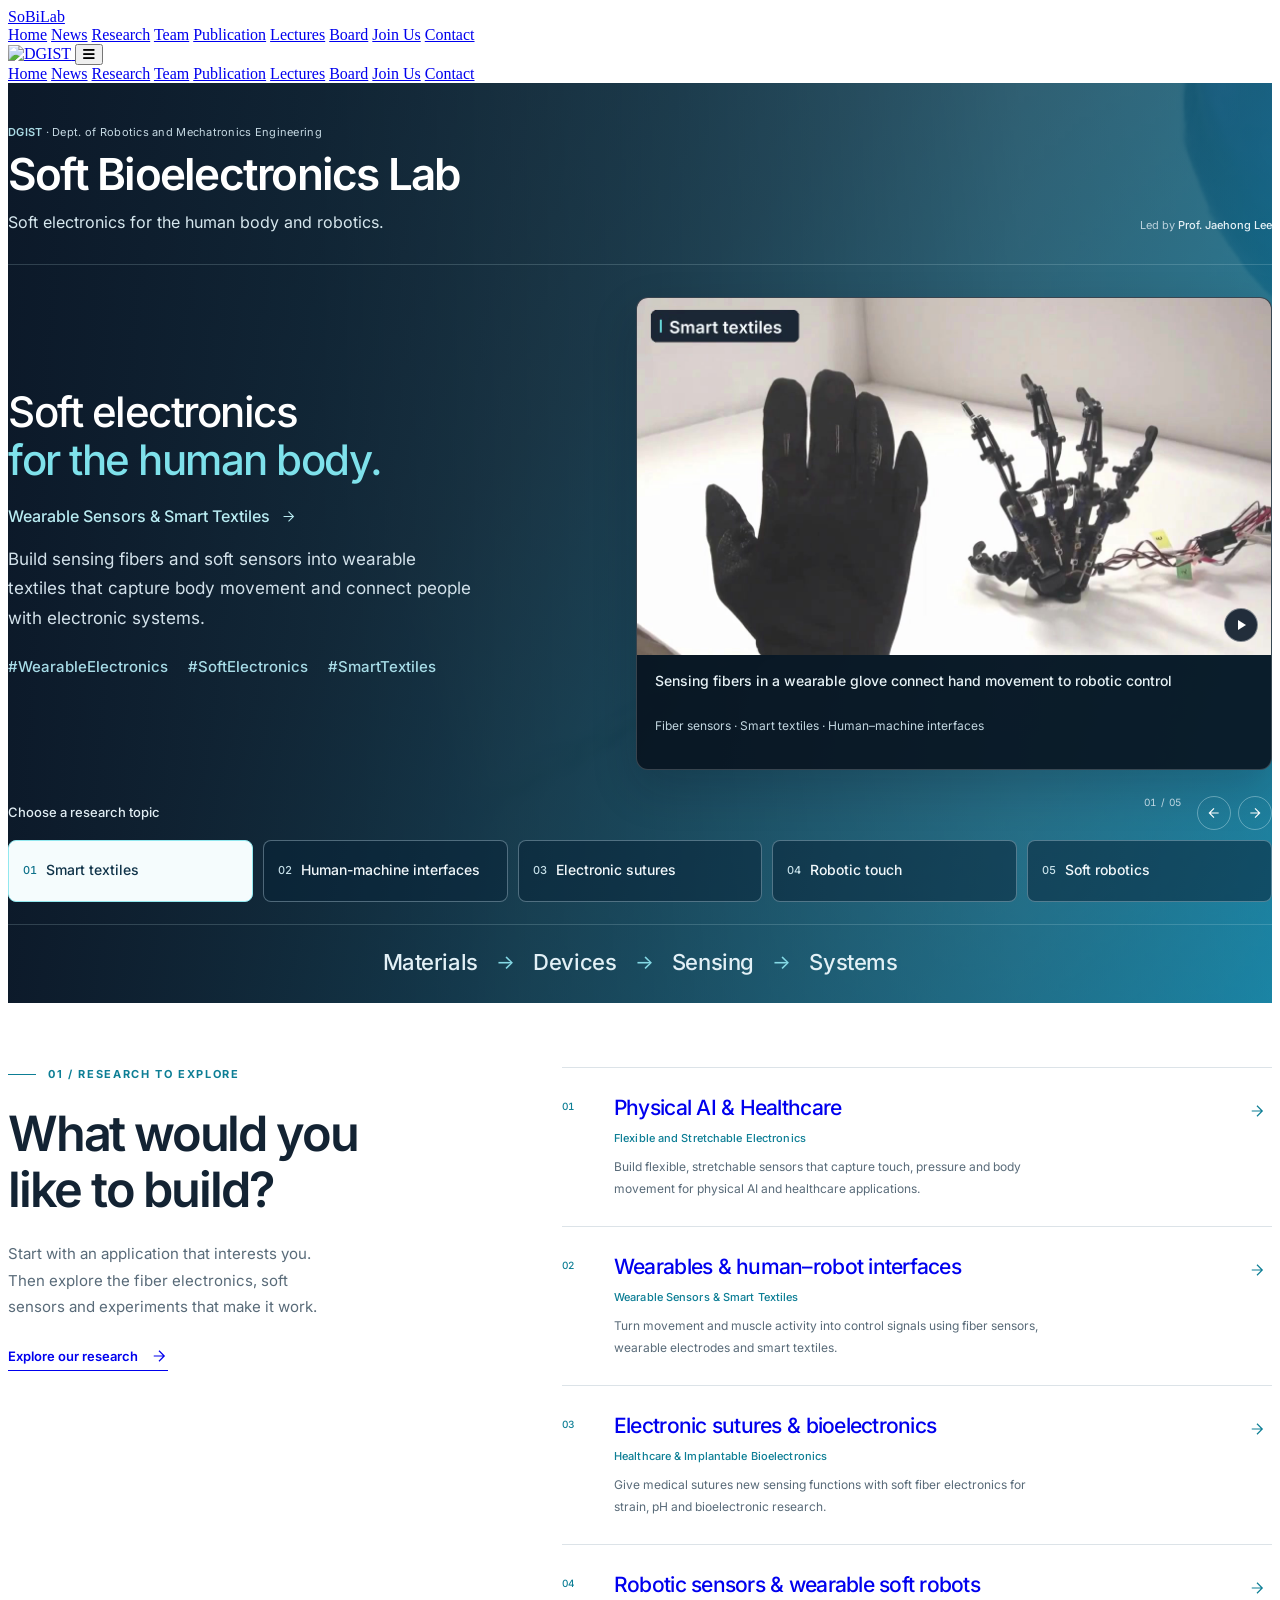
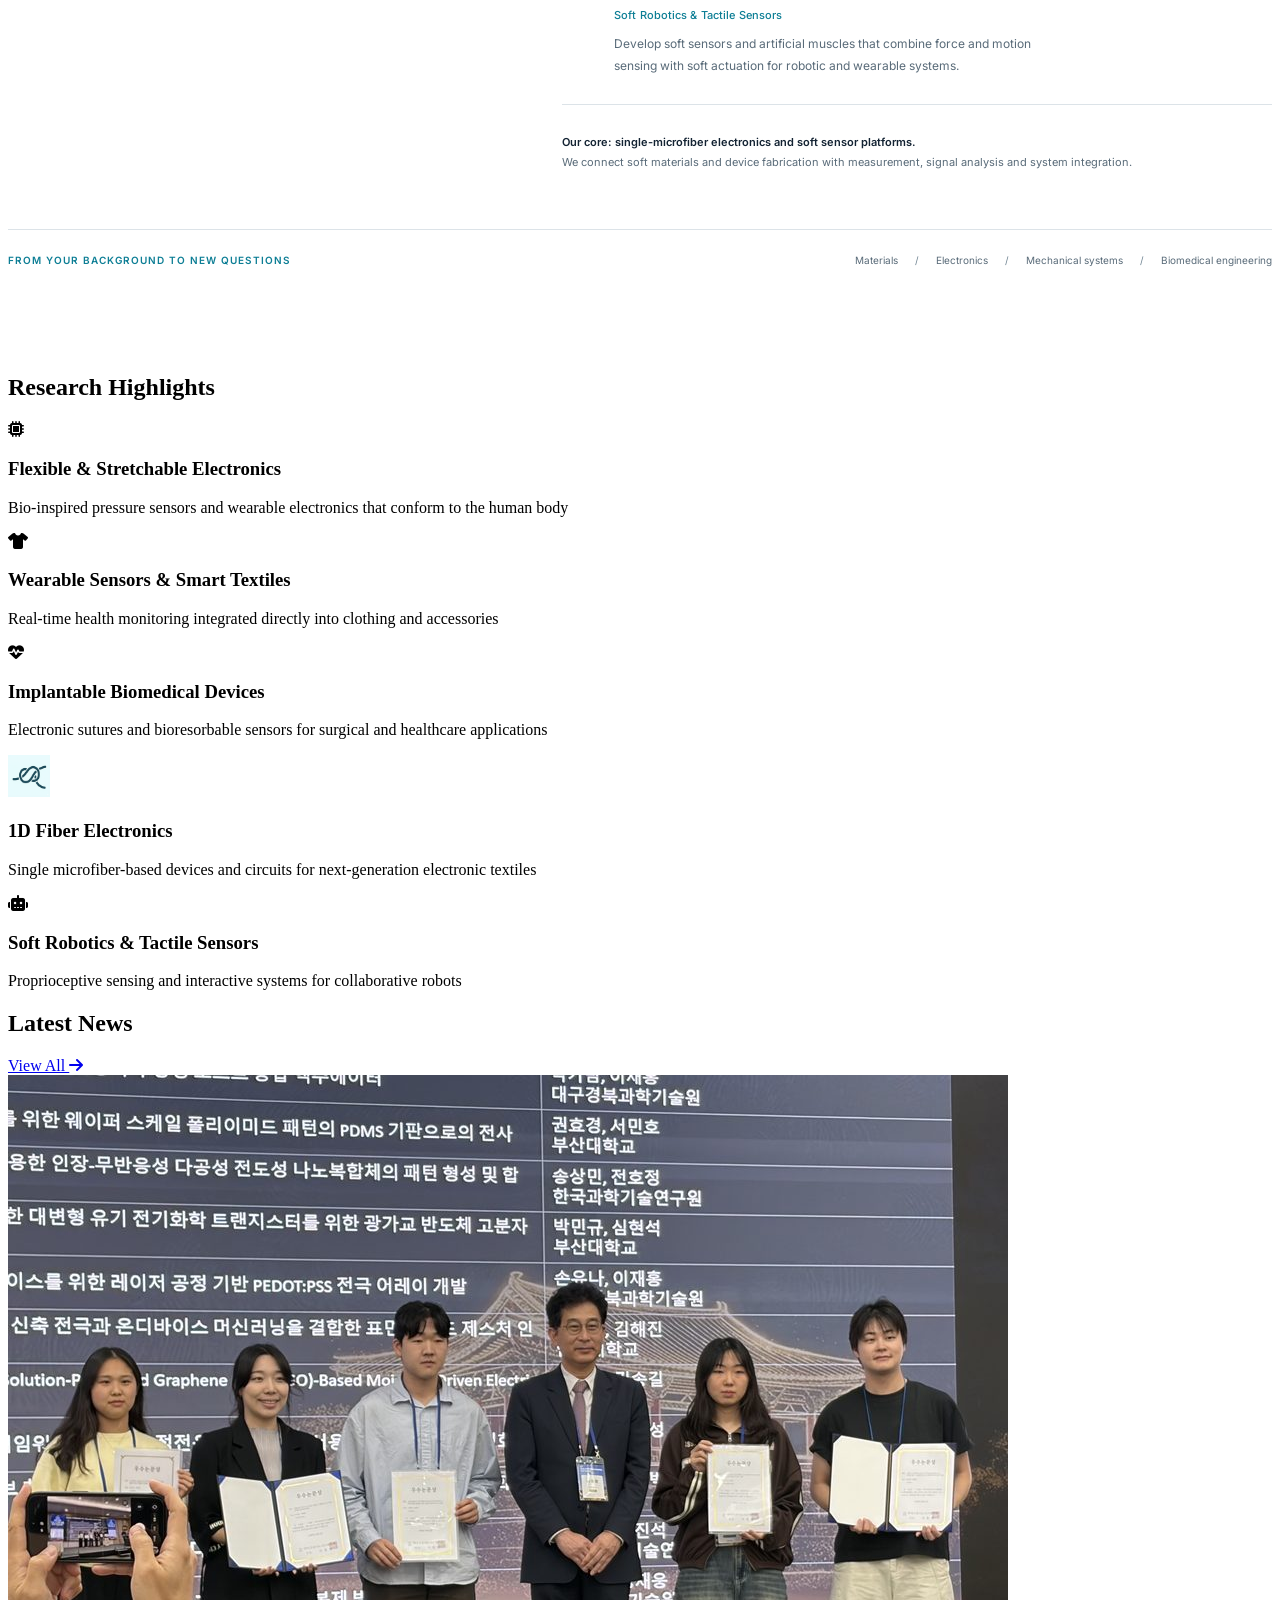
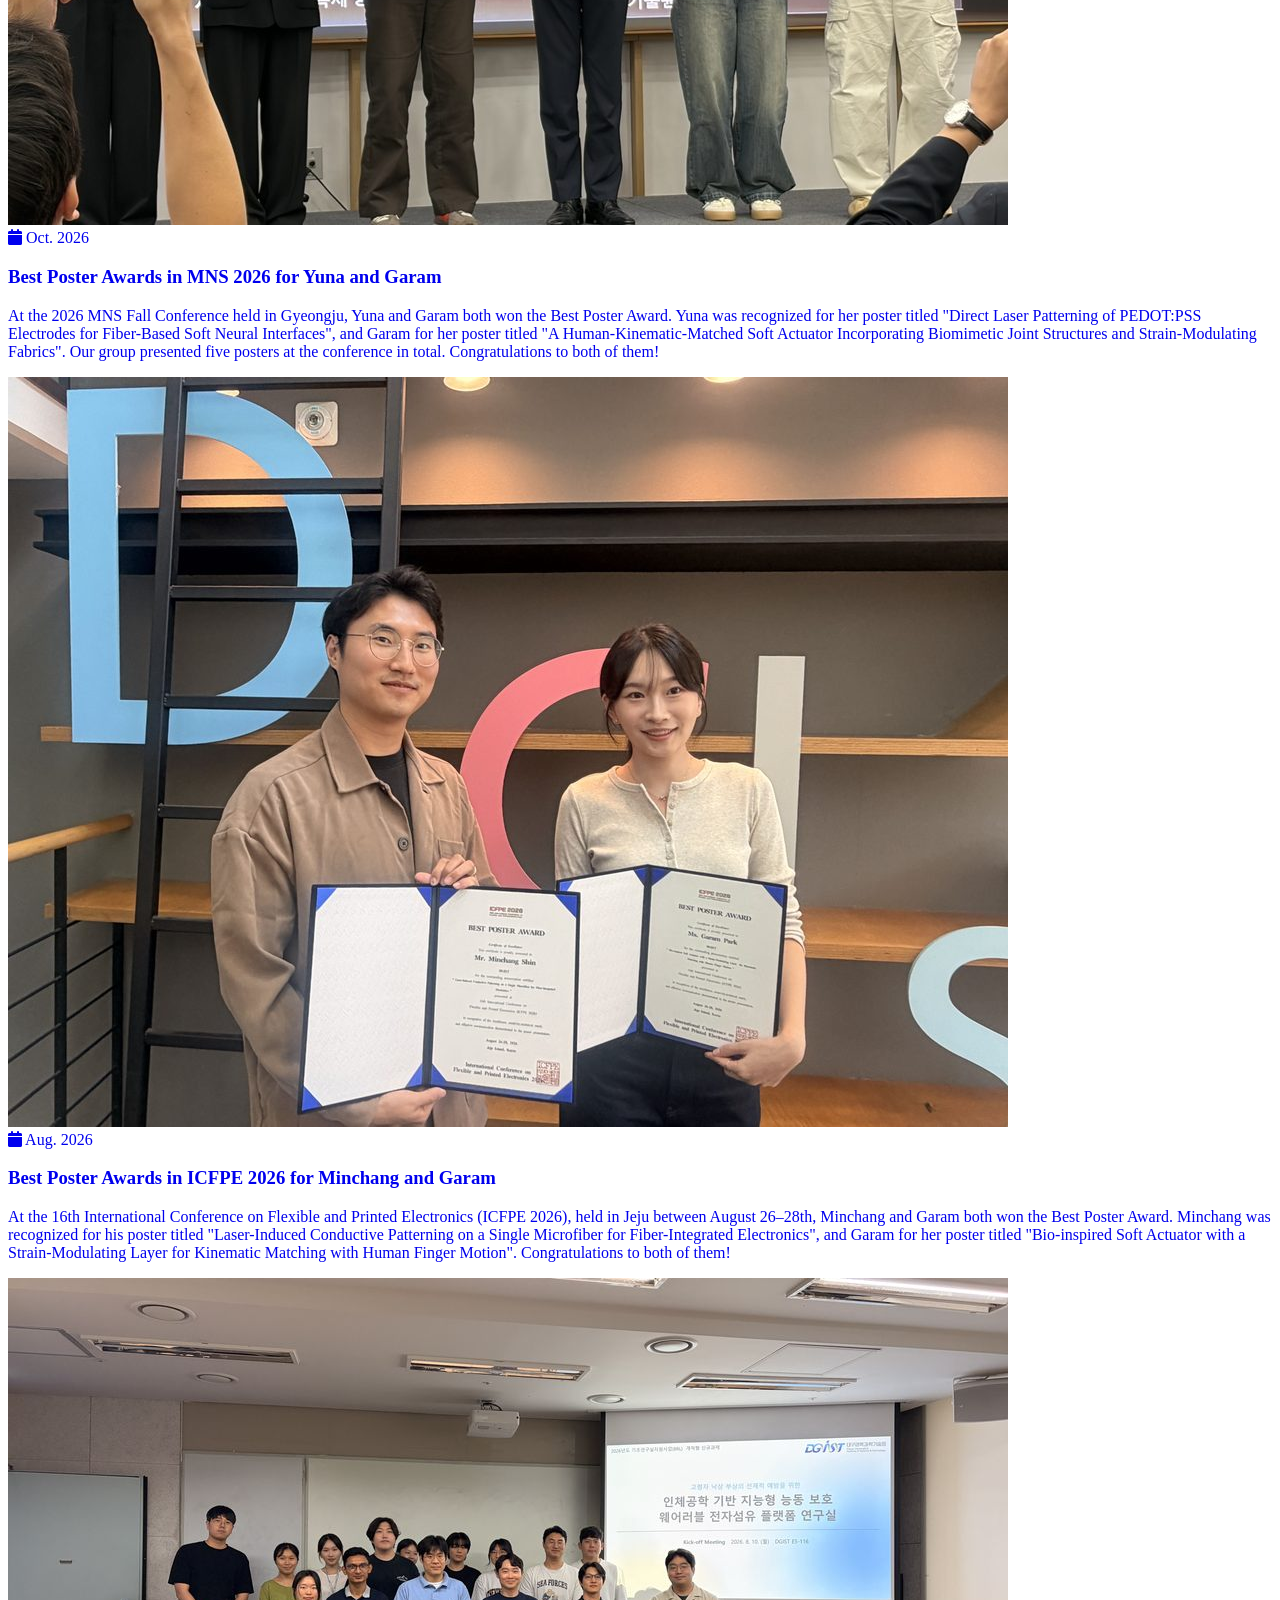
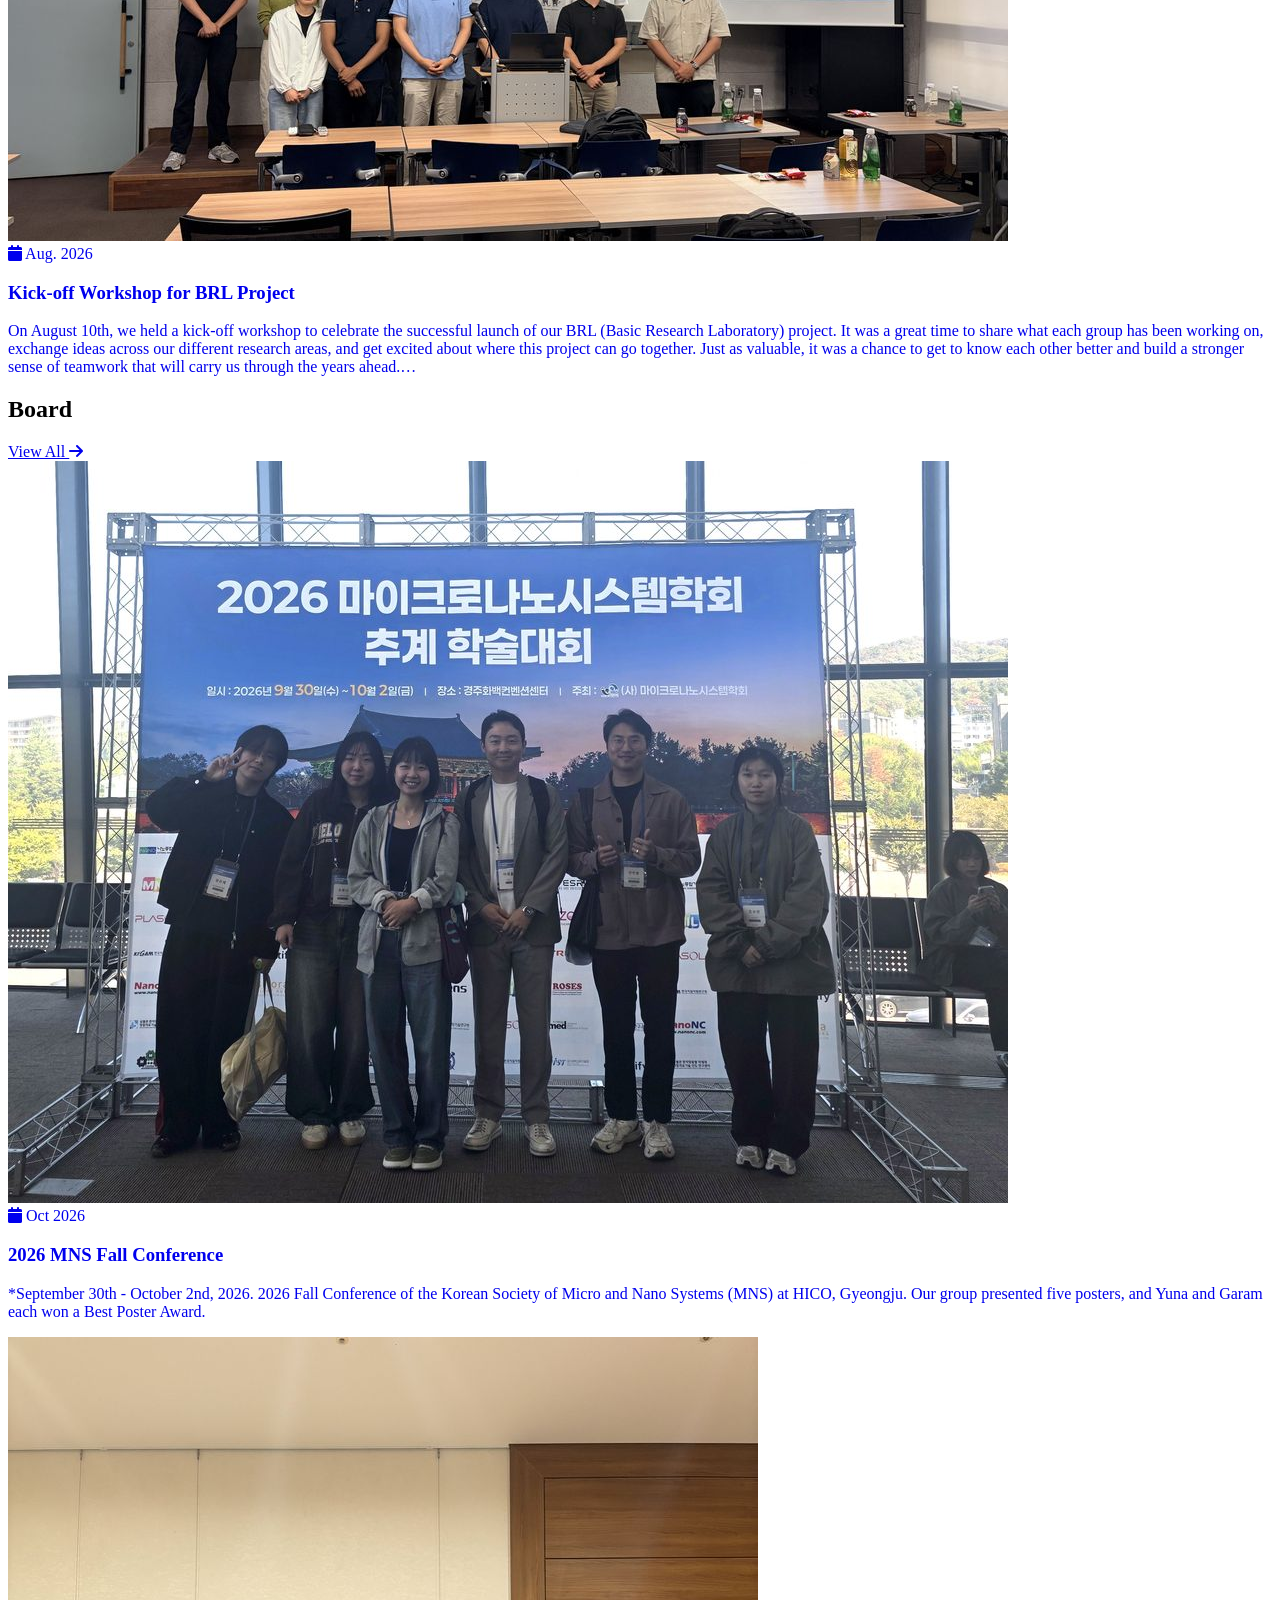
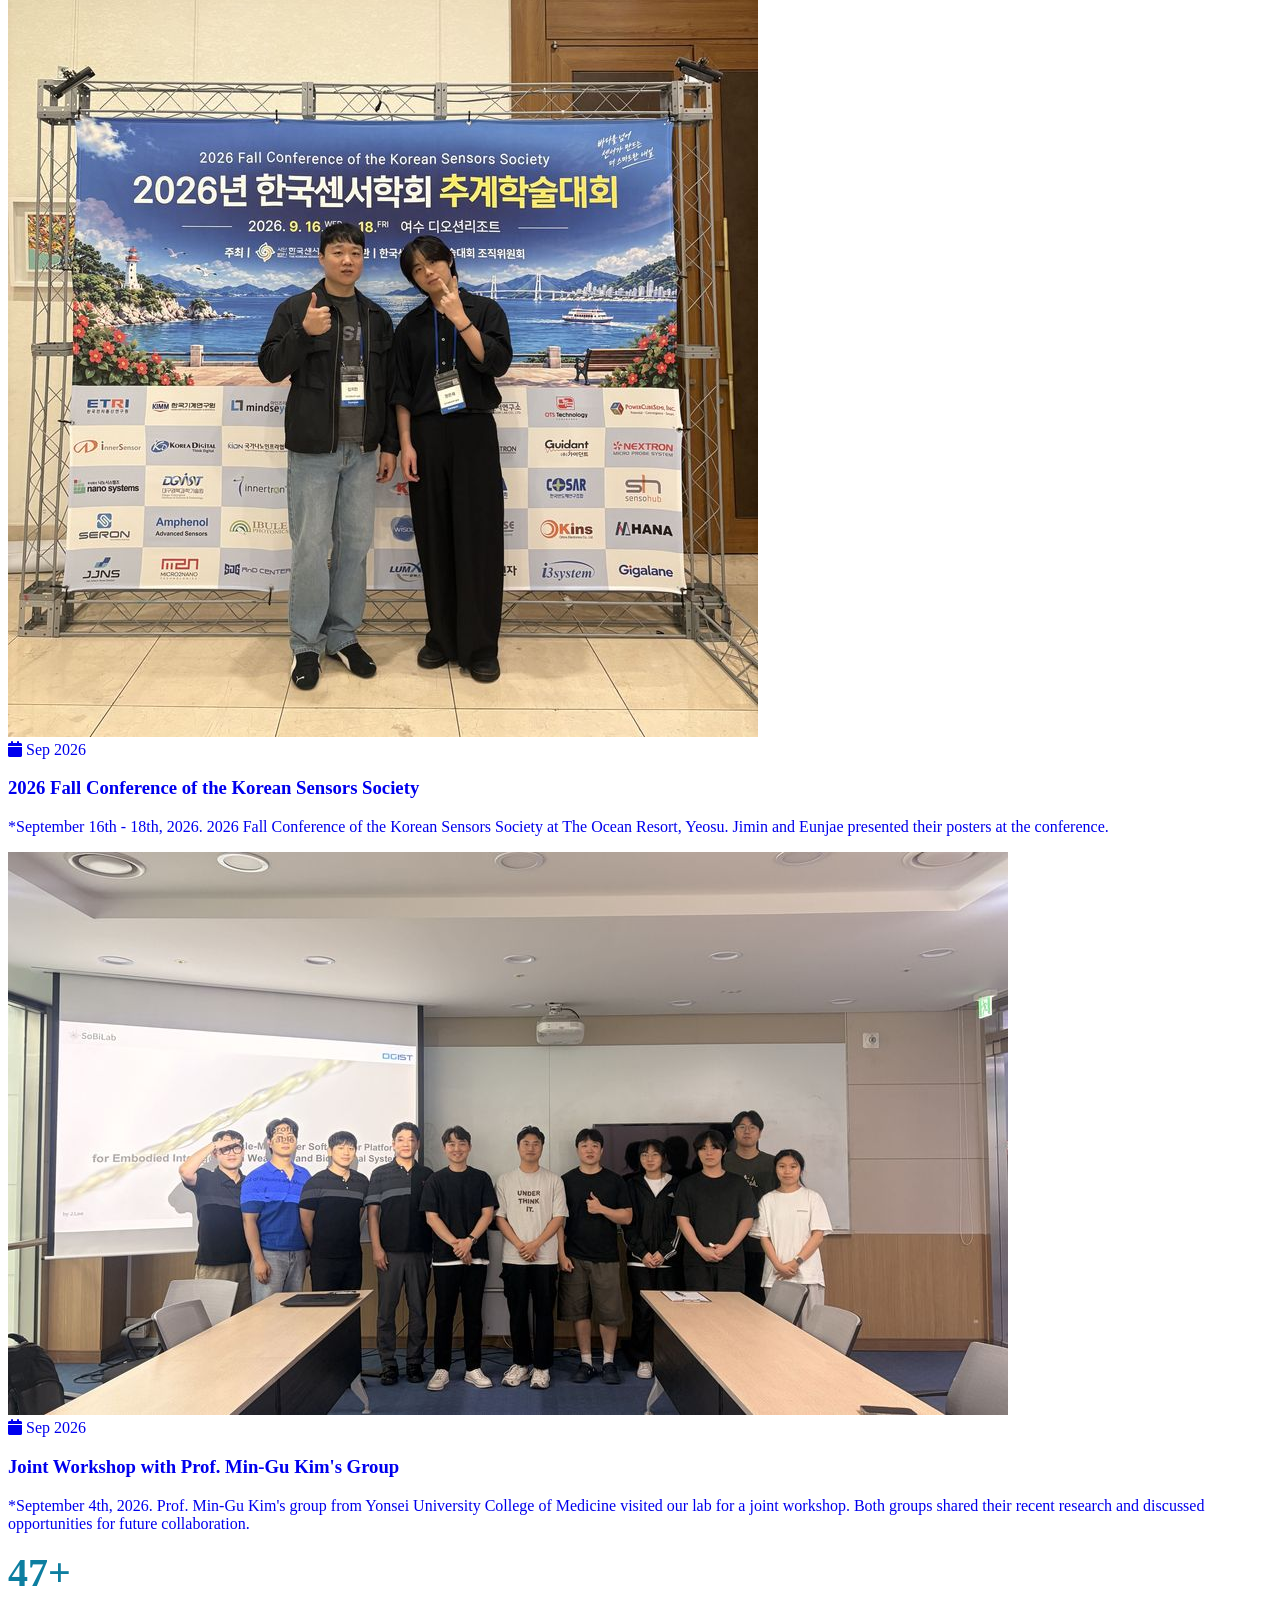
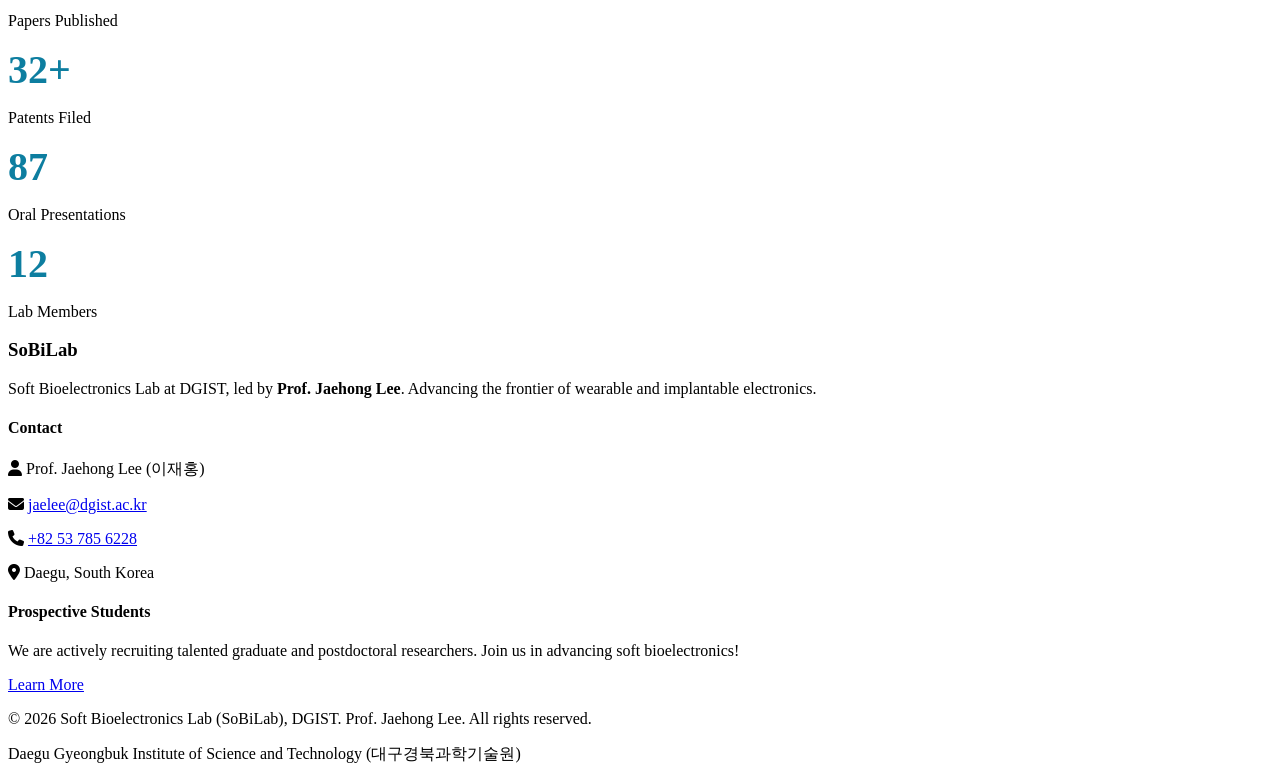
==== commit e1f26bea: "Add ENGE 2026 invited talk on November 16 Record Jaehong Lee's invited talk, verified against the of" ====
--- a/index.html
+++ b/index.html
@@ -479,7 +479,7 @@
                     <p class="text-gray-600 dark:text-gray-400 text-lg font-semibold mt-2">Patents Filed</p>
                 </div>
                 <div class="fade-in">
-                    <div class="stat-number">86</div>
+                    <div class="stat-number">87</div>
                     <p class="text-gray-600 dark:text-gray-400 text-lg font-semibold mt-2">Oral Presentations</p>
                 </div>
                 <div class="fade-in">
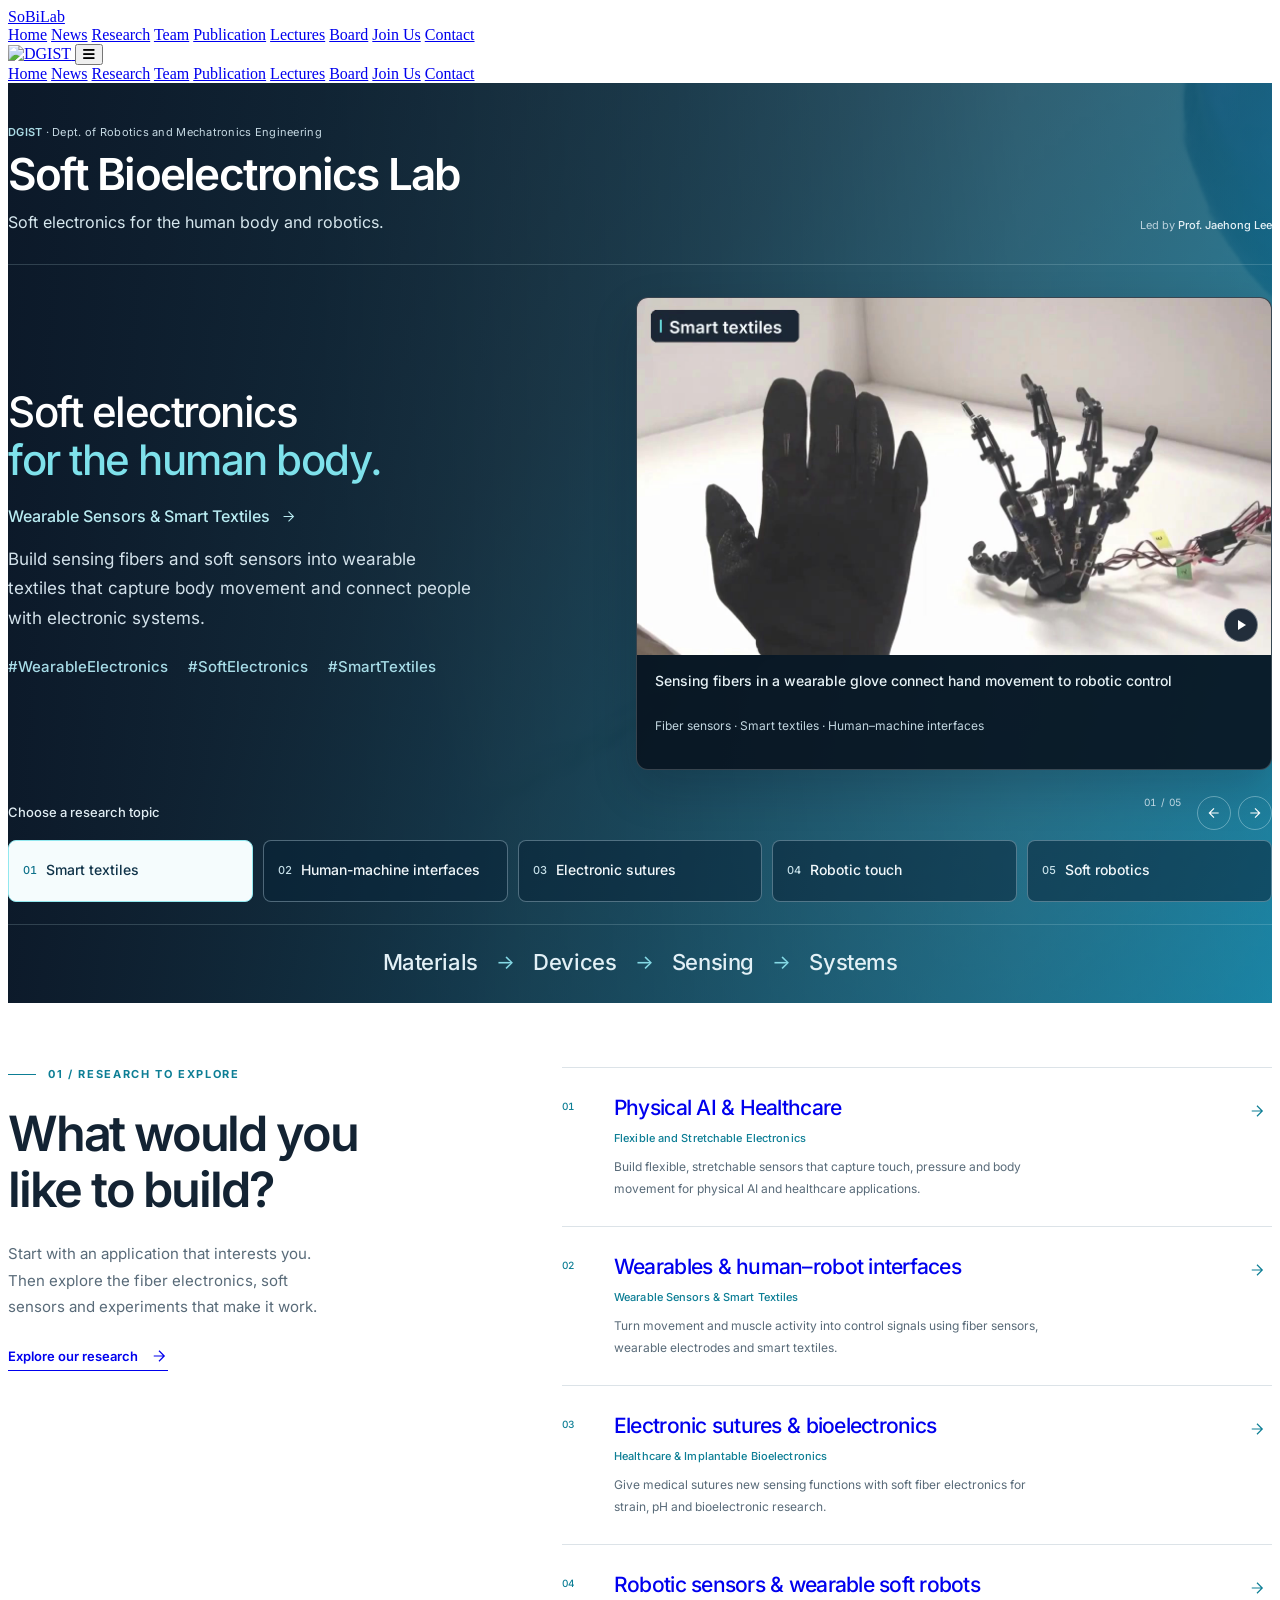
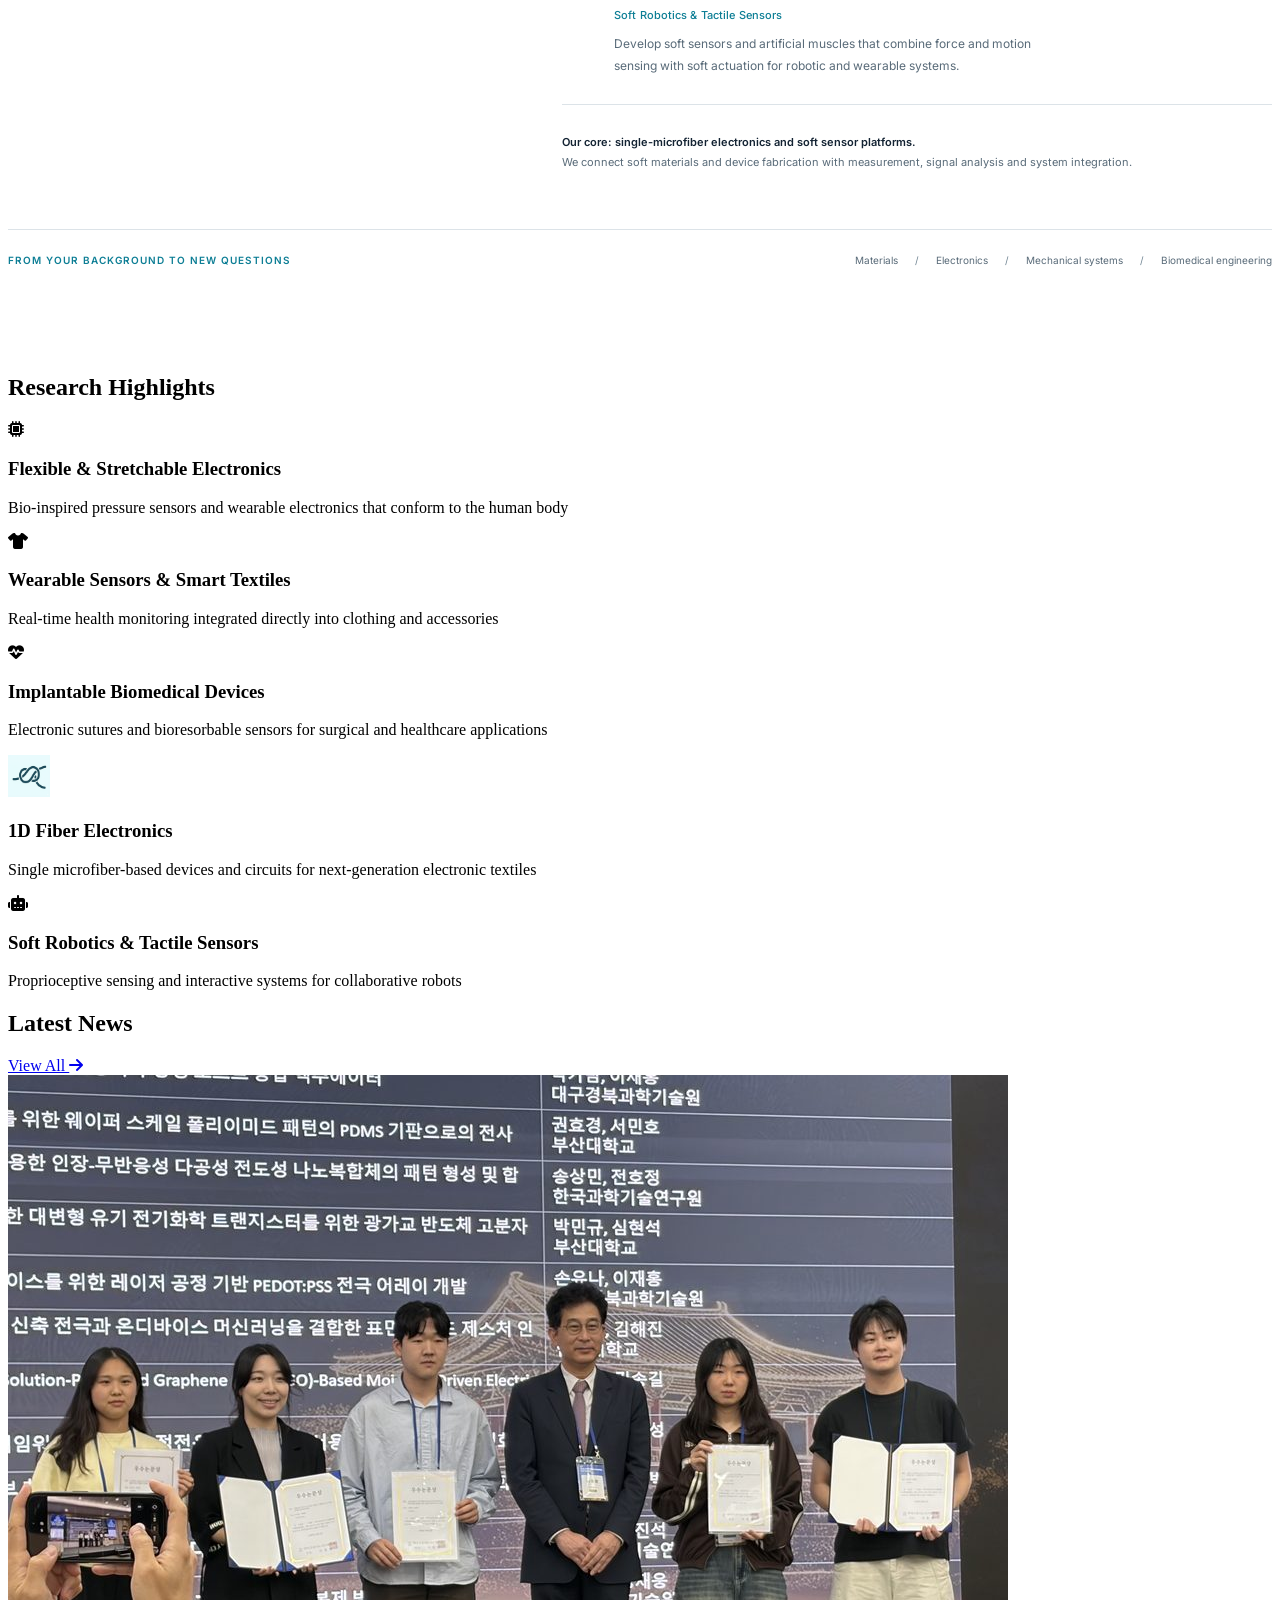
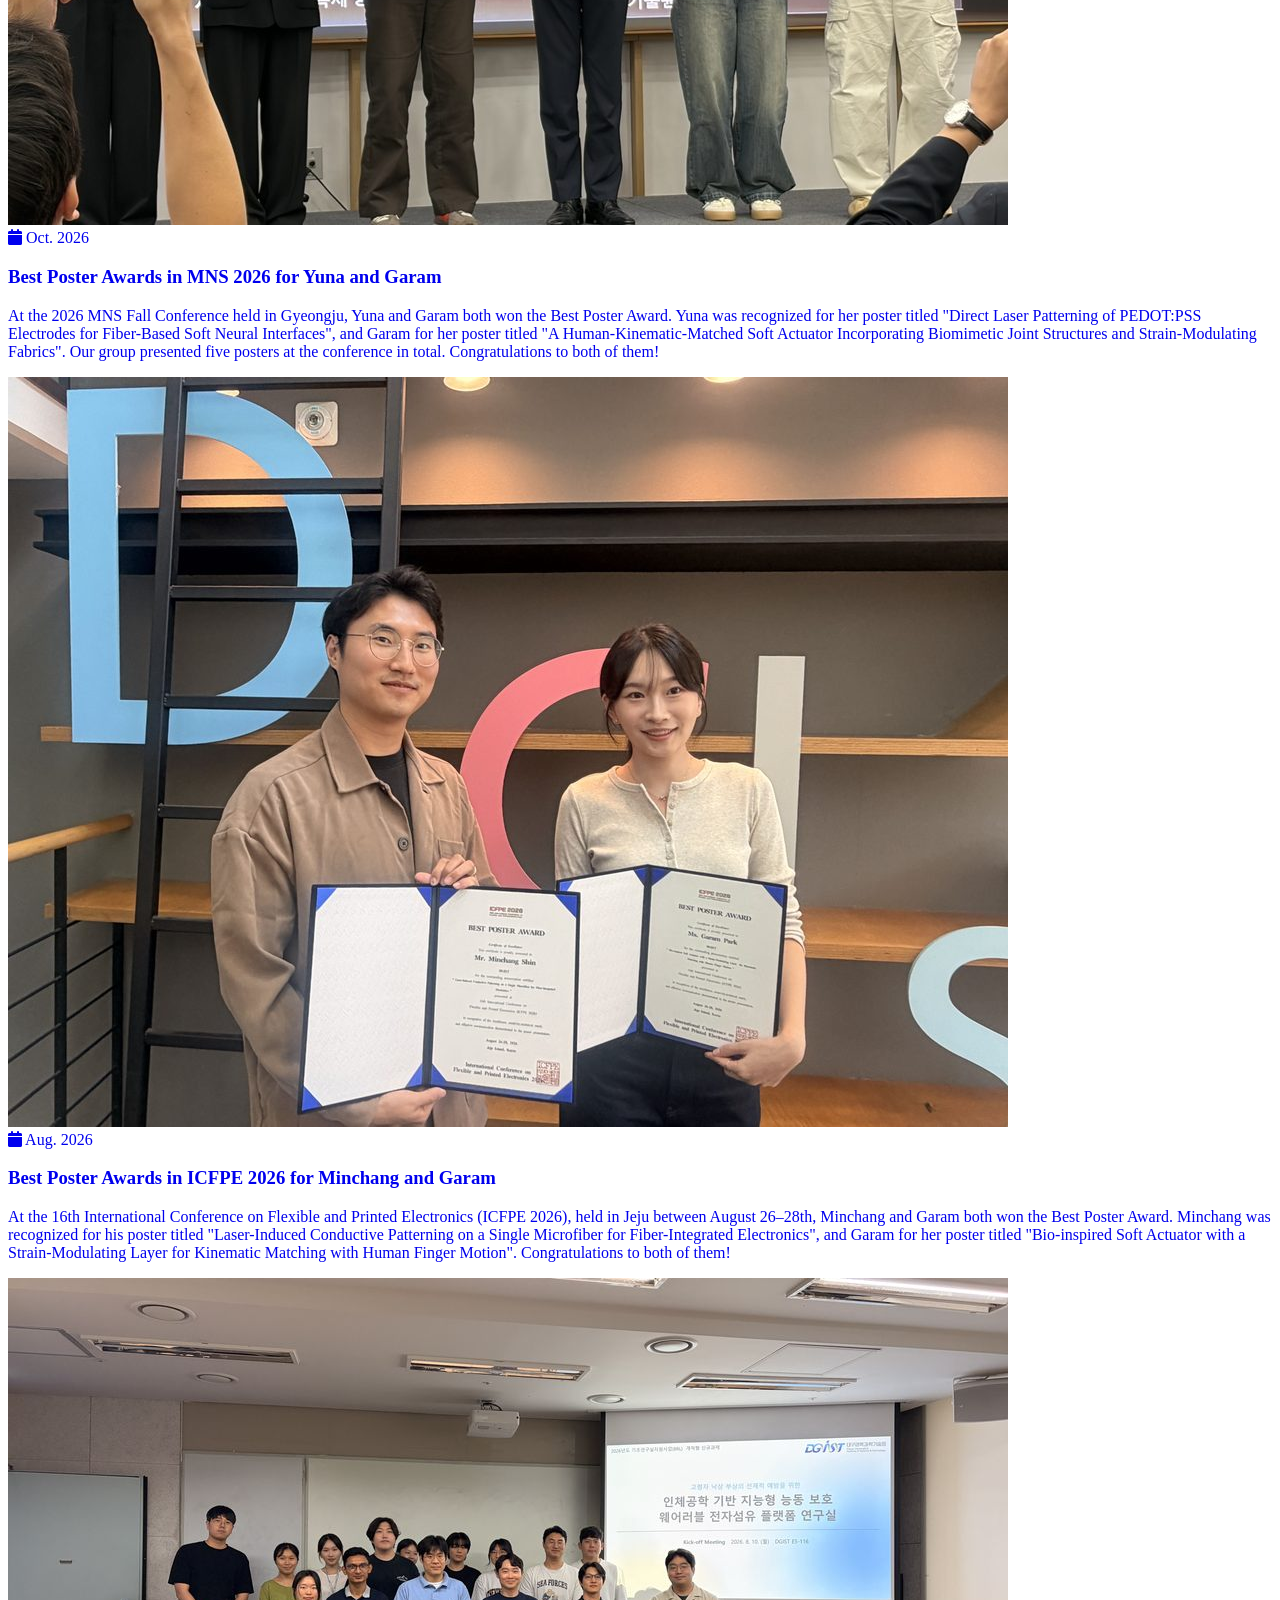
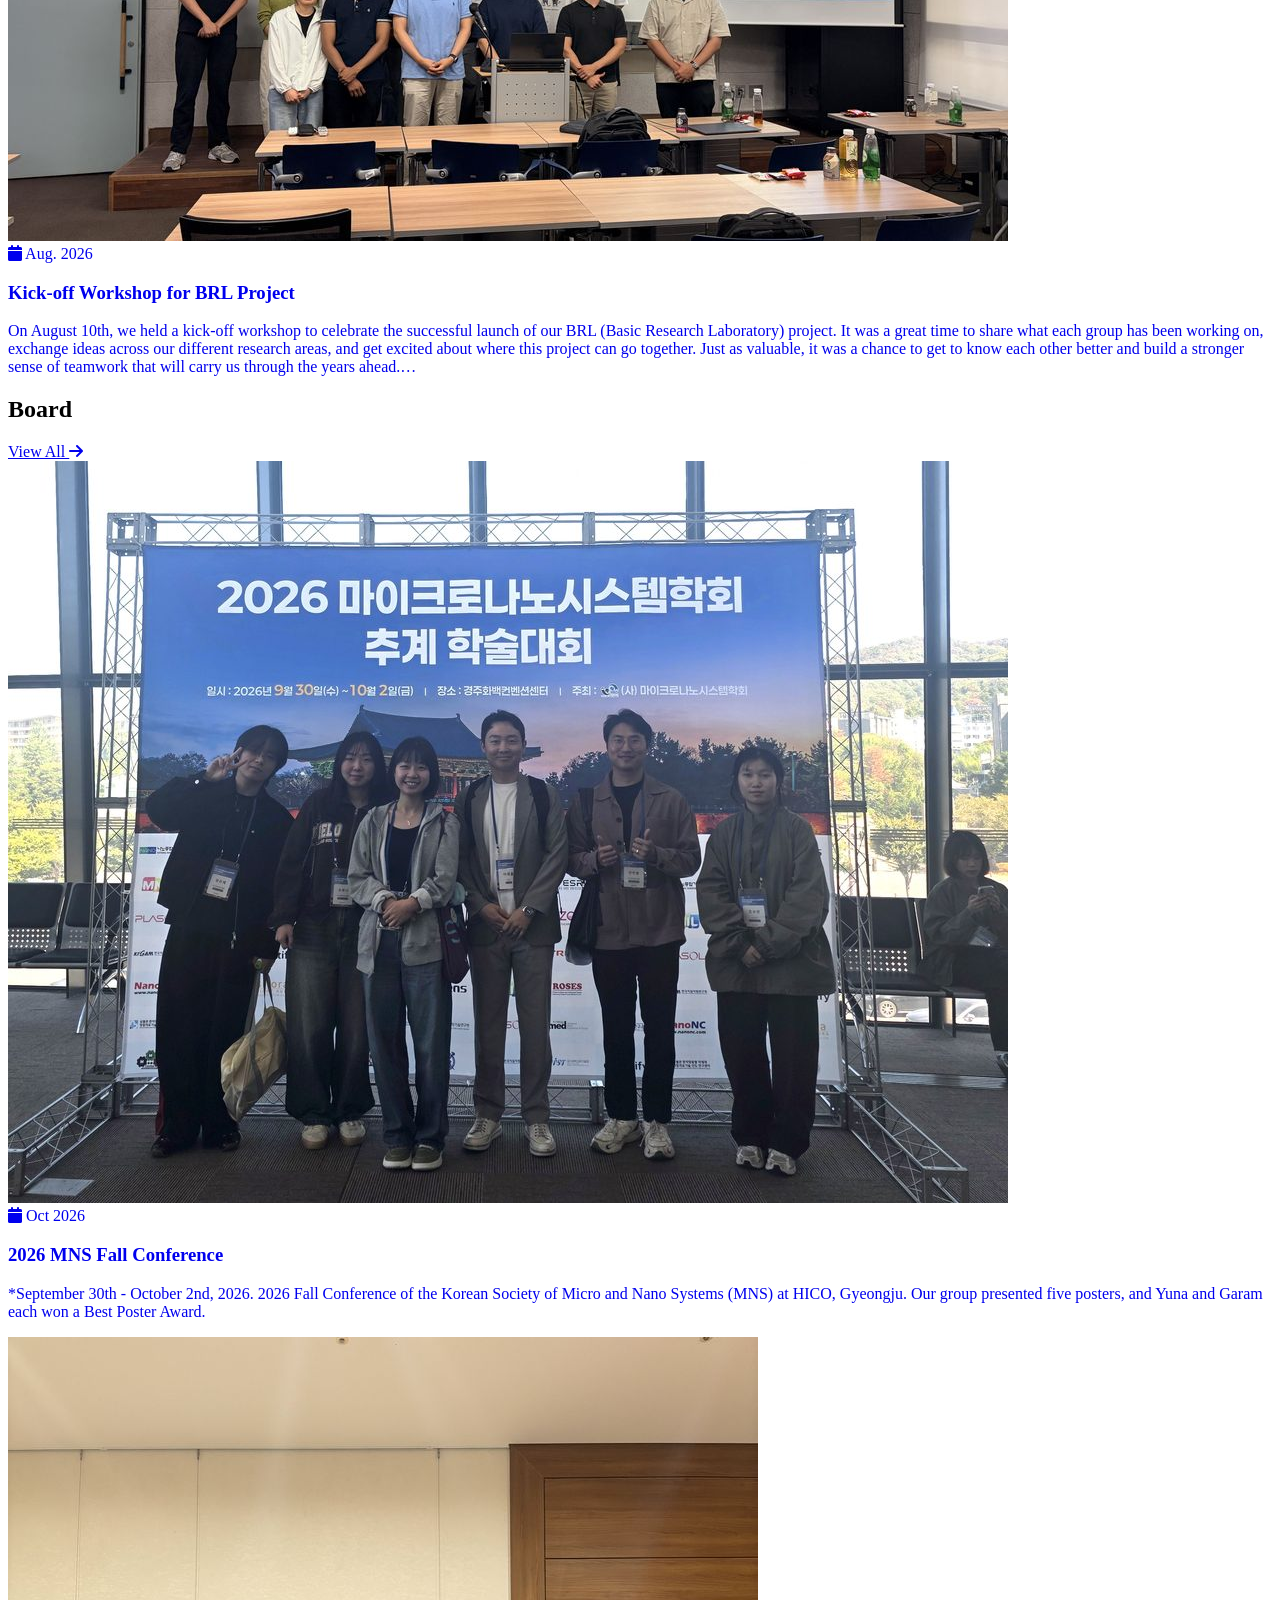
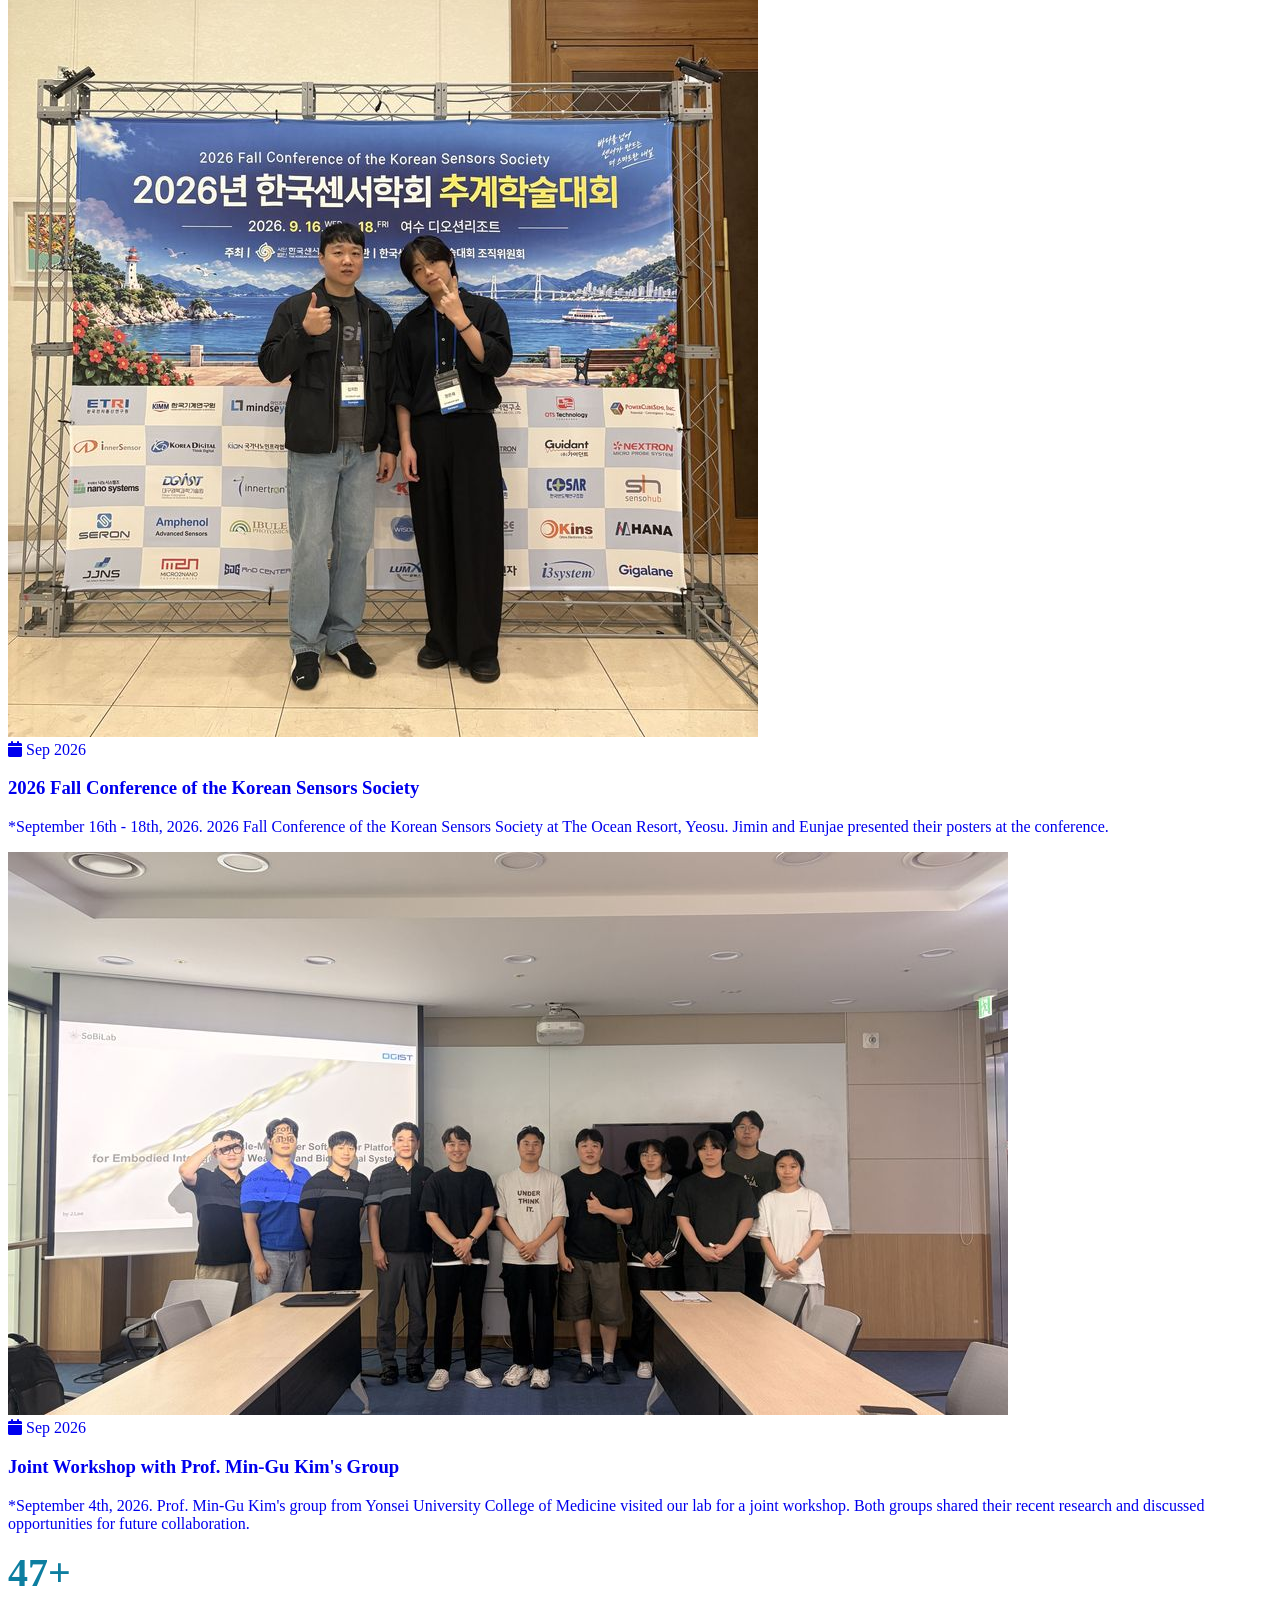
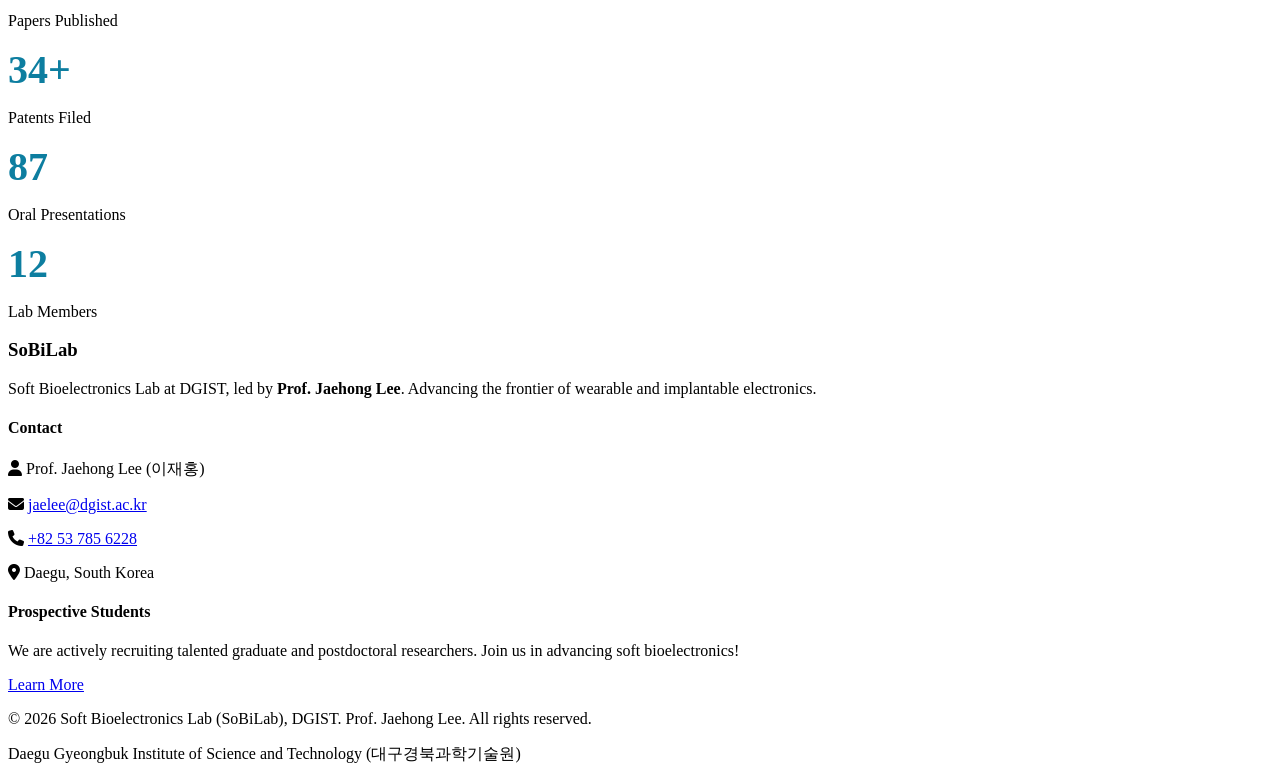
==== commit 743b72f4: "Add November 2026 domestic patent application Record KR application 10-2026-0229402 as pending and s" ====
--- a/index.html
+++ b/index.html
@@ -475,7 +475,7 @@
                     <p class="text-gray-600 dark:text-gray-400 text-lg font-semibold mt-2">Papers Published</p>
                 </div>
                 <div class="fade-in">
-                    <div class="stat-number">32+</div>
+                    <div class="stat-number">34+</div>
                     <p class="text-gray-600 dark:text-gray-400 text-lg font-semibold mt-2">Patents Filed</p>
                 </div>
                 <div class="fade-in">
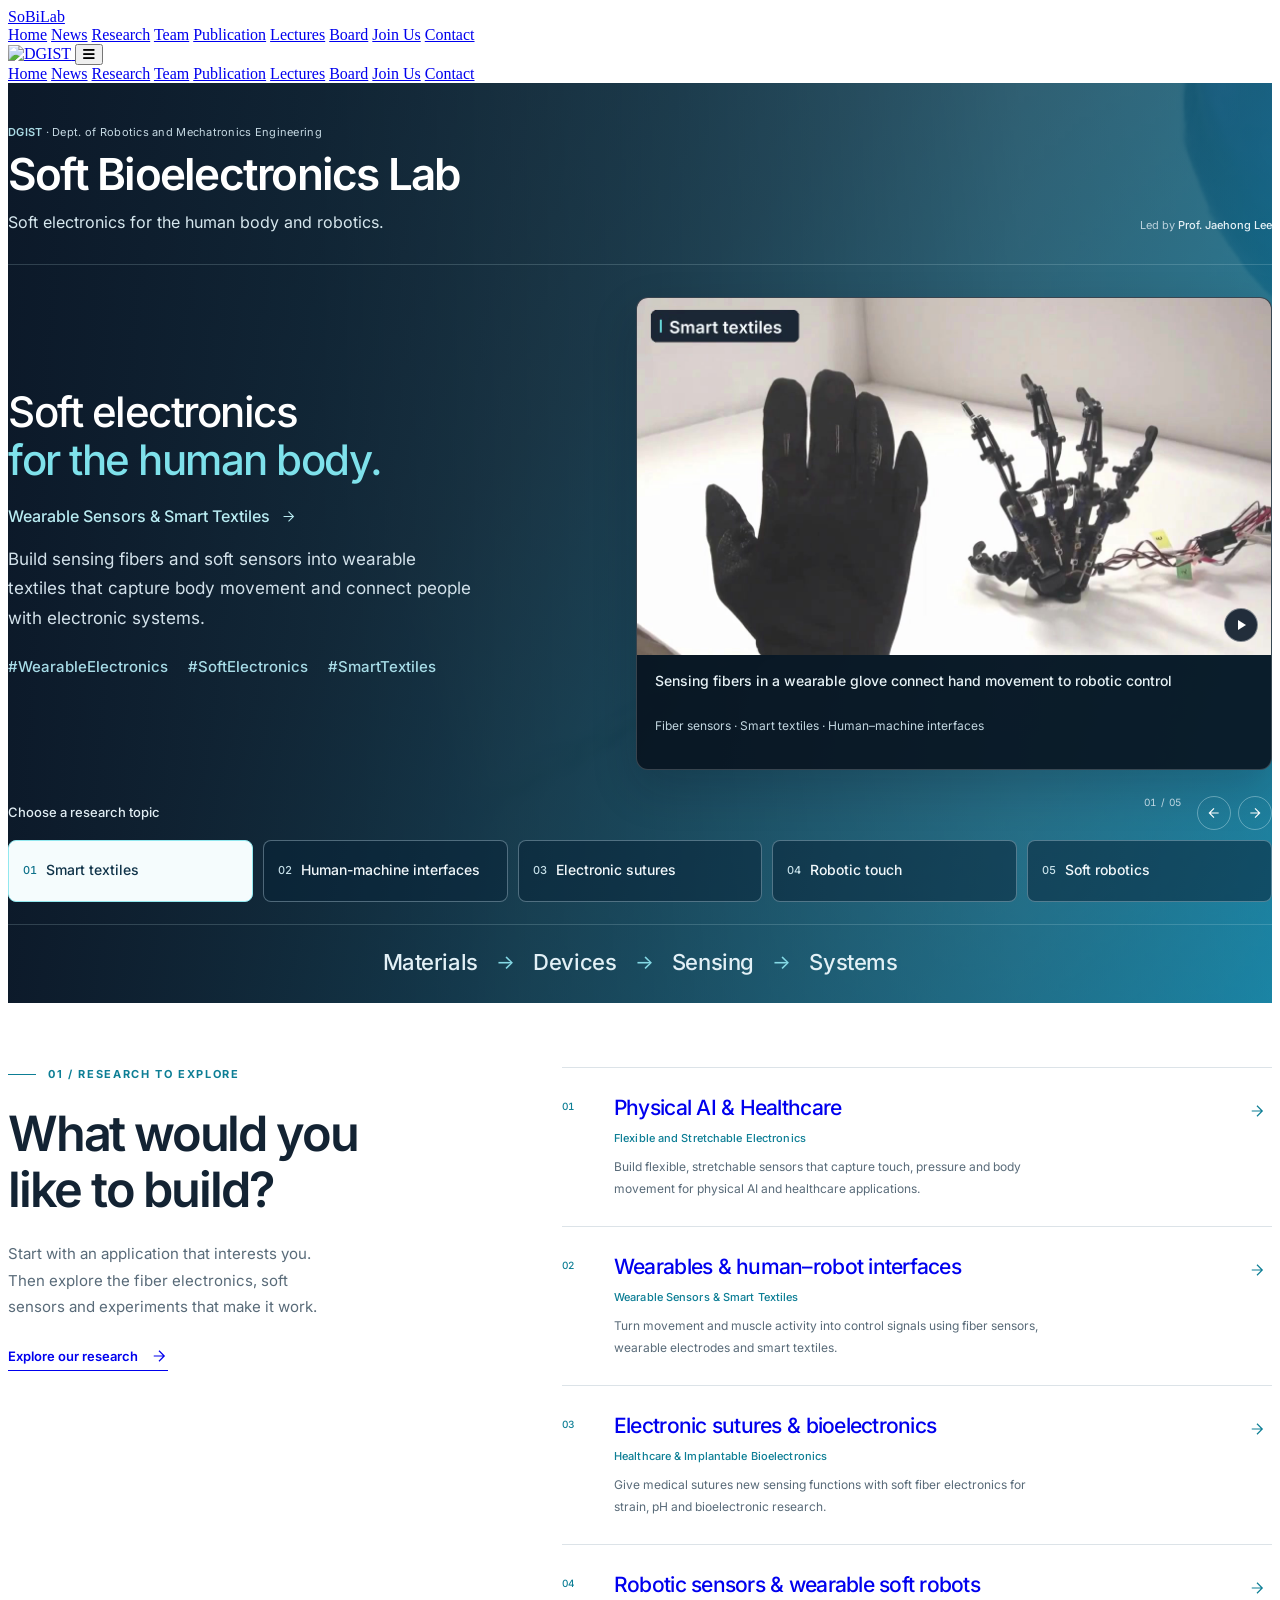
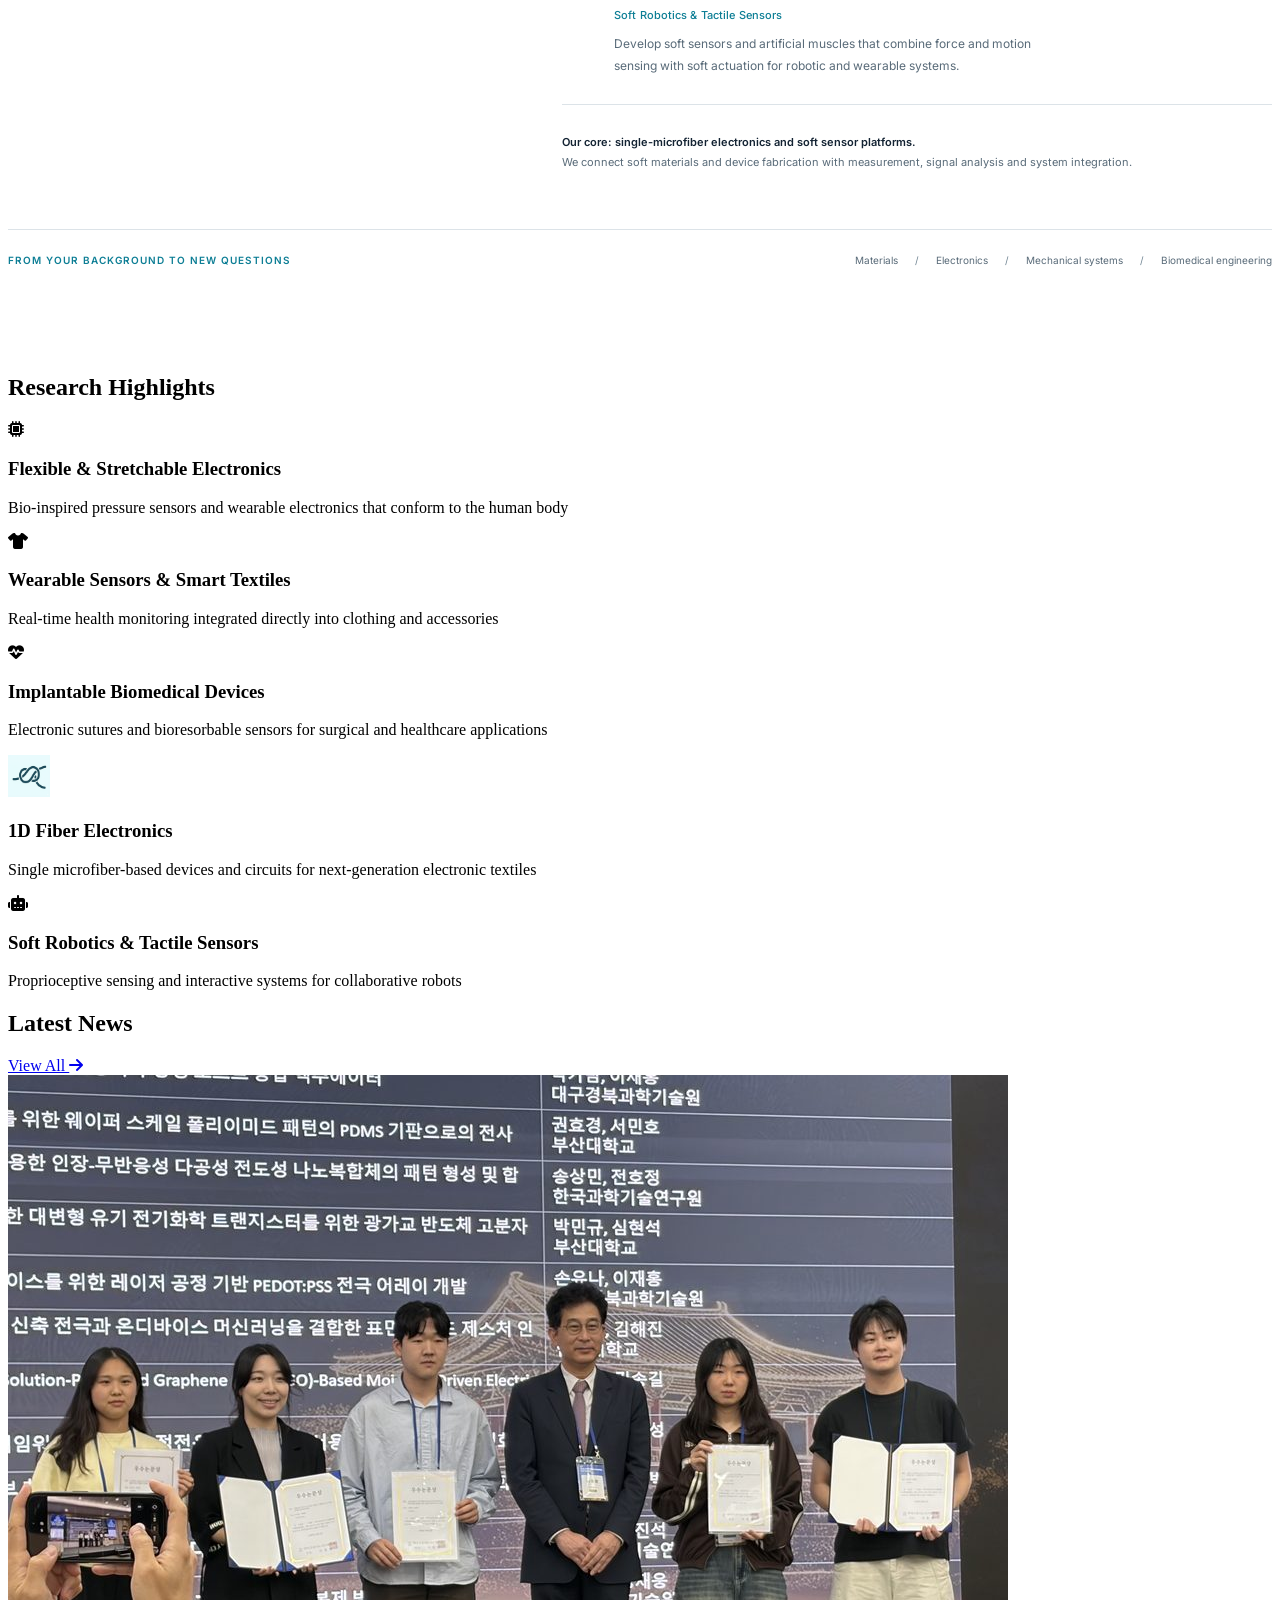
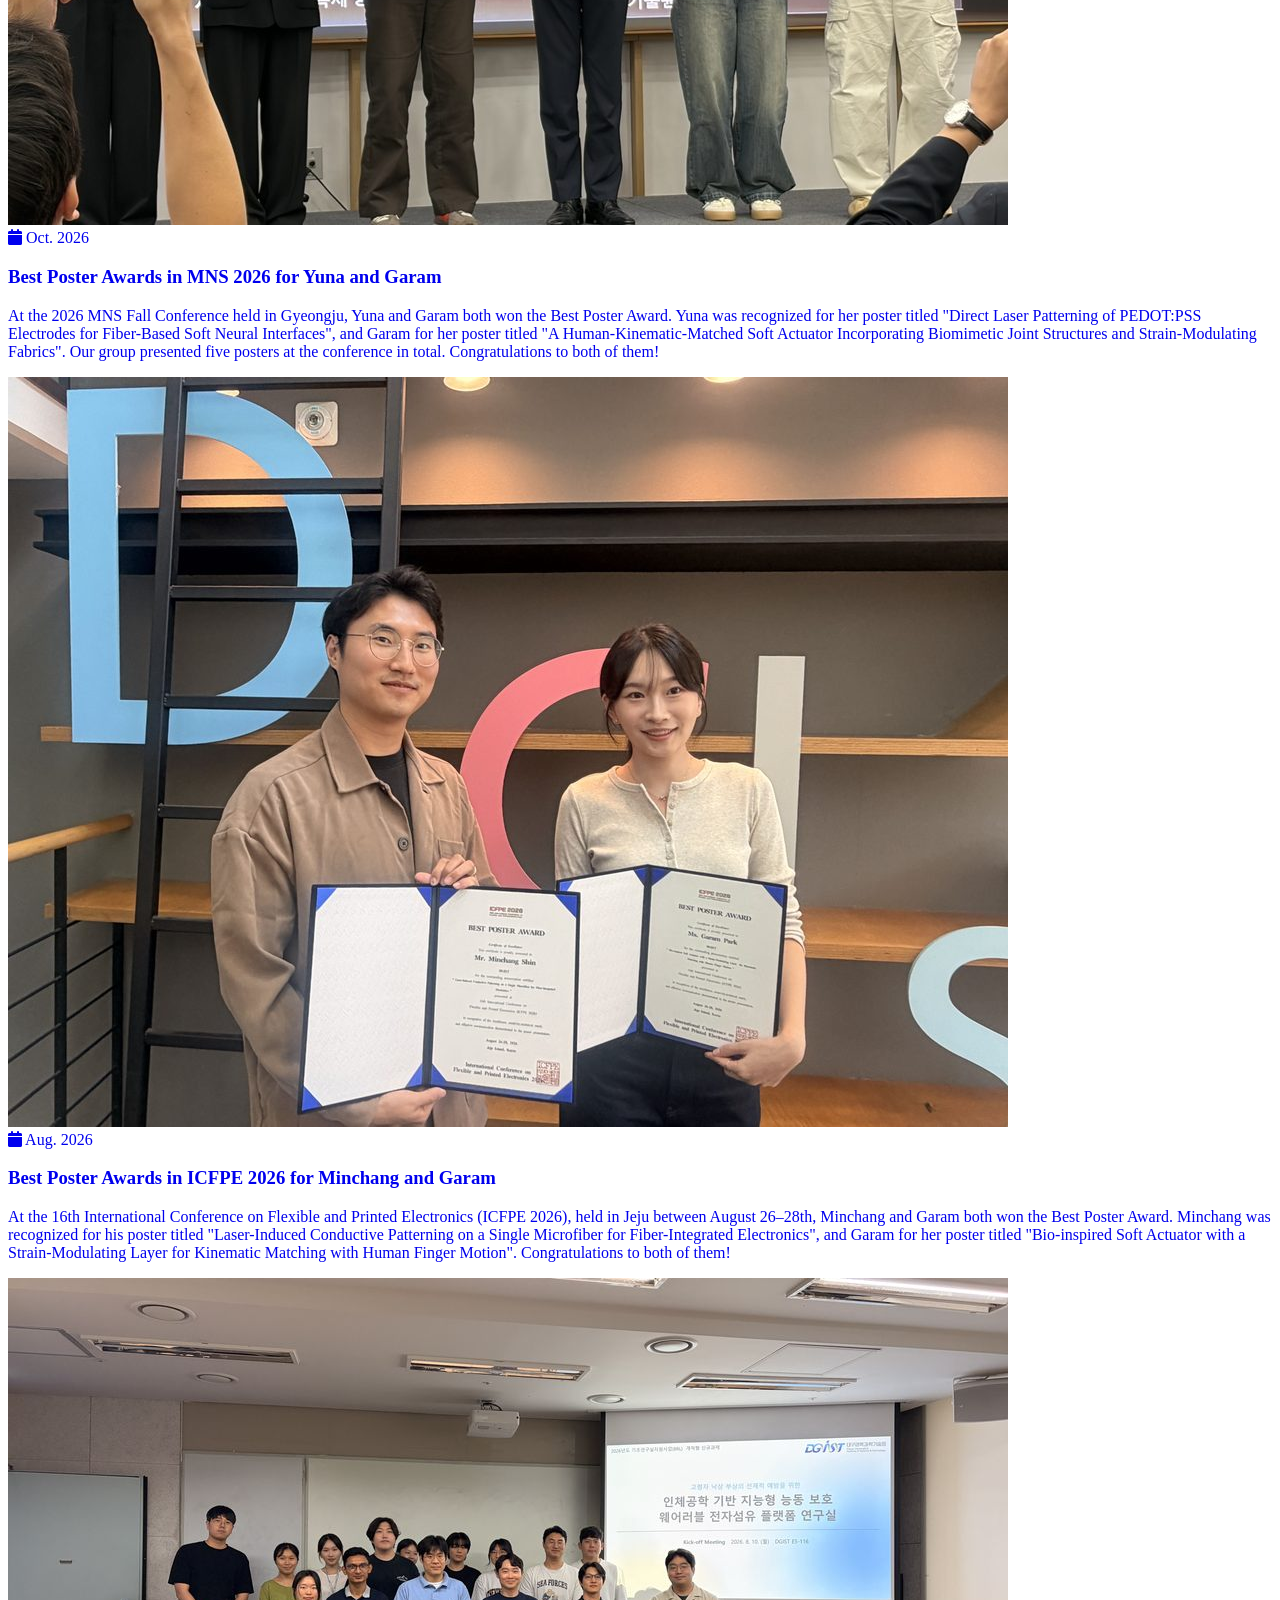
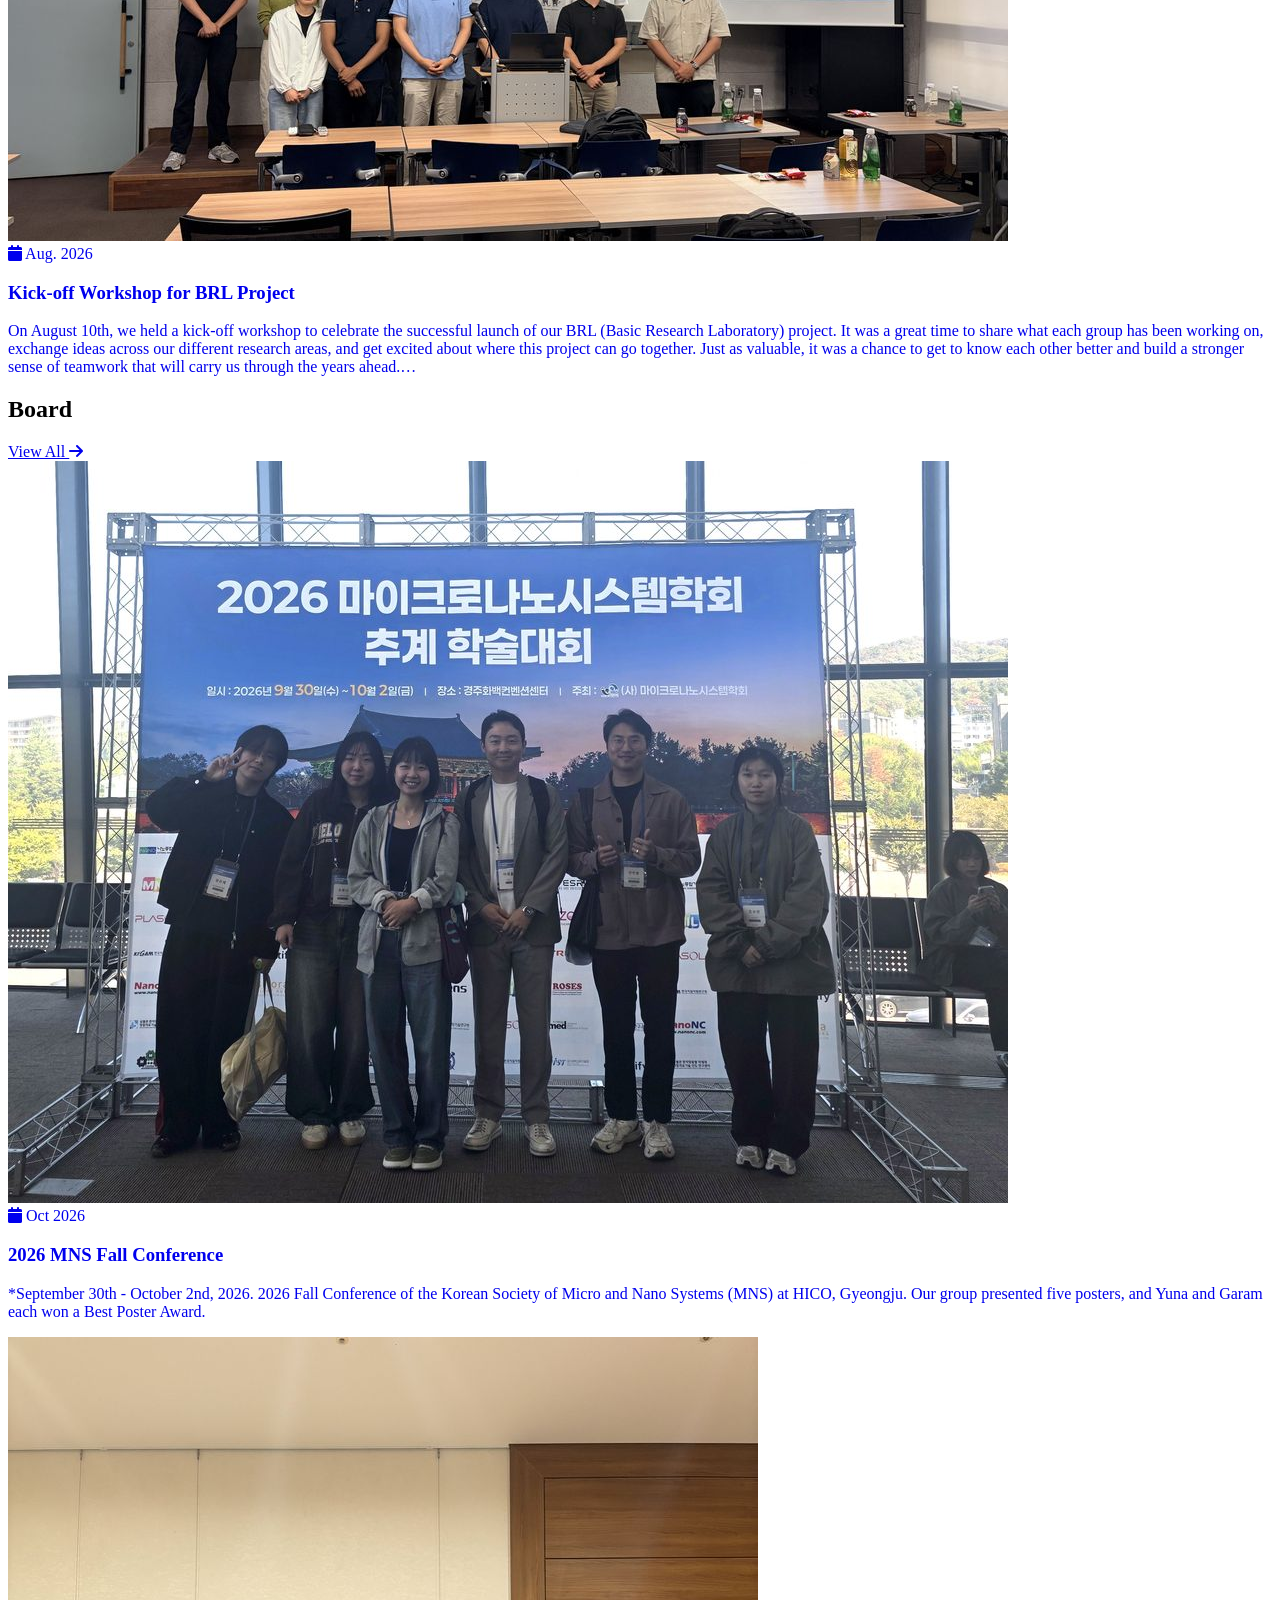
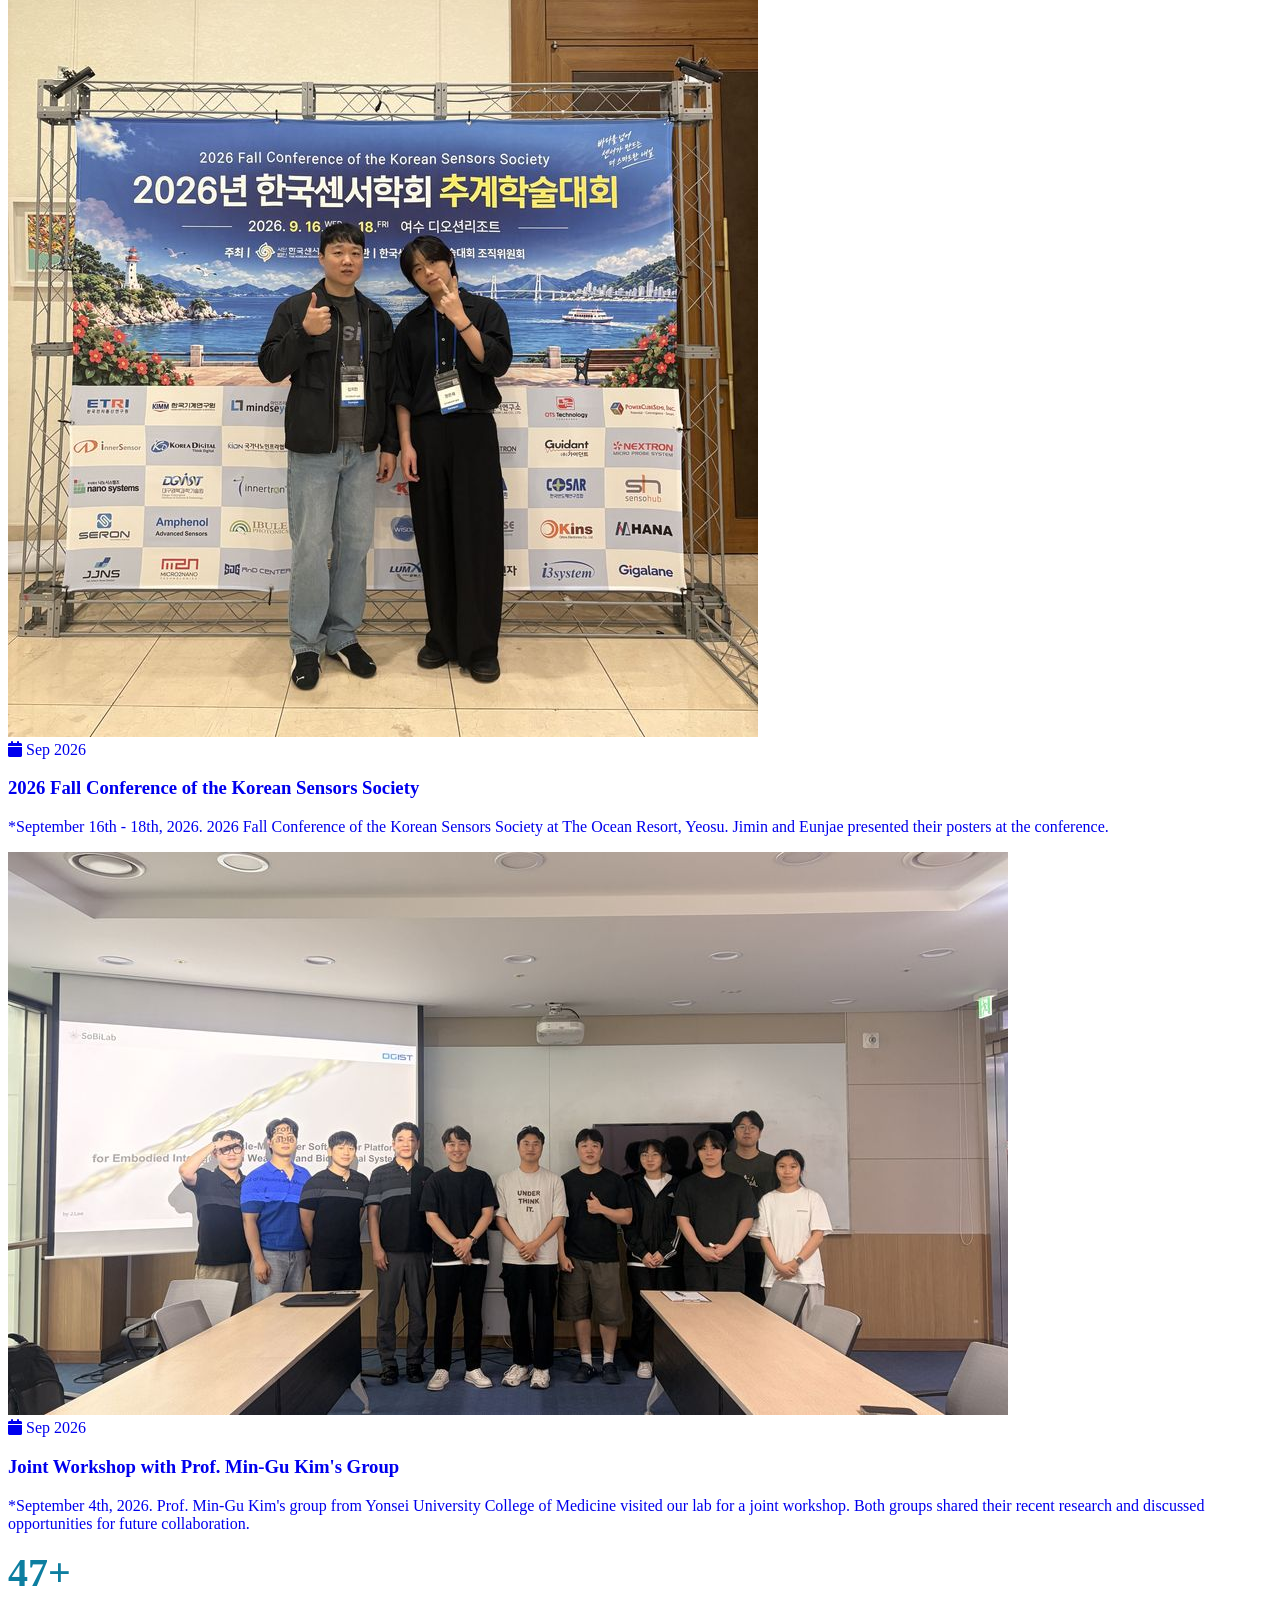
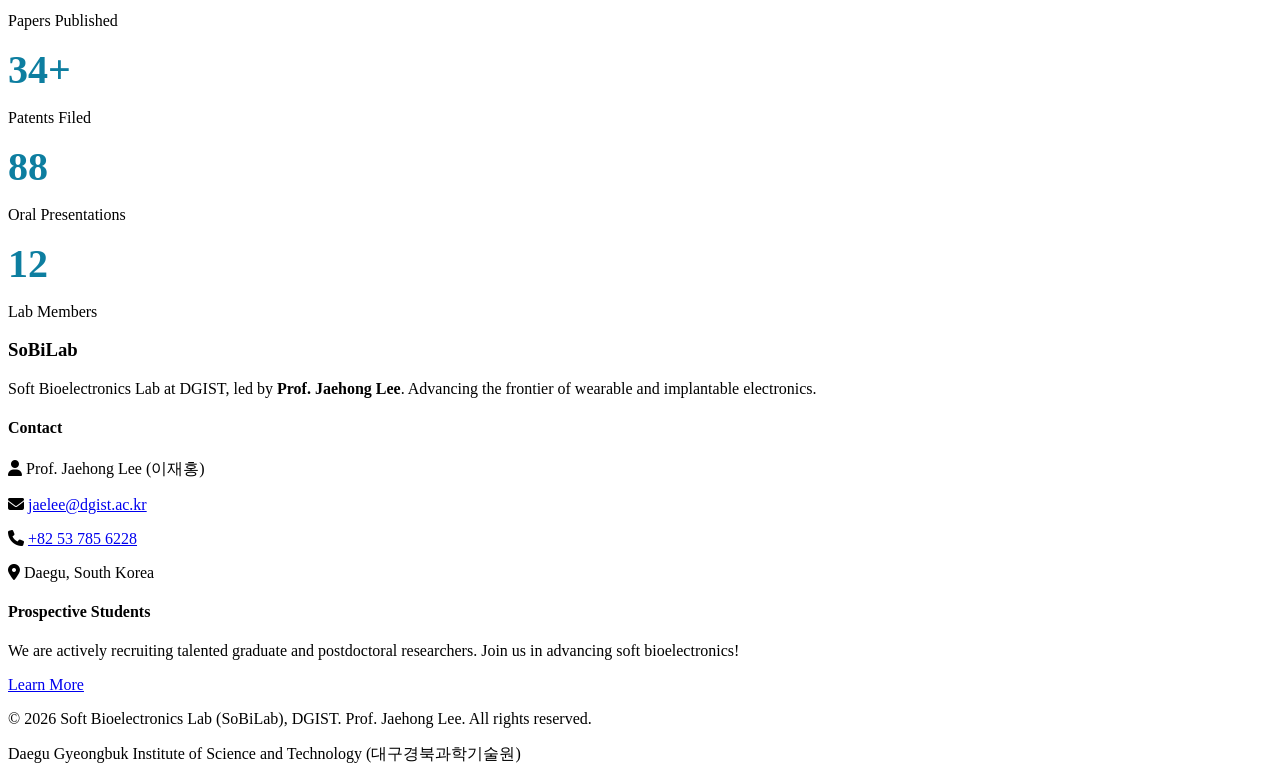
==== commit ce329a6d: "Add Smart & Soft 2026 invited talk Record the November 24 talk in Jeju and update the oral presentat" ====
--- a/index.html
+++ b/index.html
@@ -479,7 +479,7 @@
                     <p class="text-gray-600 dark:text-gray-400 text-lg font-semibold mt-2">Patents Filed</p>
                 </div>
                 <div class="fade-in">
-                    <div class="stat-number">87</div>
+                    <div class="stat-number">88</div>
                     <p class="text-gray-600 dark:text-gray-400 text-lg font-semibold mt-2">Oral Presentations</p>
                 </div>
                 <div class="fade-in">
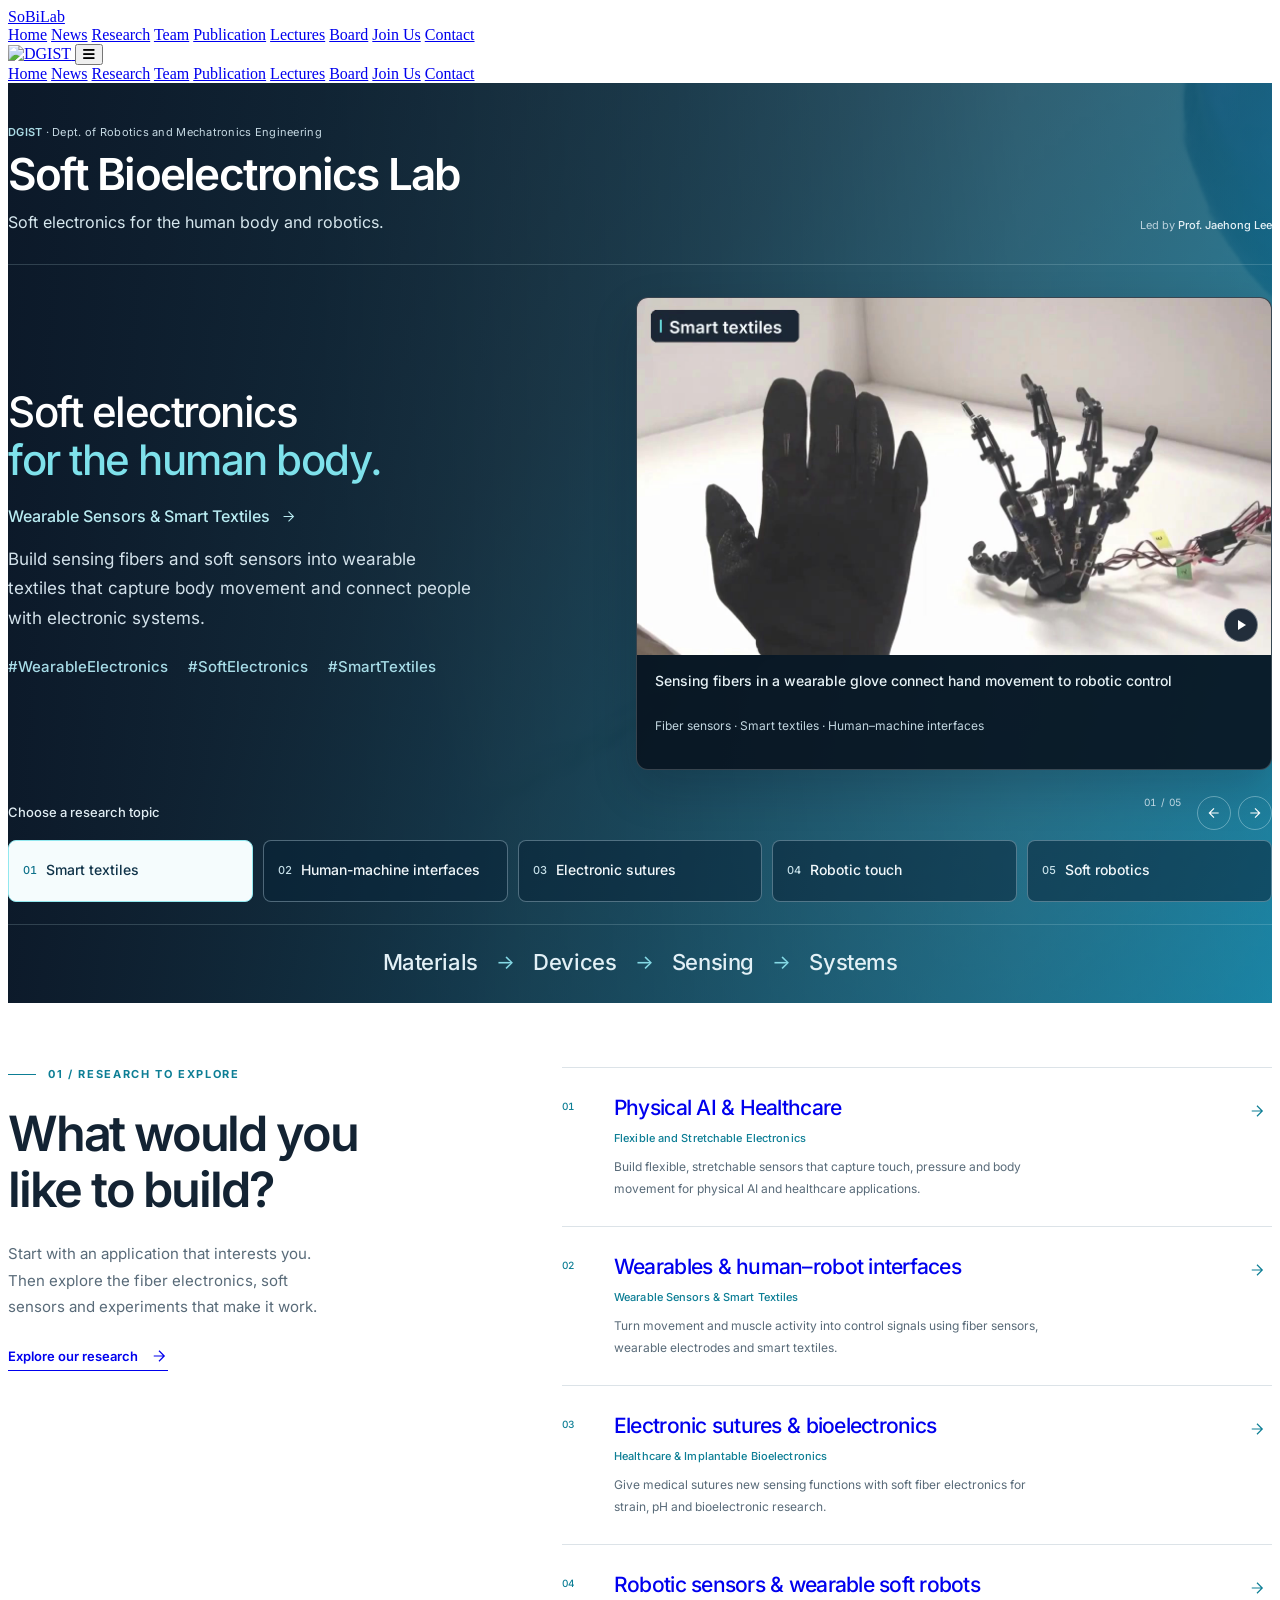
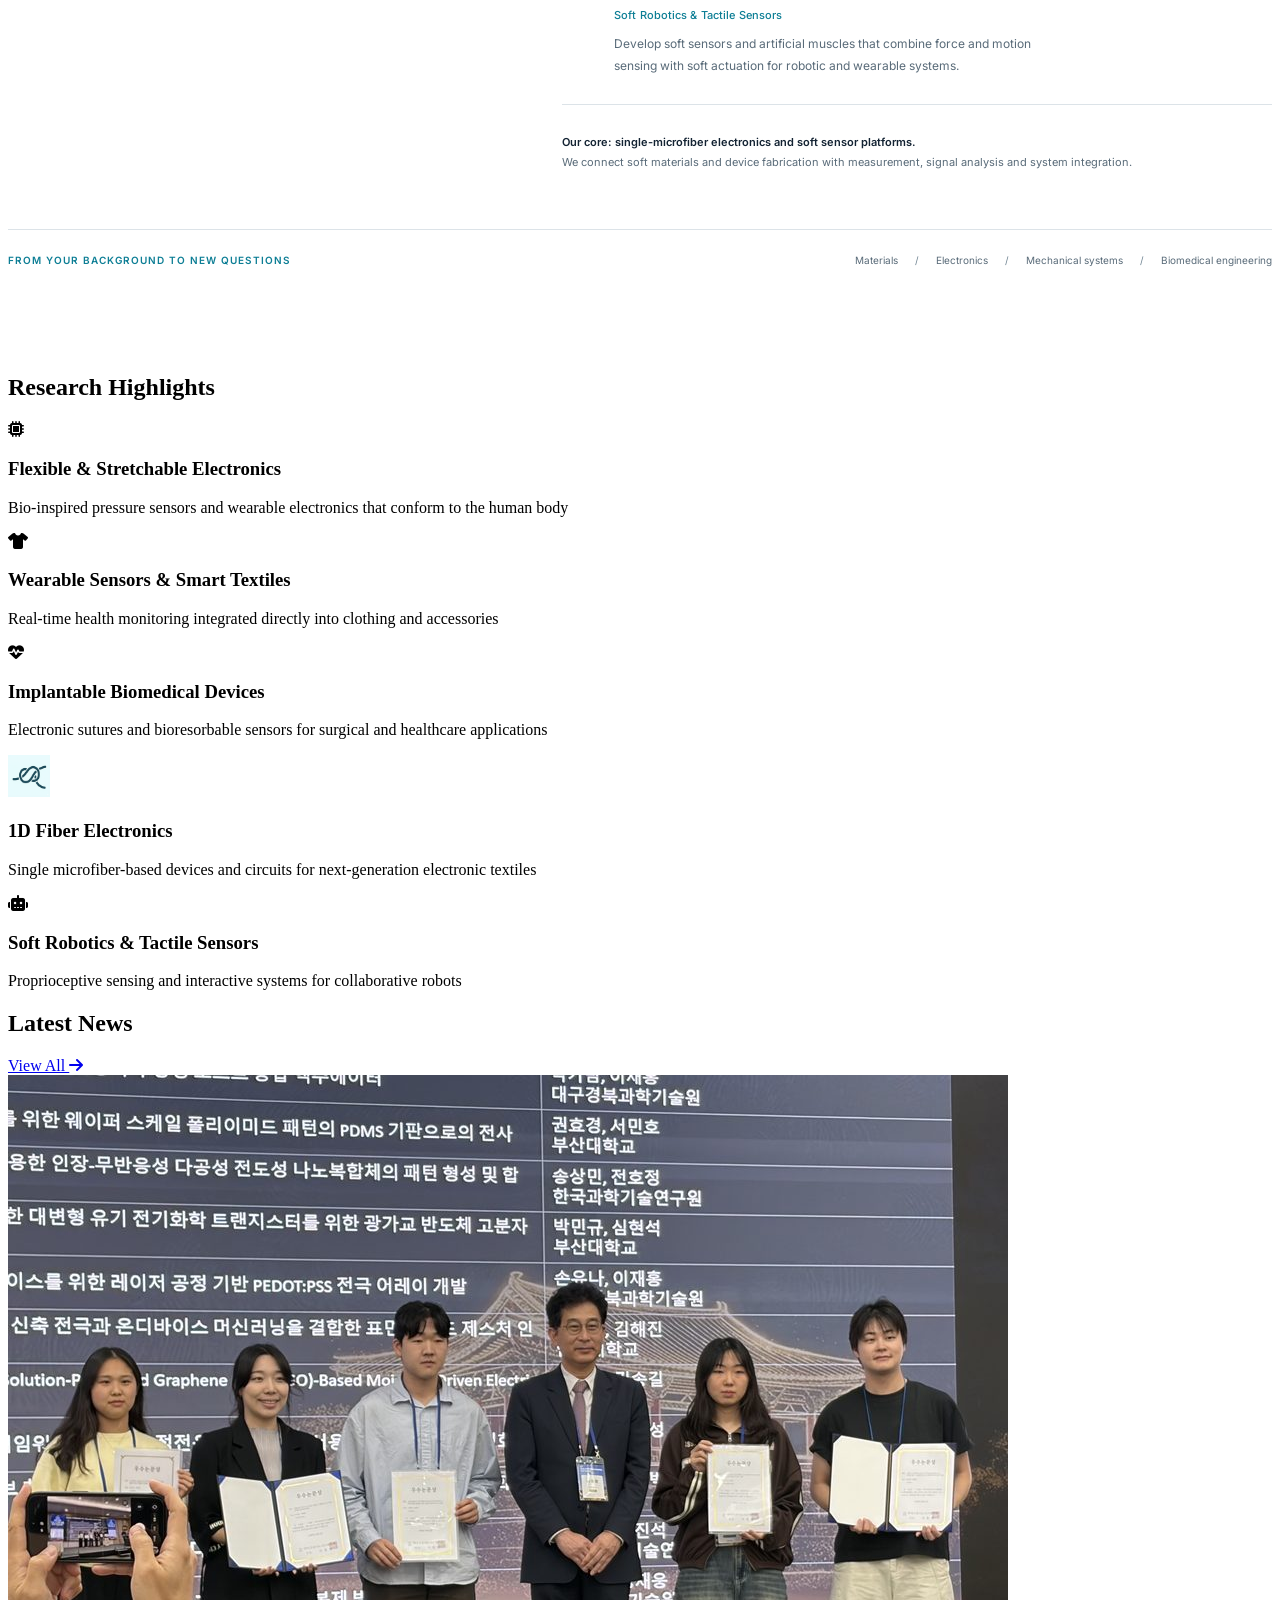
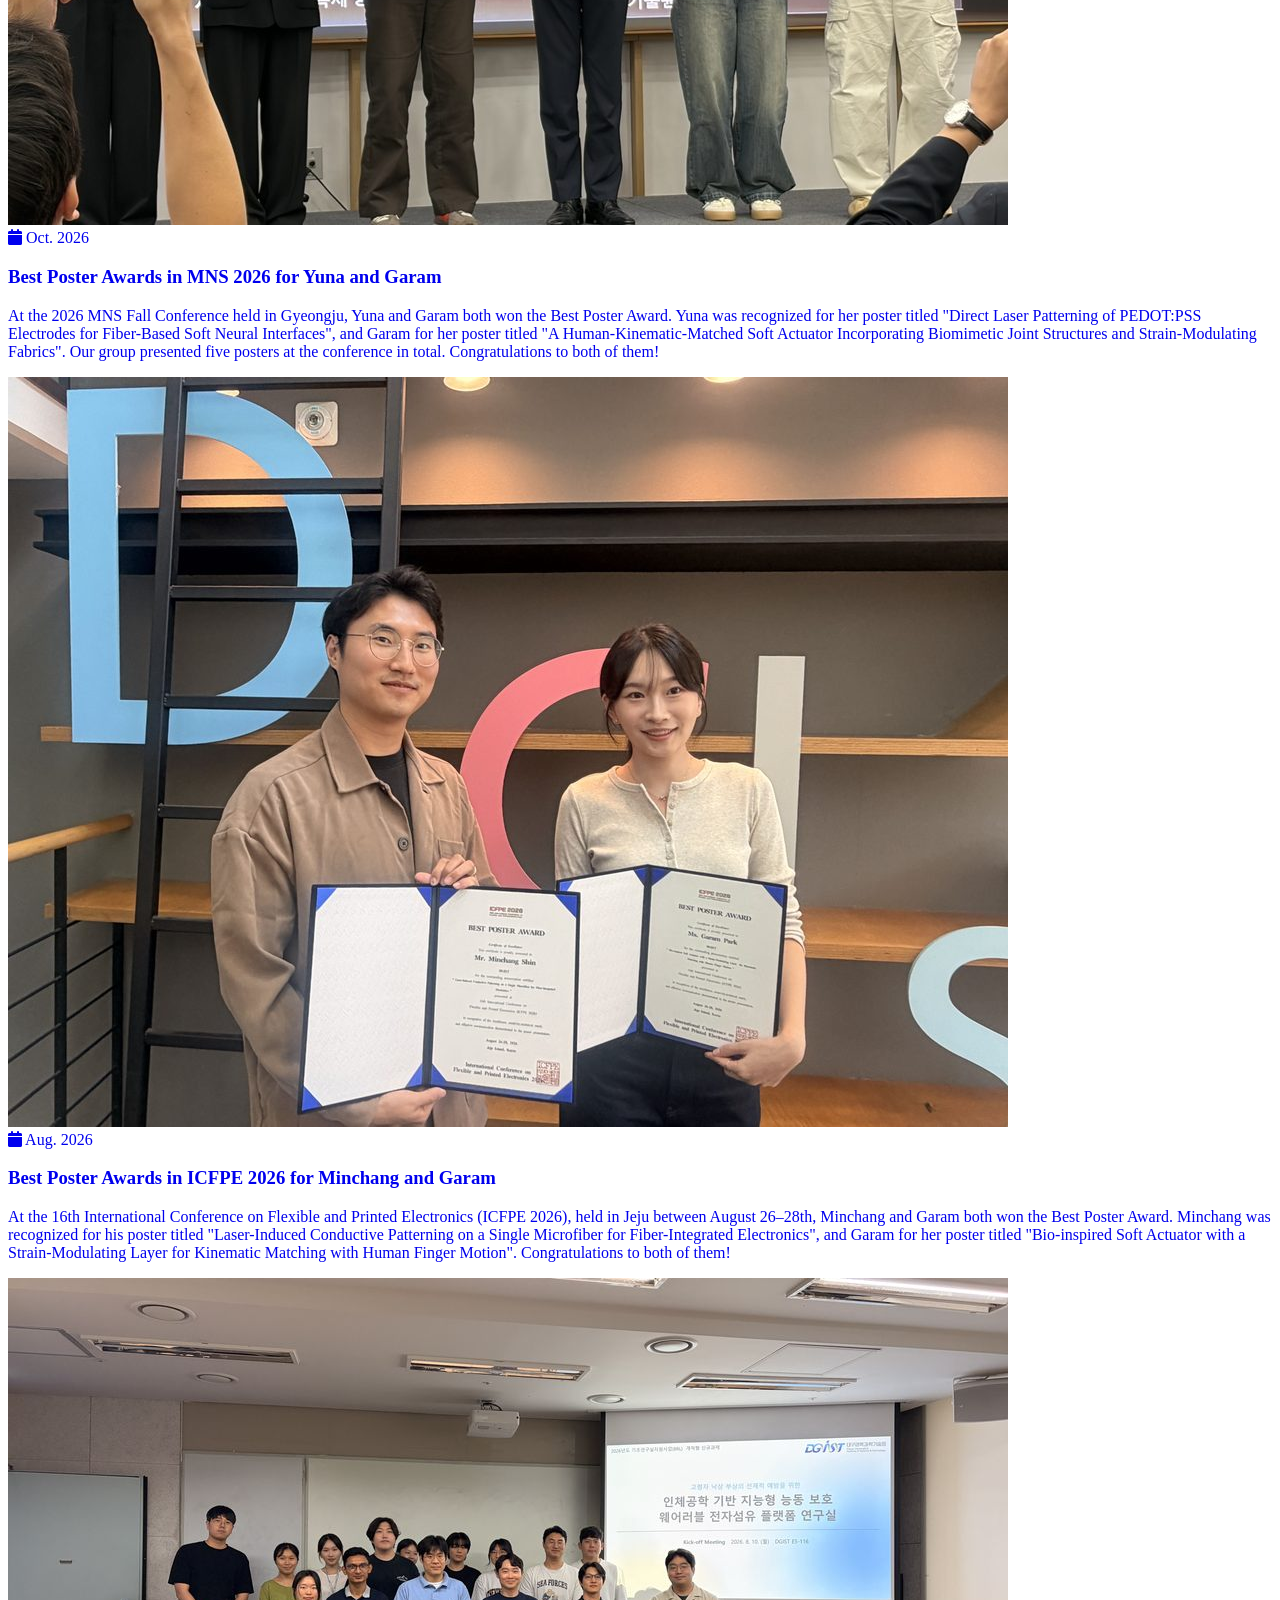
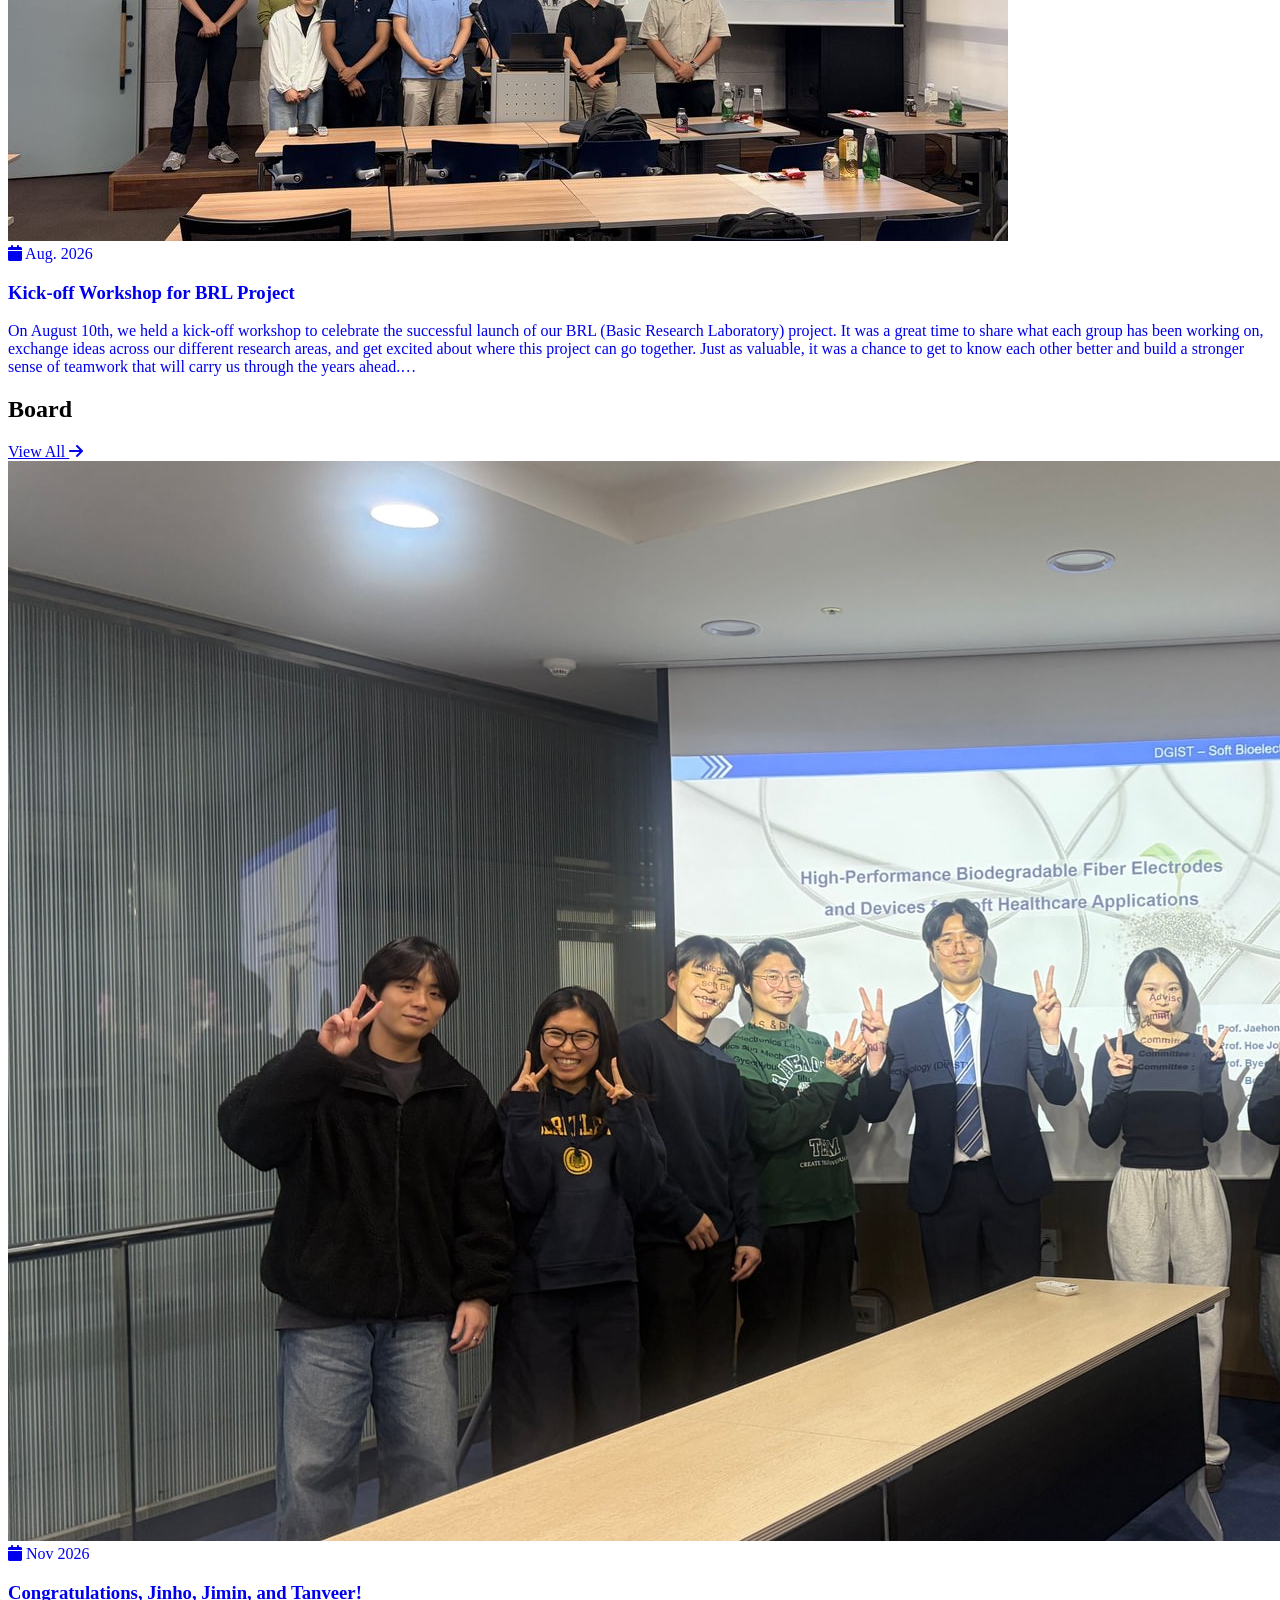
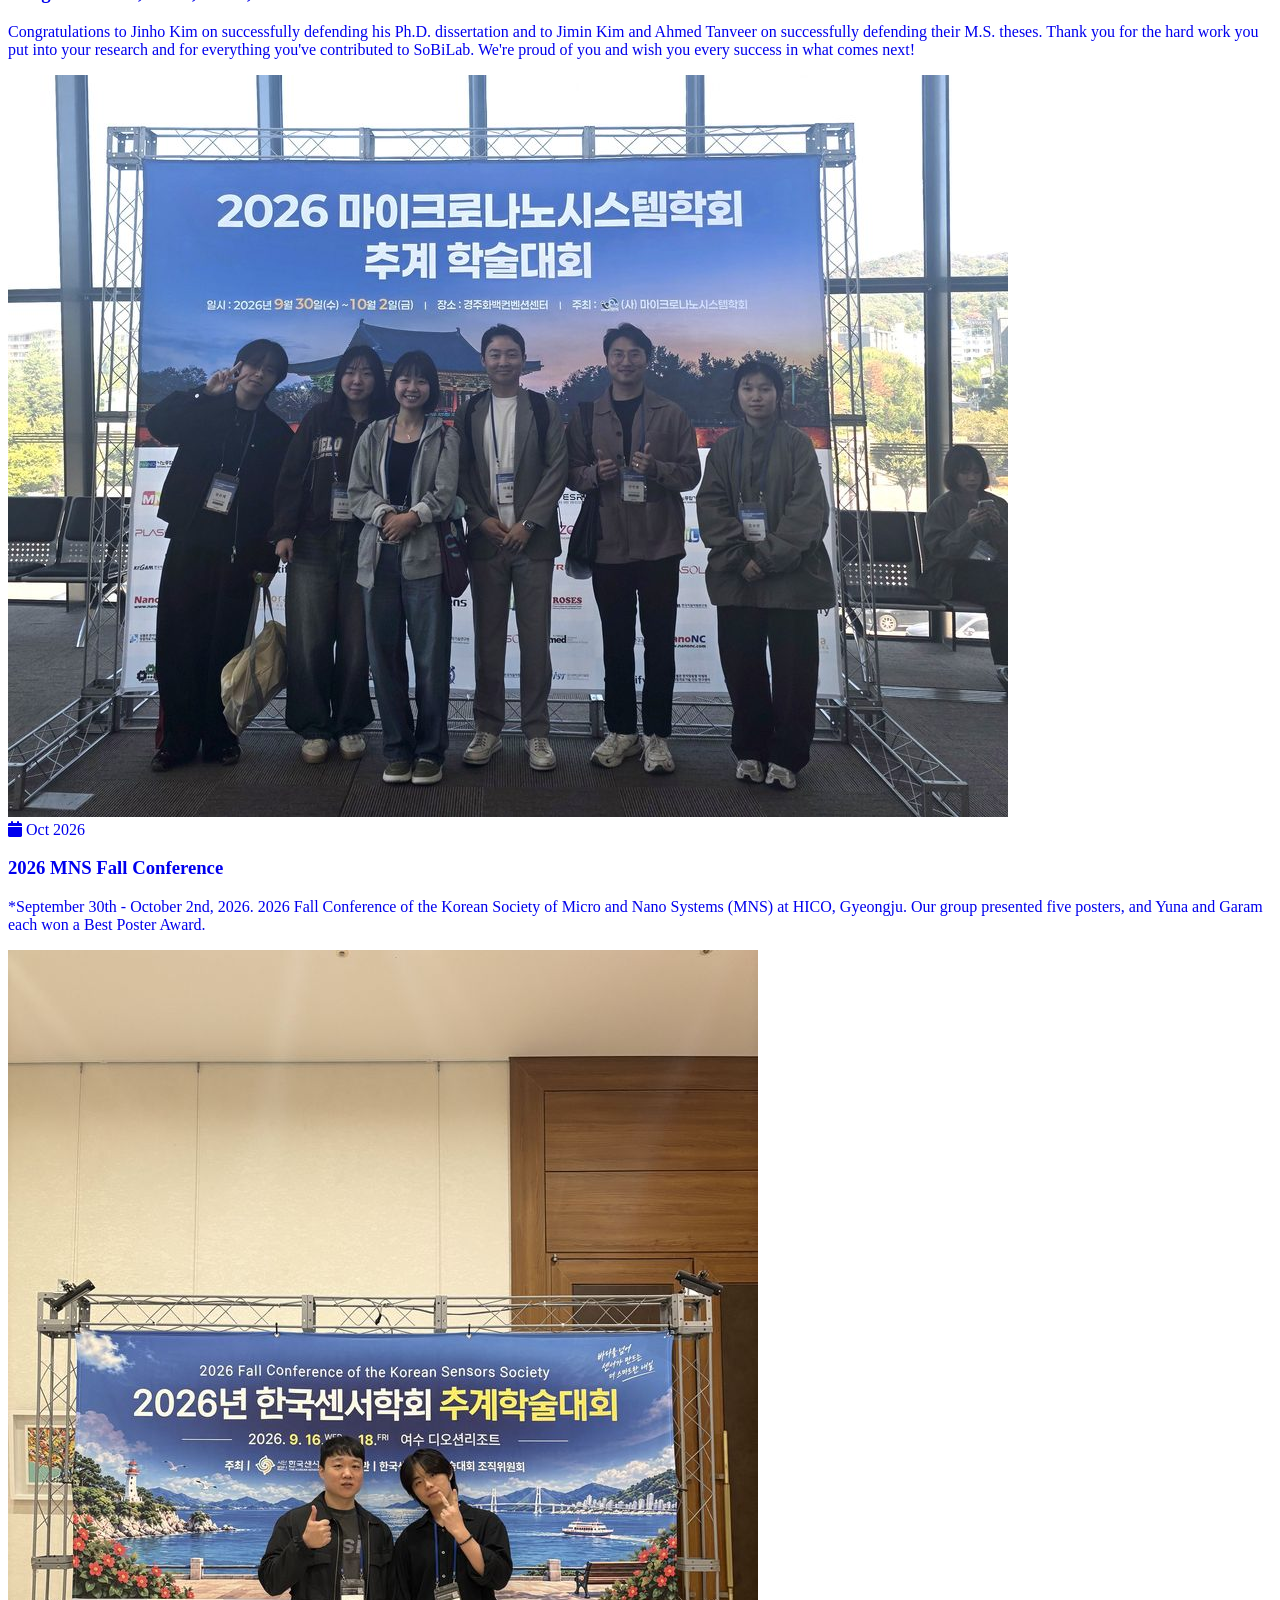
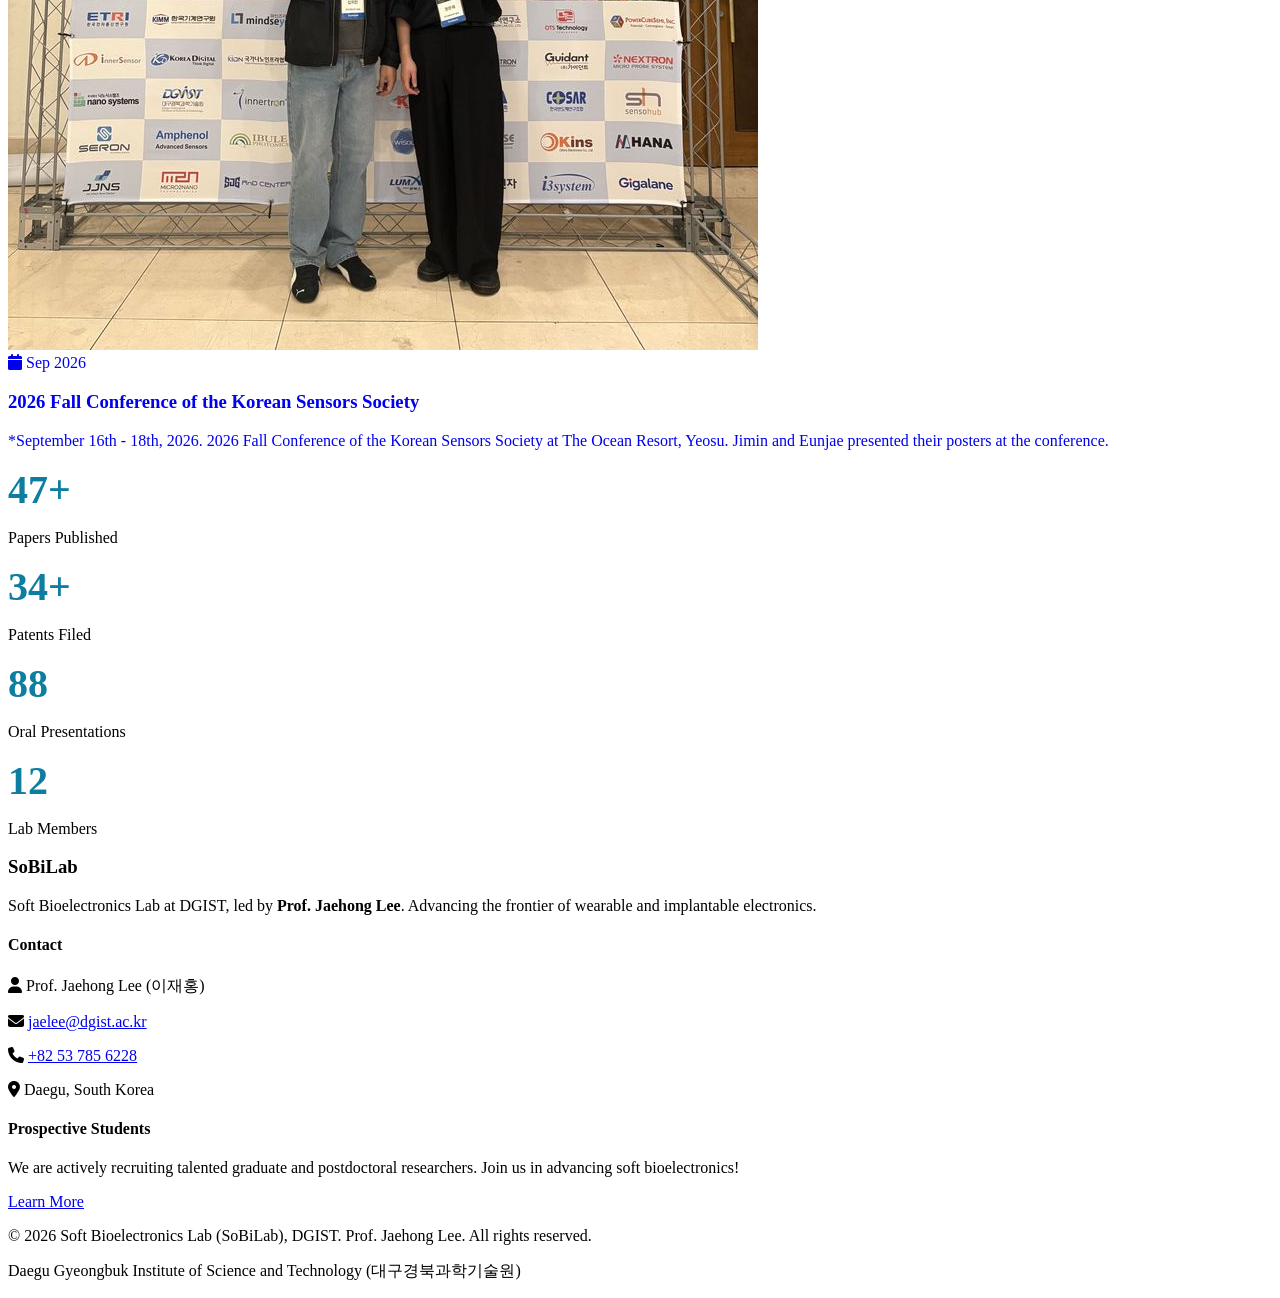
==== commit 72f65050: "Celebrate three successful thesis defenses" ====
--- a/index.html
+++ b/index.html
@@ -434,7 +434,7 @@
 
     <!-- Shared data files for auto-loading -->
     <script src="news-data.js?v=mns1"></script>
-    <script src="board-data.js?v=mns1"></script>
+    <script src="board-data.js?v=defenses20261126"></script>
 
     <!-- Latest News (auto-loaded from news-data.js) -->
     <section class="py-20 px-4 sm:px-6 lg:px-8 bg-gray-100 dark:bg-gray-900">
